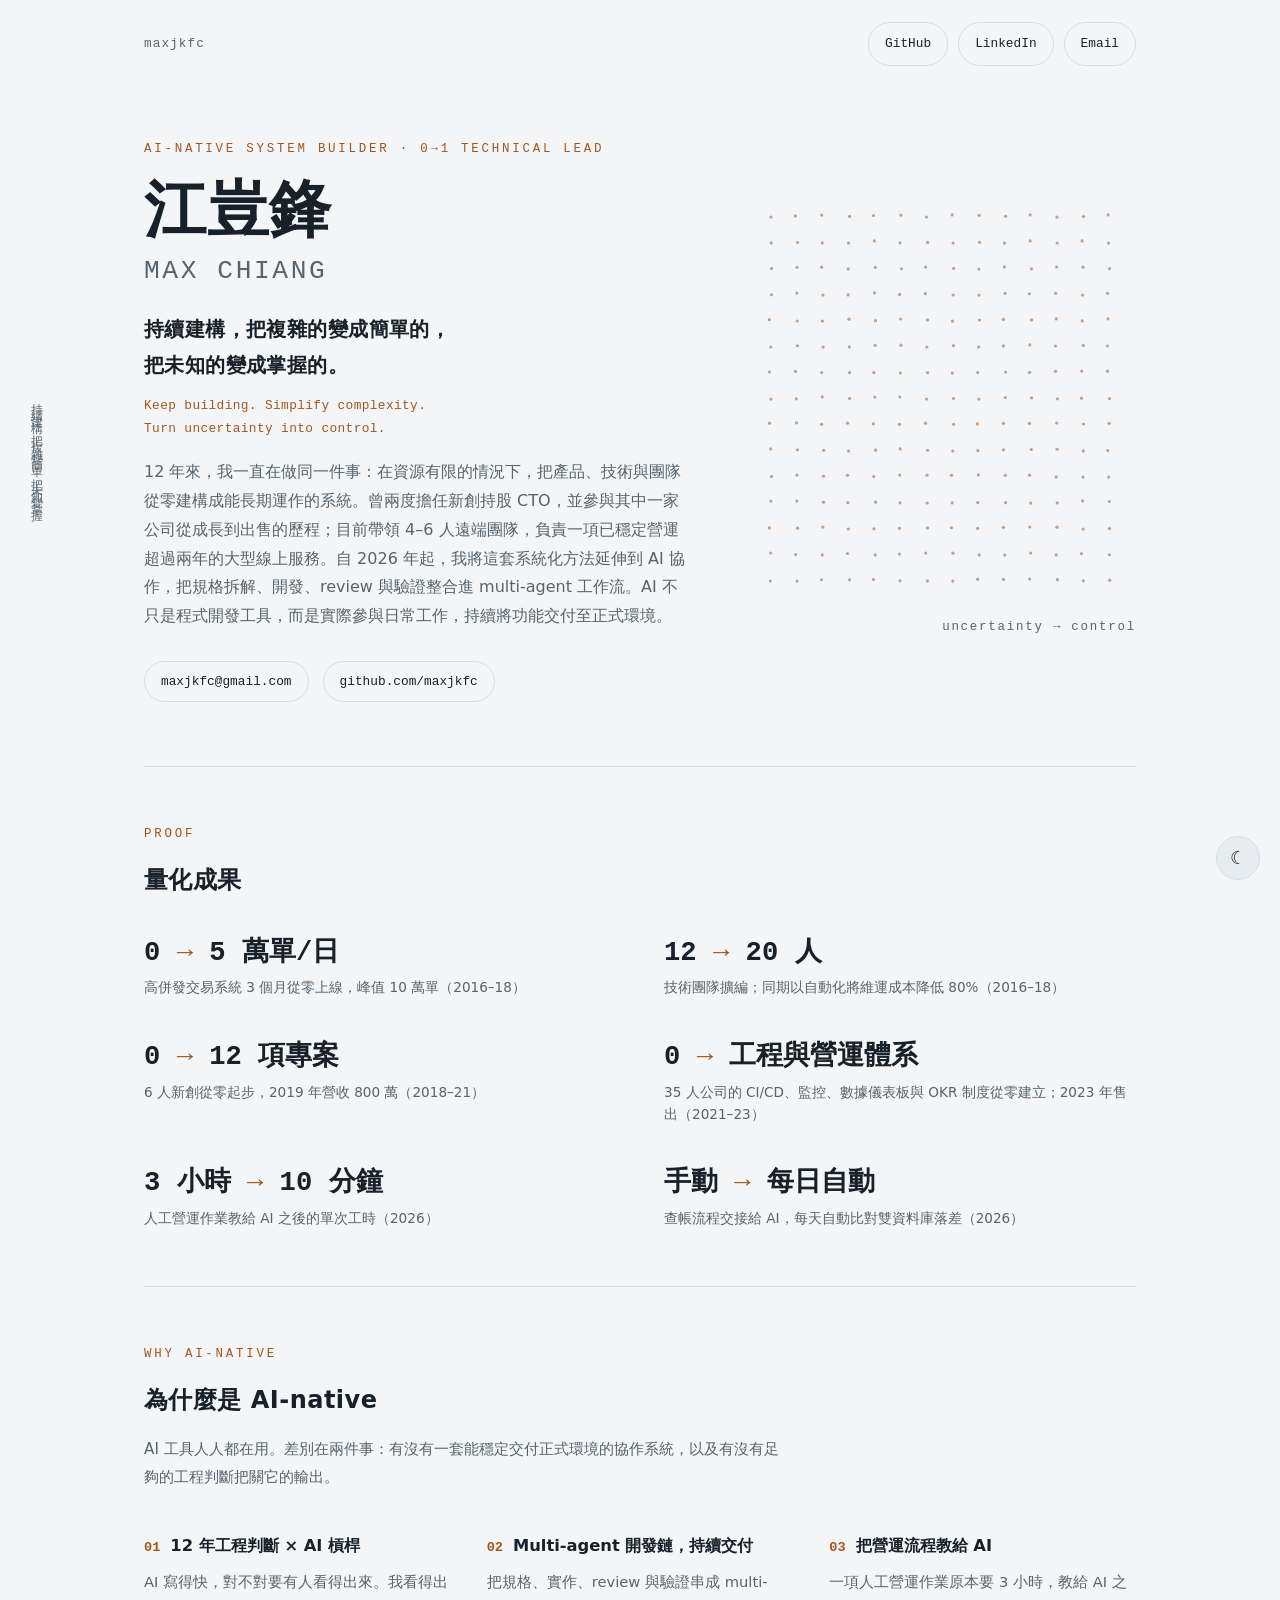
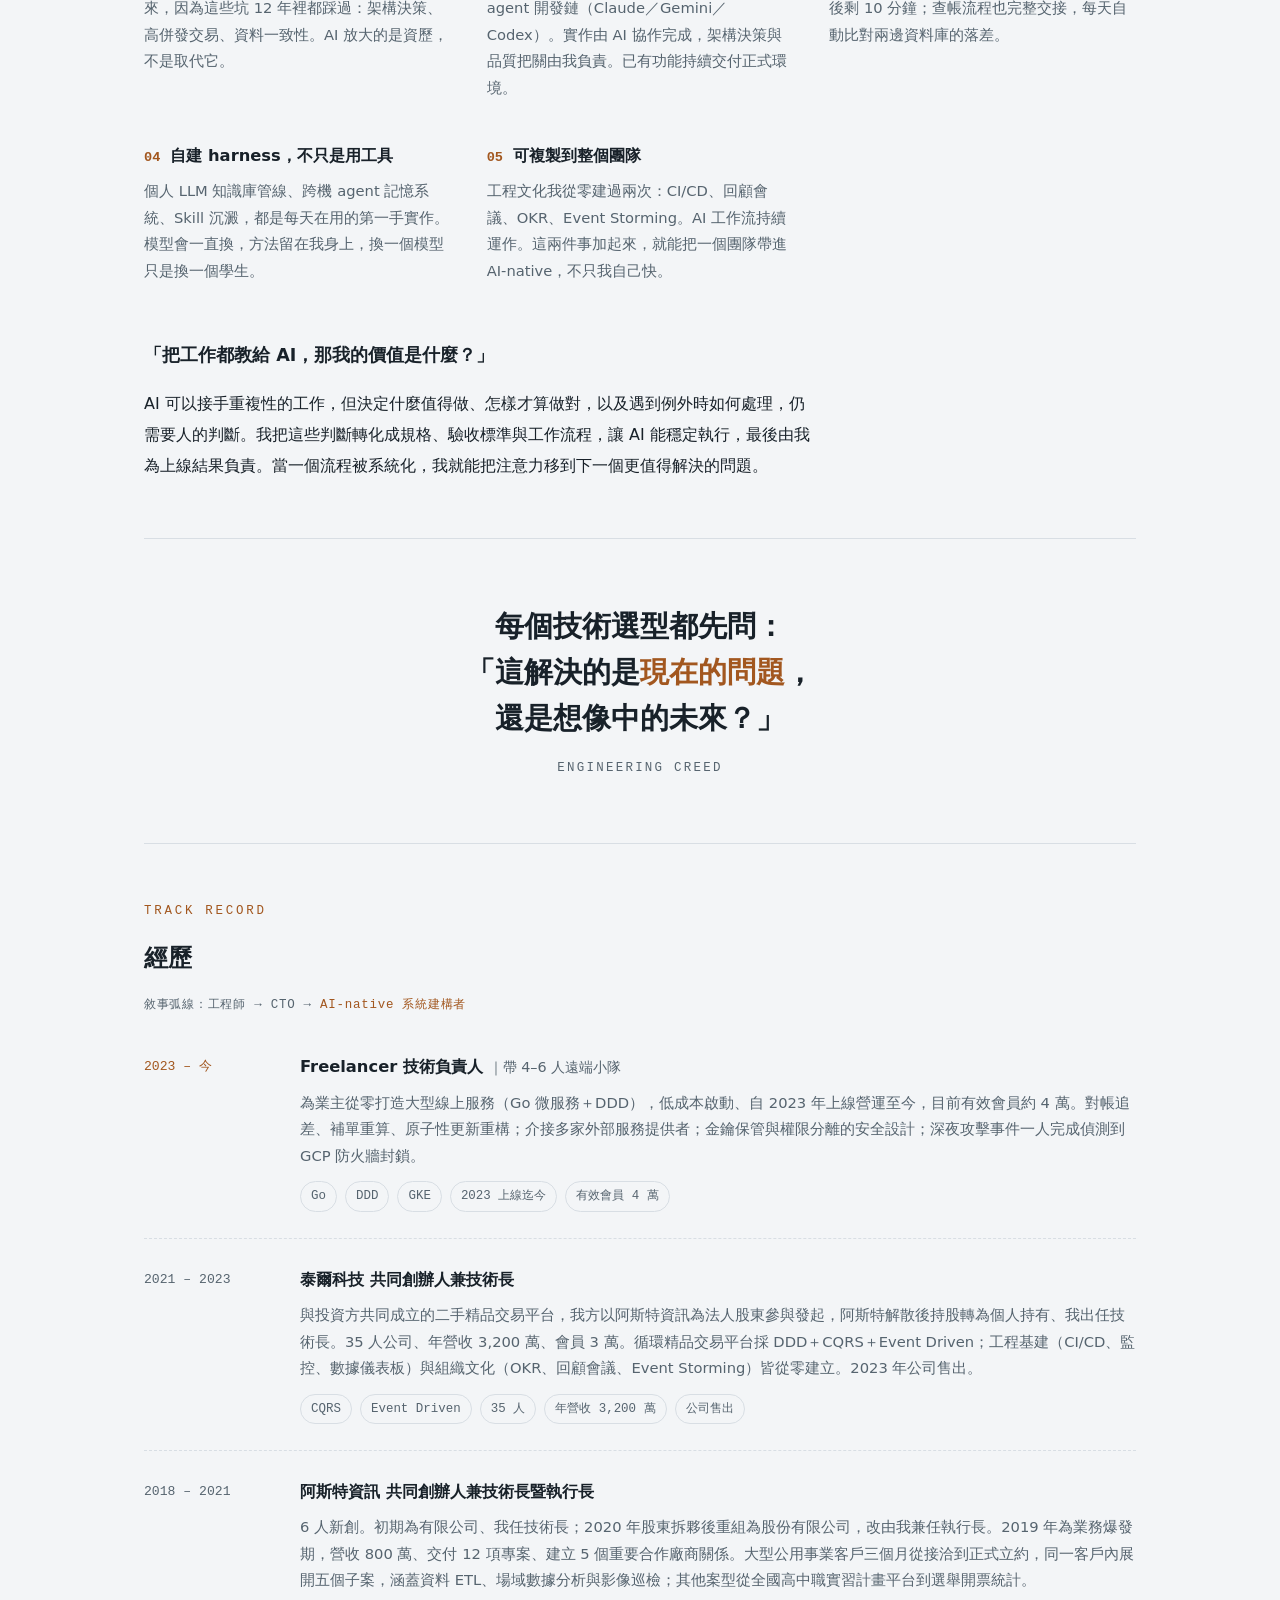
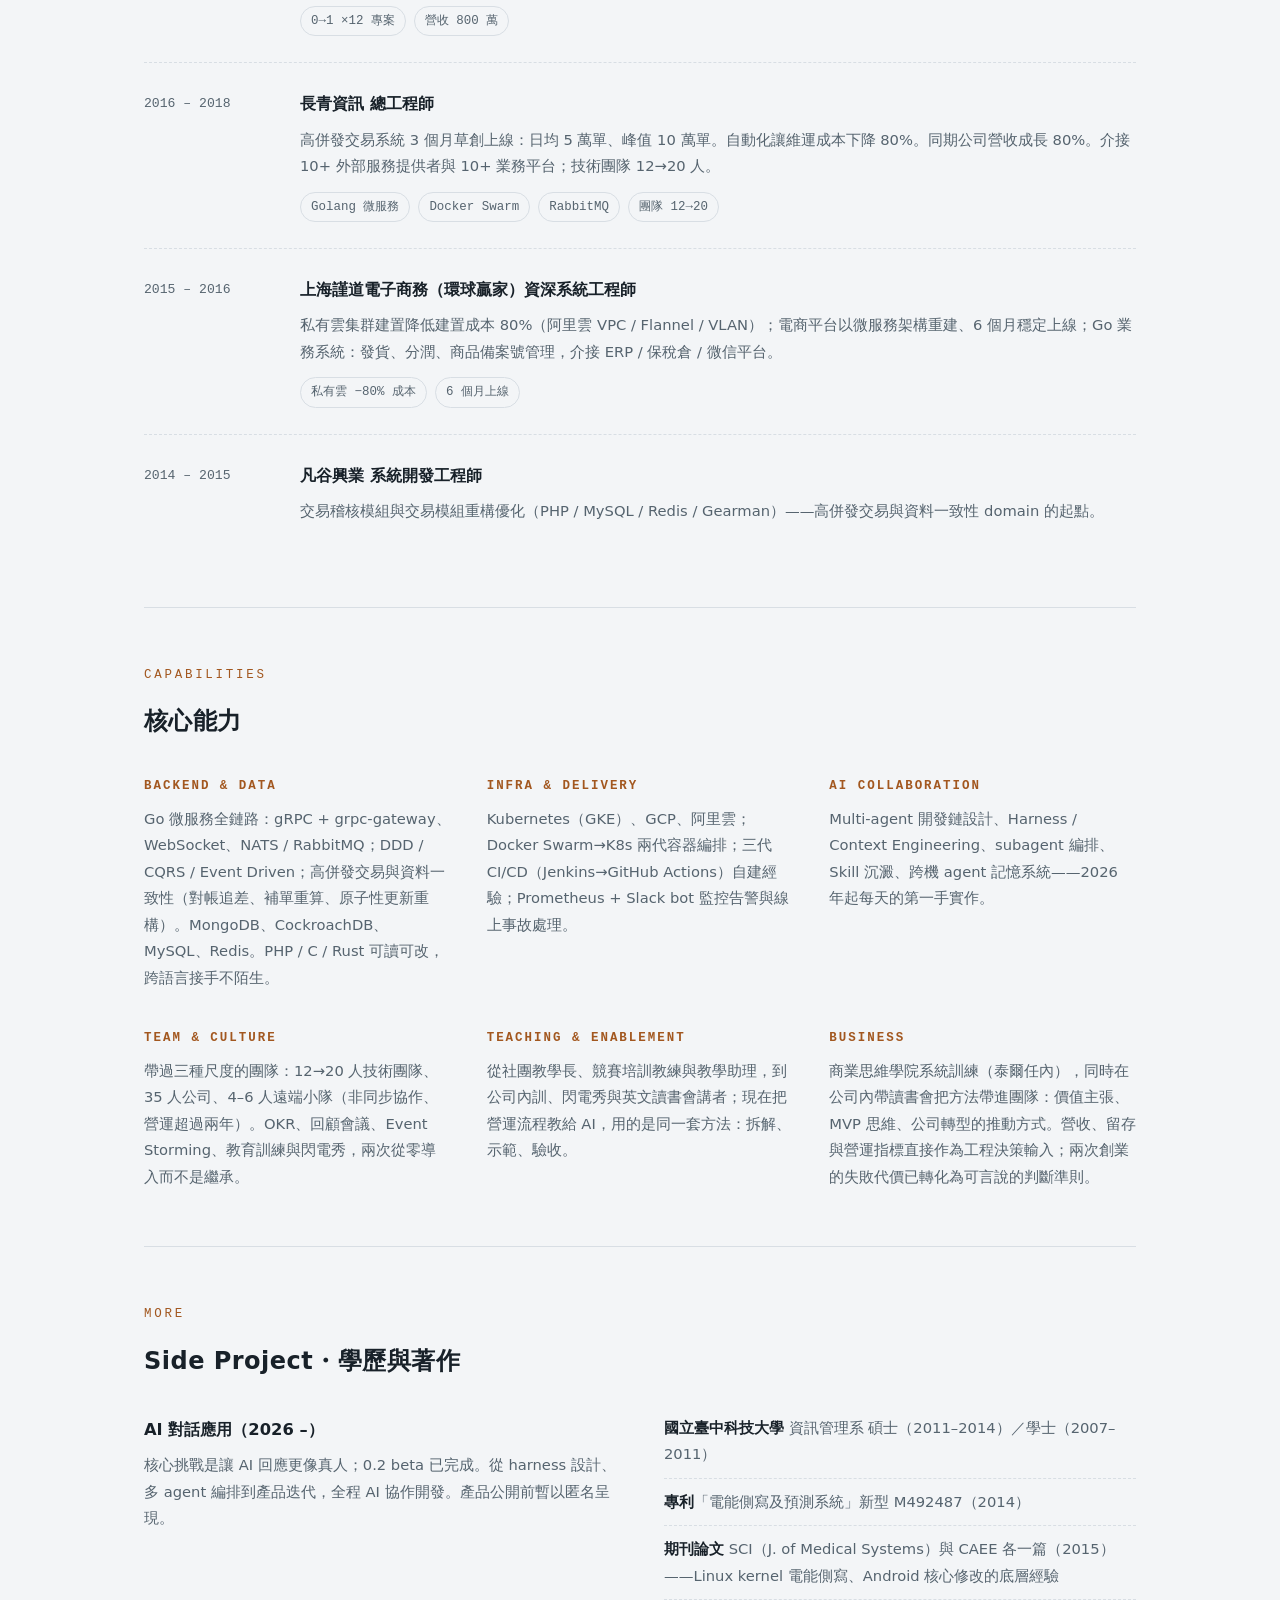
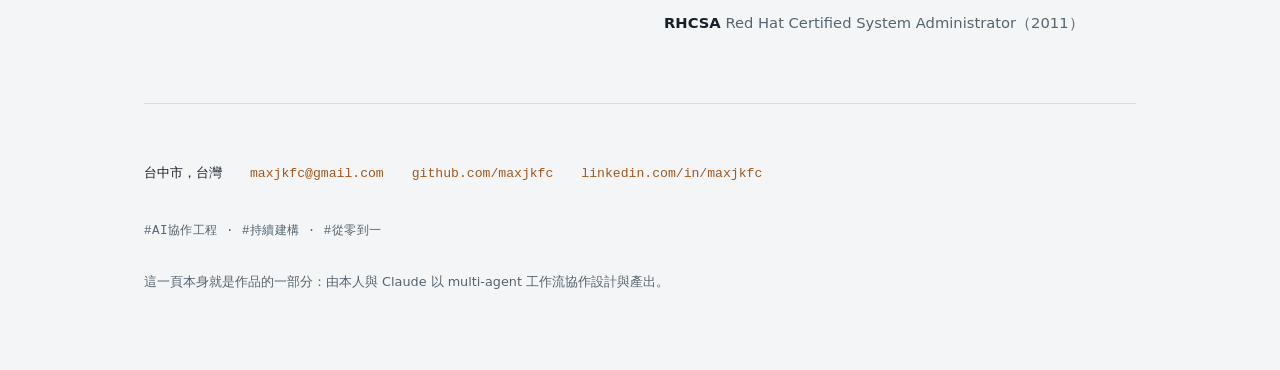
==== resume/index.html @ cfe1f5c7 "site: 加入深／淺色切換按鈕，全站共用 Co-Authored-By: Claude Opus 4.8 <noreply@anthropic.com>" ====
<!doctype html>
<html lang="zh-Hant">
<head>
<meta charset="utf-8">
<meta name="viewport" content="width=device-width, initial-scale=1">
<script async src="https://www.googletagmanager.com/gtag/js?id=G-GFW7V018T9"></script>
<script>
window.dataLayer = window.dataLayer || [];
function gtag(){dataLayer.push(arguments);}
gtag('js', new Date());
gtag('config', 'G-GFW7V018T9');
</script>
<title>江豈鋒 Max Chiang — AI-native System Builder</title>
<meta name="description" content="AI-native System Builder／Product Engineer。12 年後端與基礎設施、兩次新創持股 CTO；把產品、技術與團隊從零建構成能長期運作的系統，2026 年起延伸到 AI 協作與 multi-agent 工作流。">
<meta property="og:type" content="website">
<meta property="og:title" content="江豈鋒 Max Chiang — AI-native System Builder">
<meta property="og:description" content="AI-native System Builder／Product Engineer。12 年後端與基礎設施、兩次新創持股 CTO；把產品、技術與團隊從零建構成能長期運作的系統，2026 年起延伸到 AI 協作與 multi-agent 工作流。">
<meta property="og:url" content="https://maxjkfc.github.io/resume/">
<meta property="og:locale" content="zh_TW">
<meta name="twitter:card" content="summary">
<meta name="twitter:title" content="江豈鋒 Max Chiang — AI-native System Builder">
<meta name="twitter:description" content="AI-native System Builder／Product Engineer。12 年後端與基礎設施、兩次新創持股 CTO；把產品、技術與團隊從零建構成能長期運作的系統，2026 年起延伸到 AI 協作與 multi-agent 工作流。">
<link rel="canonical" href="https://maxjkfc.github.io/resume/">
<link rel="icon" href="data:image/svg+xml,<svg xmlns='http://www.w3.org/2000/svg' viewBox='0 0 100 100'><text y='.9em' font-size='90'>🎛️</text></svg>">
<script src="/theme.js"></script>
</head>
<body>
<style>
  :root {
    --bg: #F3F5F7;
    --surface: #FBFCFD;
    --ink: #182129;
    --muted: #56646F;
    --line: #D8DEE4;
    --accent: #A2571F;
    --accent-strong: #8A4717;
    --dot: rgba(162, 87, 31, 0.55);
    --soft: #E7ECF1;
    --font-sans: "PingFang TC", "Noto Sans TC", "Microsoft JhengHei", system-ui, -apple-system, sans-serif;
    --font-mono: ui-monospace, "SF Mono", Menlo, Consolas, "Liberation Mono", monospace;
  }
  @media (prefers-color-scheme: dark) {
    :root {
      --bg: #0F1317;
      --surface: #151B21;
      --ink: #E6EBEF;
      --muted: #94A1AB;
      --line: #29323B;
      --accent: #D6905A;
      --accent-strong: #E3A876;
      --dot: rgba(214, 144, 90, 0.5);
      --soft: #1F262E;
    }
  }
  :root[data-theme="dark"] {
    --bg: #0F1317;
    --surface: #151B21;
    --ink: #E6EBEF;
    --muted: #94A1AB;
    --line: #29323B;
    --accent: #D6905A;
    --accent-strong: #E3A876;
    --dot: rgba(214, 144, 90, 0.5);
    --soft: #1F262E;
  }
  :root[data-theme="light"] {
    --bg: #F3F5F7;
    --surface: #FBFCFD;
    --ink: #182129;
    --muted: #56646F;
    --line: #D8DEE4;
    --accent: #A2571F;
    --accent-strong: #8A4717;
    --dot: rgba(162, 87, 31, 0.55);
    --soft: #E7ECF1;
  }

  * { box-sizing: border-box; }
  body {
    margin: 0;
    background: var(--bg);
    color: var(--ink);
    font-family: var(--font-sans);
    font-size: 16px;
    line-height: 1.8;
    -webkit-font-smoothing: antialiased;
  }
  ::selection { background: var(--accent); color: var(--bg); }

  a { color: var(--accent); text-decoration: none; }
  a:hover { color: var(--accent-strong); text-decoration: underline; text-underline-offset: 4px; }
  a:focus-visible { outline: 2px solid var(--accent); outline-offset: 3px; border-radius: 2px; }

  .wrap { max-width: 1040px; margin: 0 auto; padding: 0 24px; }

  .mono { font-family: var(--font-mono); }
  .eyebrow {
    font-family: var(--font-mono);
    font-size: 0.78rem;
    letter-spacing: 0.22em;
    text-transform: uppercase;
    color: var(--accent);
    margin: 0 0 14px;
  }

  /* ── 直排定位語（桌面版左緣） ───────────────── */
  .rail {
    position: fixed;
    left: 26px;
    top: 50%;
    transform: translateY(-50%);
    writing-mode: vertical-rl;
    font-size: 0.78rem;
    letter-spacing: 0.5em;
    color: var(--muted);
    user-select: none;
    z-index: 1;
  }
  @media (max-width: 1220px) { .rail { display: none; } }

  /* ── 頂欄 ───────────────── */
  .top {
    display: flex;
    justify-content: space-between;
    align-items: center;
    padding: 22px 0 0;
    font-family: var(--font-mono);
    font-size: 0.8rem;
  }
  .top .brand {
    display: inline-flex;
    align-items: center;
    min-height: 44px;
    color: var(--muted);
    letter-spacing: 0.08em;
    text-decoration: none;
  }
  .top .brand:hover { color: var(--accent); }
  .nowrap { white-space: nowrap; }
  .top nav { display: flex; flex-wrap: wrap; justify-content: flex-end; gap: 10px; }
  .top nav a {
    display: inline-flex;
    align-items: center;
    min-height: 44px;
    padding: 6px 16px;
    border: 1px solid var(--line);
    border-radius: 999px;
    color: var(--ink);
    transition: background .15s, border-color .15s, color .15s;
  }
  .top nav a:hover { border-color: var(--accent); background: var(--soft); color: var(--accent); text-decoration: none; }

  /* ── Hero ───────────────── */
  .hero {
    display: grid;
    grid-template-columns: minmax(0, 7fr) minmax(0, 5fr);
    gap: 48px;
    align-items: center;
    padding: 72px 0 64px;
  }
  @media (max-width: 860px) {
    .hero { grid-template-columns: 1fr; gap: 32px; padding: 48px 0 40px; }
  }
  .hero h1 {
    margin: 0 0 6px;
    font-size: clamp(2.5rem, 6vw, 3.9rem);
    font-weight: 700;
    line-height: 1.15;
    letter-spacing: 0.01em;
    text-wrap: balance;
  }
  .hero h1 .latin {
    display: block;
    font-size: 0.42em;
    font-weight: 500;
    color: var(--muted);
    letter-spacing: 0.1em;
    margin-top: 10px;
    font-family: var(--font-mono);
  }
  .zh-creed {
    margin: 26px 0 0;
    font-size: 1.28rem;
    font-weight: 600;
    line-height: 1.75;
    letter-spacing: 0.02em;
    text-wrap: balance;
  }
  .motto {
    font-family: var(--font-mono);
    font-size: 0.8rem;
    color: var(--accent);
    letter-spacing: 0.03em;
    margin: 10px 0 0;
  }
  .lede {
    max-width: 34em;
    margin: 18px 0 0;
    color: var(--muted);
  }
  .lede b { color: var(--ink); font-weight: 600; }
  .tags {
    margin: 24px 0 0;
    font-family: var(--font-mono);
    font-size: 0.78rem;
    color: var(--muted);
    letter-spacing: 0.04em;
  }
  .hero-links { display: flex; flex-wrap: wrap; gap: 14px; margin-top: 30px; }
  .hero-links a {
    font-family: var(--font-mono);
    font-size: 0.8rem;
    padding: 8px 16px;
    border: 1px solid var(--line);
    border-radius: 999px;
    color: var(--ink);
    transition: background .15s, border-color .15s, color .15s;
  }
  .hero-links a:hover { border-color: var(--accent); background: var(--soft); color: var(--accent); text-decoration: none; }

  #field {
    width: 100%;
    height: 420px;
    display: block;
    color: var(--dot);
  }
  @media (max-width: 860px) { #field { height: 200px; } }
  .field-cap {
    font-family: var(--font-mono);
    font-size: 0.78rem;
    letter-spacing: 0.14em;
    color: var(--muted);
    text-align: right;
    margin-top: 8px;
  }

  /* ── 區段共用 ───────────────── */
  section { padding: 56px 0; border-top: 1px solid var(--line); }
  h2 {
    margin: 0 0 32px;
    font-size: 1.5rem;
    font-weight: 700;
    letter-spacing: 0.02em;
    text-wrap: balance;
  }
  h3 { margin: 0 0 8px; font-size: 1.02rem; font-weight: 600; }

  .js .reveal { opacity: 0; transform: translateY(14px); transition: opacity 0.55s ease, transform 0.55s ease; }
  .js .reveal.in { opacity: 1; transform: none; }
  @media (prefers-reduced-motion: reduce) {
    .js .reveal { opacity: 1; transform: none; transition: none; }
  }

  /* ── 數字 ───────────────── */
  .metrics {
    display: grid;
    grid-template-columns: repeat(auto-fit, minmax(min(400px, 100%), 1fr));
    gap: 40px 48px;
  }
  .metric .num {
    font-family: var(--font-mono);
    font-variant-numeric: tabular-nums;
    font-size: 1.7rem;
    font-weight: 600;
    line-height: 1.35;
    text-wrap: balance;
  }
  .metric .num em { font-style: normal; color: var(--accent); }
  .metric .label { margin-top: 6px; font-size: 0.85rem; color: var(--muted); line-height: 1.6; }

  /* ── AI-native ───────────────── */
  .section-lede {
    max-width: 42em;
    margin: -18px 0 40px;
    color: var(--muted);
    font-size: 0.95rem;
  }
  .cols3 {
    display: grid;
    grid-template-columns: repeat(auto-fit, minmax(260px, 1fr));
    gap: 40px 36px;
  }
  .cols3 p { margin: 0; font-size: 0.92rem; color: var(--muted); }
  .cols3 h3 { display: flex; align-items: baseline; gap: 10px; }
  .cols3 h3 .tick { font-family: var(--font-mono); color: var(--accent); font-size: 0.85rem; }
  .closer-q {
    margin: 56px 0 0;
    font-size: 1.1rem;
    font-weight: 600;
  }
  .why-closer {
    margin: 16px 0 0;
    max-width: 42em;
    font-size: 1rem;
    line-height: 1.95;
    color: var(--ink);
  }

  /* ── 信條 ───────────────── */
  .creed {
    margin: 0;
    padding: 64px 0;
    border-top: 1px solid var(--line);
    text-align: center;
  }
  .creed p {
    margin: 0 auto;
    max-width: 24em;
    font-size: clamp(1.3rem, 3vw, 1.8rem);
    font-weight: 600;
    line-height: 1.6;
    text-wrap: balance;
  }
  .creed p strong { color: var(--accent); font-weight: 600; }
  .creed .src { margin-top: 16px; font-family: var(--font-mono); font-size: 0.78rem; letter-spacing: 0.18em; color: var(--muted); }

  /* ── 經歷 ───────────────── */
  .arc {
    font-family: var(--font-mono);
    font-size: 0.78rem;
    color: var(--muted);
    letter-spacing: 0.06em;
    margin: -18px 0 36px;
  }
  .arc em { font-style: normal; color: var(--accent); }
  .timeline { list-style: none; margin: 0; padding: 0; }
  .timeline li {
    display: grid;
    grid-template-columns: 132px 1fr;
    gap: 24px;
    padding: 26px 0;
    border-top: 1px dashed var(--line);
  }
  .timeline li:first-child { border-top: none; padding-top: 0; }
  @media (max-width: 640px) { .timeline li { grid-template-columns: 1fr; gap: 6px; } }
  .timeline .when {
    font-family: var(--font-mono);
    font-variant-numeric: tabular-nums;
    font-size: 0.82rem;
    color: var(--muted);
    padding-top: 3px;
    white-space: nowrap;
  }
  .timeline .now .when { color: var(--accent); }
  .timeline h3 span { font-weight: 400; color: var(--muted); font-size: 0.9rem; }
  .timeline p { margin: 6px 0 0; font-size: 0.92rem; color: var(--muted); }
  .chips { display: flex; flex-wrap: wrap; gap: 8px; margin-top: 12px; }
  .chips span {
    font-family: var(--font-mono);
    font-variant-numeric: tabular-nums;
    font-size: 0.78rem;
    padding: 3px 10px;
    border: 1px solid var(--line);
    border-radius: 999px;
    color: var(--muted);
    white-space: nowrap;
  }

  /* ── 能力 ───────────────── */
  .skills {
    display: grid;
    grid-template-columns: repeat(auto-fit, minmax(280px, 1fr));
    gap: 36px;
  }
  .skills h3 {
    font-family: var(--font-mono);
    font-size: 0.78rem;
    letter-spacing: 0.16em;
    color: var(--accent);
    font-weight: 600;
  }
  .skills p { margin: 0; font-size: 0.92rem; color: var(--muted); }

  /* ── 其他 ───────────────── */
  .more { display: grid; grid-template-columns: 1fr 1fr; gap: 48px; }
  @media (max-width: 720px) { .more { grid-template-columns: 1fr; } }
  .more ul { margin: 0; padding: 0; list-style: none; }
  .more li { padding: 10px 0; border-top: 1px dashed var(--line); font-size: 0.92rem; color: var(--muted); }
  .more li:first-child { border-top: none; padding-top: 0; }
  .more li b { color: var(--ink); font-weight: 600; }
  .more .side p { margin: 0; font-size: 0.92rem; color: var(--muted); }

  /* ── Footer ───────────────── */
  footer {
    border-top: 1px solid var(--line);
    padding: 48px 0 64px;
  }
  footer .contact {
    display: flex;
    flex-wrap: wrap;
    align-items: center;
    gap: 4px 28px;
    font-family: var(--font-mono);
    font-size: 0.82rem;
  }
  footer .contact > * {
    display: inline-flex;
    align-items: center;
    min-height: 44px;
  }
  footer .colophon {
    margin-top: 28px;
    font-size: 0.8rem;
    color: var(--muted);
  }

  @media print {
    :root { --bg: #fff; --surface: #fff; --ink: #000; --muted: #333; --line: #bbb; --accent: #8A4717; }
    .rail, #field, .field-cap { display: none; }
    .js .reveal { opacity: 1 !important; transform: none !important; }
    section, .creed { padding: 28px 0; }
  }
</style>

<aside class="rail" aria-hidden="true">持續建構・把複雜變簡單・把未知變掌握</aside>

<div class="wrap">
  <header class="top">
    <a class="brand" href="/">maxjkfc</a>
    <nav aria-label="主要連結">
      <a href="https://github.com/maxjkfc">GitHub</a>
      <a href="https://www.linkedin.com/in/maxjkfc/">LinkedIn</a>
      <a href="mailto:maxjkfc@gmail.com">Email</a>
    </nav>
  </header>

  <section class="hero" style="border-top:none">
    <div>
      <p class="eyebrow">AI-native System Builder · <span class="nowrap">0→1 Technical Lead</span></p>
      <h1>江豈鋒<span class="latin">MAX CHIANG</span></h1>
      <p class="zh-creed">持續建構，把複雜的變成簡單的，<br>把未知的變成掌握的。</p>
      <p class="motto">Keep building. Simplify complexity.<br>Turn uncertainty into control.</p>
      <p class="lede">12 年來，我一直在做同一件事：在資源有限的情況下，把產品、技術與團隊從零建構成能長期運作的系統。曾兩度擔任新創持股 CTO，並參與其中一家公司從成長到出售的歷程；目前帶領 4–6 人遠端團隊，負責一項已穩定營運超過兩年的大型線上服務。自 2026 年起，我將這套系統化方法延伸到 AI 協作，把規格拆解、開發、review 與驗證整合進 multi-agent 工作流。AI 不只是程式開發工具，而是實際參與日常工作，持續將功能交付至正式環境。</p>
      <div class="hero-links">
        <a href="mailto:maxjkfc@gmail.com">maxjkfc@gmail.com</a>
        <a href="https://github.com/maxjkfc">github.com/maxjkfc</a>
      </div>
    </div>
    <div>
      <canvas id="field" aria-hidden="true"></canvas>
      <p class="field-cap">uncertainty → control</p>
    </div>
  </section>

  <section class="reveal" id="proof">
    <p class="eyebrow">Proof</p>
    <h2>量化成果</h2>
    <div class="metrics">
      <div class="metric">
        <div class="num">0 <em>→</em> 5 萬單/日</div>
        <div class="label">高併發交易系統 3 個月從零上線，峰值 10 萬單（2016–18）</div>
      </div>
      <div class="metric">
        <div class="num">12 <em>→</em> 20 人</div>
        <div class="label">技術團隊擴編；同期以自動化將維運成本降低 80%（2016–18）</div>
      </div>
      <div class="metric">
        <div class="num">0 <em>→</em> 12 項專案</div>
        <div class="label">6 人新創從零起步，2019 年營收 800 萬（2018–21）</div>
      </div>
      <div class="metric">
        <div class="num">0 <em>→</em> 工程與營運體系</div>
        <div class="label">35 人公司的 CI/CD、監控、數據儀表板與 OKR 制度從零建立；2023 年售出（2021–23）</div>
      </div>
      <div class="metric">
        <div class="num">3 小時 <em>→</em> 10 分鐘</div>
        <div class="label">人工營運作業教給 AI 之後的單次工時（2026）</div>
      </div>
      <div class="metric">
        <div class="num">手動 <em>→</em> 每日自動</div>
        <div class="label">查帳流程交接給 AI，每天自動比對雙資料庫落差（2026）</div>
      </div>
    </div>
  </section>

  <section class="reveal" id="ai-native">
    <p class="eyebrow">Why AI-native</p>
    <h2>為什麼是 AI-native</h2>
    <p class="section-lede">AI 工具人人都在用。差別在兩件事：有沒有一套能穩定交付正式環境的協作系統，以及有沒有足夠的工程判斷把關它的輸出。</p>
    <div class="cols3">
      <div>
        <h3><span class="tick">01</span>12 年工程判斷 × AI 槓桿</h3>
        <p>AI 寫得快，對不對要有人看得出來。我看得出來，因為這些坑 12 年裡都踩過：架構決策、高併發交易、資料一致性。AI 放大的是資歷，不是取代它。</p>
      </div>
      <div>
        <h3><span class="tick">02</span>Multi-agent 開發鏈，持續交付</h3>
        <p>把規格、實作、review 與驗證串成 multi-agent 開發鏈（Claude／Gemini／Codex）。實作由 AI 協作完成，架構決策與品質把關由我負責。已有功能持續交付正式環境。</p>
      </div>
      <div>
        <h3><span class="tick">03</span>把營運流程教給 AI</h3>
        <p>一項人工營運作業原本要 3 小時，教給 AI 之後剩 10 分鐘；查帳流程也完整交接，每天自動比對兩邊資料庫的落差。</p>
      </div>
      <div>
        <h3><span class="tick">04</span>自建 harness，不只是用工具</h3>
        <p>個人 LLM 知識庫管線、跨機 agent 記憶系統、Skill 沉澱，都是每天在用的第一手實作。模型會一直換，方法留在我身上，換一個模型只是換一個學生。</p>
      </div>
      <div>
        <h3><span class="tick">05</span>可複製到整個團隊</h3>
        <p>工程文化我從零建過兩次：CI/CD、回顧會議、OKR、Event Storming。AI 工作流持續運作。這兩件事加起來，就能把一個團隊帶進 AI-native，不只我自己快。</p>
      </div>
    </div>
    <p class="closer-q">「把工作都教給 AI，那我的價值是什麼？」</p>
    <p class="why-closer">AI 可以接手重複性的工作，但決定什麼值得做、怎樣才算做對，以及遇到例外時如何處理，仍需要人的判斷。我把這些判斷轉化成規格、驗收標準與工作流程，讓 AI 能穩定執行，最後由我為上線結果負責。當一個流程被系統化，我就能把注意力移到下一個更值得解決的問題。</p>
  </section>

  <blockquote class="creed reveal">
    <p>每個技術選型都先問：<br>「這解決的是<strong>現在的問題</strong>，<br>還是想像中的未來？」</p>
    <div class="src">ENGINEERING CREED</div>
  </blockquote>

  <section class="reveal" id="timeline">
    <p class="eyebrow">Track Record</p>
    <h2>經歷</h2>
    <p class="arc">敘事弧線：工程師 → CTO → <em>AI-native 系統建構者</em></p>
    <ol class="timeline">
      <li class="now">
        <div class="when">2023 – 今</div>
        <div>
          <h3>Freelancer 技術負責人 <span>｜帶 4–6 人遠端小隊</span></h3>
          <p>為業主從零打造大型線上服務（Go 微服務＋DDD），低成本啟動、自 2023 年上線營運至今，目前有效會員約 4 萬。對帳追差、補單重算、原子性更新重構；介接多家外部服務提供者；金鑰保管與權限分離的安全設計；深夜攻擊事件一人完成偵測到 GCP 防火牆封鎖。</p>
          <div class="chips"><span>Go</span><span>DDD</span><span>GKE</span><span>2023 上線迄今</span><span>有效會員 4 萬</span></div>
        </div>
      </li>
      <li>
        <div class="when">2021 – 2023</div>
        <div>
          <h3>泰爾科技 共同創辦人兼技術長</h3>
          <p>與投資方共同成立的二手精品交易平台，我方以阿斯特資訊為法人股東參與發起，阿斯特解散後持股轉為個人持有、我出任技術長。35 人公司、年營收 3,200 萬、會員 3 萬。循環精品交易平台採 DDD＋CQRS＋Event Driven；工程基建（CI/CD、監控、數據儀表板）與組織文化（OKR、回顧會議、Event Storming）皆從零建立。2023 年公司售出。</p>
          <div class="chips"><span>CQRS</span><span>Event Driven</span><span>35 人</span><span>年營收 3,200 萬</span><span>公司售出</span></div>
        </div>
      </li>
      <li>
        <div class="when">2018 – 2021</div>
        <div>
          <h3>阿斯特資訊 共同創辦人兼技術長暨執行長</h3>
          <p>6 人新創。初期為有限公司、我任技術長；2020 年股東拆夥後重組為股份有限公司，改由我兼任執行長。2019 年為業務爆發期，營收 800 萬、交付 12 項專案、建立 5 個重要合作廠商關係。大型公用事業客戶三個月從接洽到正式立約，同一客戶內展開五個子案，涵蓋資料 ETL、場域數據分析與影像巡檢；其他案型從全國高中職實習計畫平台到選舉開票統計。</p>
          <div class="chips"><span>0→1 ×12 專案</span><span>營收 800 萬</span></div>
        </div>
      </li>
      <li>
        <div class="when">2016 – 2018</div>
        <div>
          <h3>長青資訊 總工程師</h3>
          <p>高併發交易系統 3 個月草創上線：日均 5 萬單、峰值 10 萬單。自動化讓維運成本下降 80%。同期公司營收成長 80%。介接 10+ 外部服務提供者與 10+ 業務平台；技術團隊 12→20 人。</p>
          <div class="chips"><span>Golang 微服務</span><span>Docker Swarm</span><span>RabbitMQ</span><span>團隊 12→20</span></div>
        </div>
      </li>
      <li>
        <div class="when">2015 – 2016</div>
        <div>
          <h3>上海謹道電子商務（環球贏家）資深系統工程師</h3>
          <p>私有雲集群建置降低建置成本 80%（阿里雲 VPC / Flannel / VLAN）；電商平台以微服務架構重建、6 個月穩定上線；Go 業務系統：發貨、分潤、商品備案號管理，介接 ERP / 保稅倉 / 微信平台。</p>
          <div class="chips"><span>私有雲 −80% 成本</span><span>6 個月上線</span></div>
        </div>
      </li>
      <li>
        <div class="when">2014 – 2015</div>
        <div>
          <h3>凡谷興業 系統開發工程師</h3>
          <p>交易稽核模組與交易模組重構優化（PHP / MySQL / Redis / Gearman）——高併發交易與資料一致性 domain 的起點。</p>
        </div>
      </li>
    </ol>
  </section>

  <section class="reveal" id="skills">
    <p class="eyebrow">Capabilities</p>
    <h2>核心能力</h2>
    <div class="skills">
      <div>
        <h3>BACKEND &amp; DATA</h3>
        <p>Go 微服務全鏈路：gRPC + grpc-gateway、WebSocket、NATS / RabbitMQ；DDD / CQRS / Event Driven；高併發交易與資料一致性（對帳追差、補單重算、原子性更新重構）。MongoDB、CockroachDB、MySQL、Redis。PHP / C / Rust 可讀可改，跨語言接手不陌生。</p>
      </div>
      <div>
        <h3>INFRA &amp; DELIVERY</h3>
        <p>Kubernetes（GKE）、GCP、阿里雲；Docker Swarm→K8s 兩代容器編排；三代 CI/CD（Jenkins→GitHub Actions）自建經驗；Prometheus + Slack bot 監控告警與線上事故處理。</p>
      </div>
      <div>
        <h3>AI COLLABORATION</h3>
        <p>Multi-agent 開發鏈設計、Harness / Context Engineering、subagent 編排、Skill 沉澱、跨機 agent 記憶系統——2026 年起每天的第一手實作。</p>
      </div>
      <div>
        <h3>TEAM &amp; CULTURE</h3>
        <p>帶過三種尺度的團隊：12→20 人技術團隊、35 人公司、4–6 人遠端小隊（非同步協作、營運超過兩年）。OKR、回顧會議、Event Storming、教育訓練與閃電秀，兩次從零導入而不是繼承。</p>
      </div>
      <div>
        <h3>TEACHING &amp; ENABLEMENT</h3>
        <p>從社團教學長、競賽培訓教練與教學助理，到公司內訓、閃電秀與英文讀書會講者；現在把營運流程教給 AI，用的是同一套方法：拆解、示範、驗收。</p>
      </div>
      <div>
        <h3>BUSINESS</h3>
        <p>商業思維學院系統訓練（泰爾任內），同時在公司內帶讀書會把方法帶進團隊：價值主張、MVP 思維、公司轉型的推動方式。營收、留存與營運指標直接作為工程決策輸入；兩次創業的失敗代價已轉化為可言說的判斷準則。</p>
      </div>
    </div>
  </section>

  <section class="reveal" id="more">
    <p class="eyebrow">More</p>
    <h2>Side Project・學歷與著作</h2>
    <div class="more">
      <div class="side">
        <h3>AI 對話應用（2026 –）</h3>
        <p>核心挑戰是讓 AI 回應更像真人；0.2 beta 已完成。從 harness 設計、多 agent 編排到產品迭代，全程 AI 協作開發。產品公開前暫以匿名呈現。</p>
      </div>
      <div>
        <ul>
          <li><b>國立臺中科技大學</b> 資訊管理系 碩士（2011–2014）／學士（2007–2011）</li>
          <li><b>專利</b>「電能側寫及預測系統」新型 M492487（2014）</li>
          <li><b>期刊論文</b> SCI（J. of Medical Systems）與 CAEE 各一篇（2015）——Linux kernel 電能側寫、Android 核心修改的底層經驗</li>
          <li><b>RHCSA</b> Red Hat Certified System Administrator（2011）</li>
        </ul>
      </div>
    </div>
  </section>

  <footer>
    <div class="contact">
      <span>台中市，台灣</span>
      <a href="mailto:maxjkfc@gmail.com">maxjkfc@gmail.com</a>
      <a href="https://github.com/maxjkfc">github.com/maxjkfc</a>
      <a href="https://www.linkedin.com/in/maxjkfc/">linkedin.com/in/maxjkfc</a>
    </div>
    <p class="tags">#AI協作工程 · #持續建構 · #從零到一</p>
    <p class="colophon">這一頁本身就是作品的一部分：由本人與 Claude 以 multi-agent 工作流協作設計與產出。</p>
  </footer>
</div>

<script>
  document.documentElement.classList.add('js');

  // 區段進場
  var io = new IntersectionObserver(function (entries) {
    entries.forEach(function (e) {
      if (e.isIntersecting) { e.target.classList.add('in'); io.unobserve(e.target); }
    });
  }, { threshold: 0.1 });
  document.querySelectorAll('.reveal').forEach(function (el) { io.observe(el); });

  // Hero：粒子自混沌收斂成網格（uncertainty → control）
  (function () {
    var c = document.getElementById('field');
    var ctx = c.getContext('2d');
    var reduce = matchMedia('(prefers-reduced-motion: reduce)').matches;
    var dots = [], dpr = 1;

    function ease(p) { return 1 - Math.pow(1 - p, 3); }
    function color() { return getComputedStyle(c).color; }

    function build() {
      dpr = Math.min(window.devicePixelRatio || 1, 2);
      var w = c.clientWidth, h = c.clientHeight;
      c.width = w * dpr; c.height = h * dpr;
      ctx.setTransform(dpr, 0, 0, dpr, 0, 0);
      var gap = 26, mx = 14, my = 14;
      var cols = Math.max(4, Math.floor((w - mx * 2) / gap));
      var rows = Math.max(4, Math.floor((h - my * 2) / gap));
      var ox = (w - (cols - 1) * gap) / 2, oy = (h - (rows - 1) * gap) / 2;
      var targets = [];
      for (var r = 0; r < rows; r++)
        for (var q = 0; q < cols; q++)
          targets.push({ tx: ox + q * gap, ty: oy + r * gap });
      if (dots.length !== targets.length) {
        dots = targets.map(function (t, i) {
          return {
            tx: t.tx, ty: t.ty,
            sx: Math.random() * w, sy: Math.random() * h,
            delay: (t.tx / w) * 700 + Math.random() * 500,
            phase: Math.random() * Math.PI * 2
          };
        });
      } else {
        dots.forEach(function (d, i) { d.tx = targets[i].tx; d.ty = targets[i].ty; });
      }
    }

    function draw(t) {
      ctx.clearRect(0, 0, c.clientWidth, c.clientHeight);
      ctx.fillStyle = color();
      dots.forEach(function (d) {
        var p = reduce ? 1 : Math.min(Math.max((t - d.delay) / 1400, 0), 1);
        var e = ease(p);
        var x = d.sx + (d.tx - d.sx) * e;
        var y = d.sy + (d.ty - d.sy) * e;
        if (p >= 1) {
          x += Math.sin(t / 1600 + d.phase) * 1.1;
          y += Math.cos(t / 1900 + d.phase) * 1.1;
        }
        ctx.beginPath();
        ctx.arc(x, y, 1.6, 0, Math.PI * 2);
        ctx.fill();
      });
    }

    build();
    if (reduce) {
      draw(0);
      // 主題切換時重繪一次
      new MutationObserver(function () { draw(0); })
        .observe(document.documentElement, { attributes: true, attributeFilter: ['data-theme'] });
      matchMedia('(prefers-color-scheme: dark)').addEventListener('change', function () { draw(0); });
    } else {
      var start = null;
      (function frame(ts) {
        if (start === null) start = ts;
        var t = ts - start;
        draw(t);
        // ponytail: 收斂完成後降到 ~7fps 呼吸，閒置分頁不吃電
        if (t < 2800) requestAnimationFrame(frame);
        else setTimeout(function () { requestAnimationFrame(frame); }, 140);
      })(0);
    }
    window.addEventListener('resize', build);
  })();
</script>

</body>
</html>
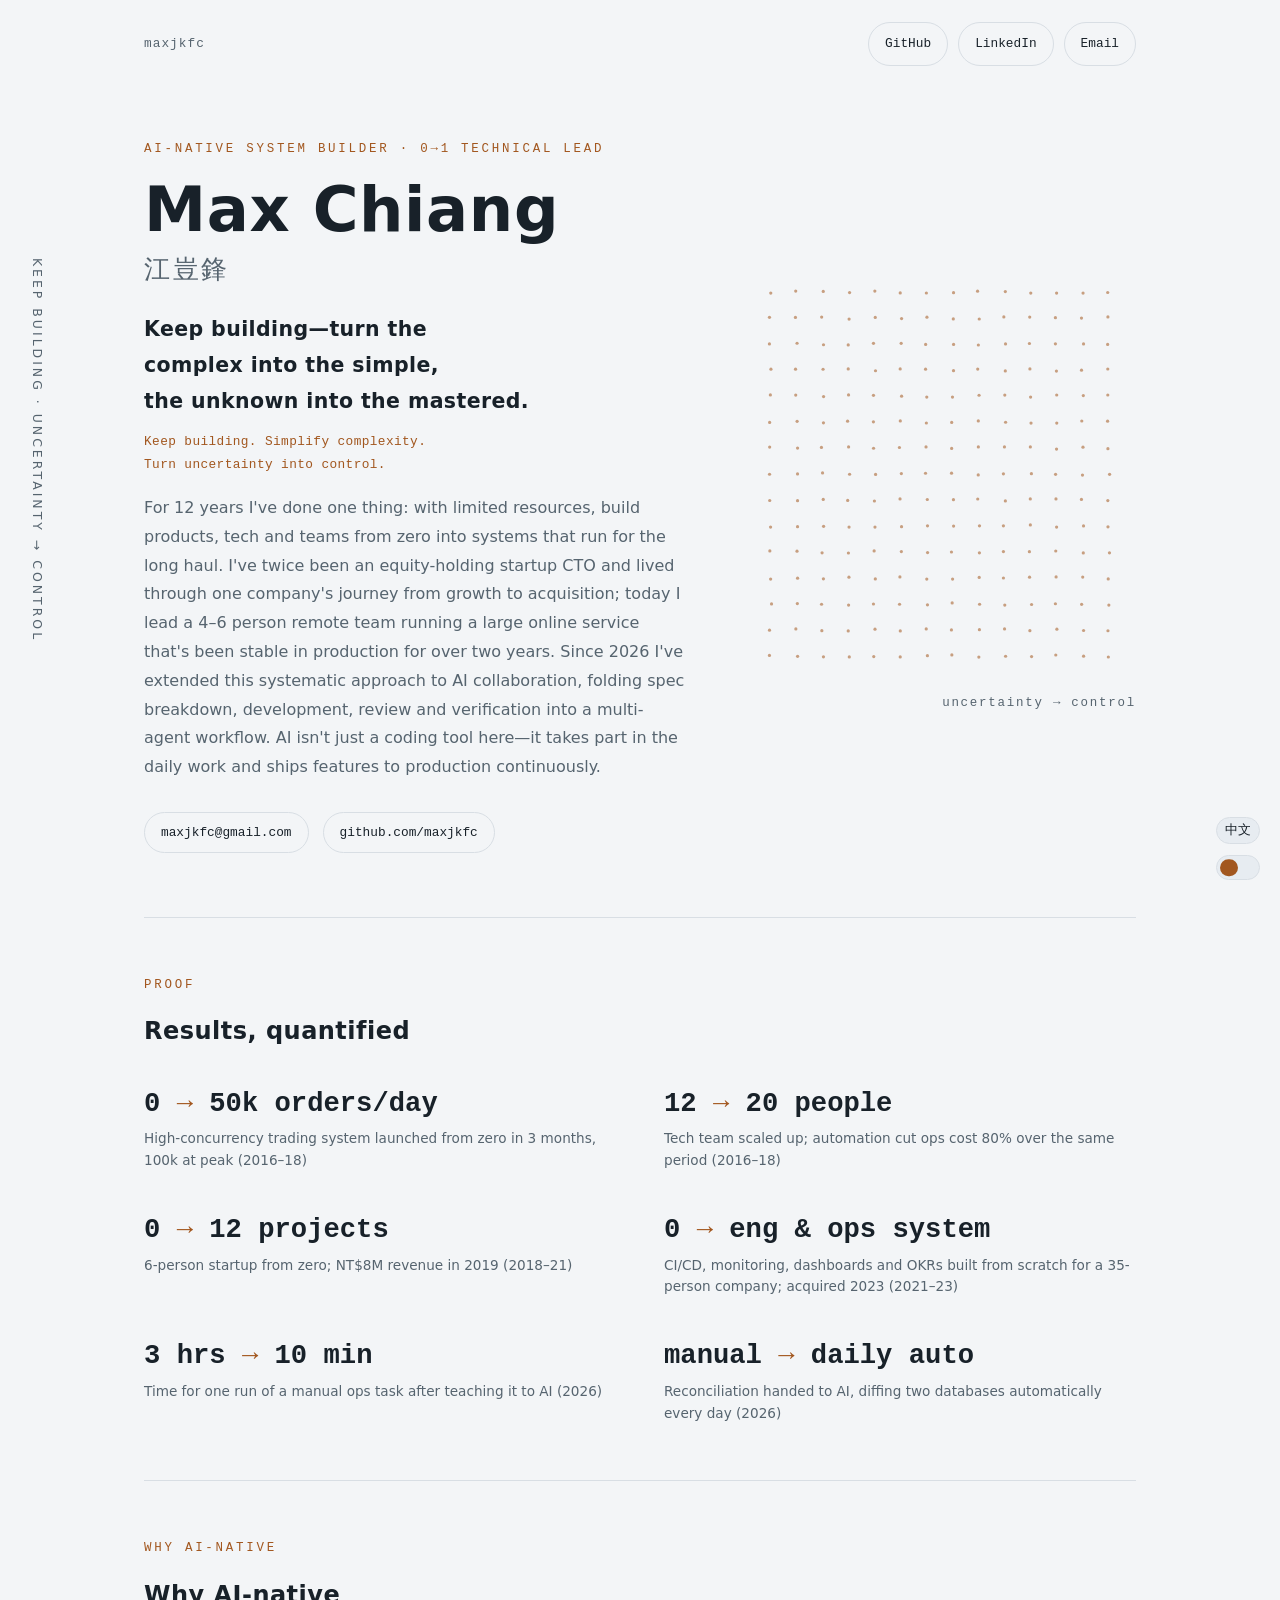
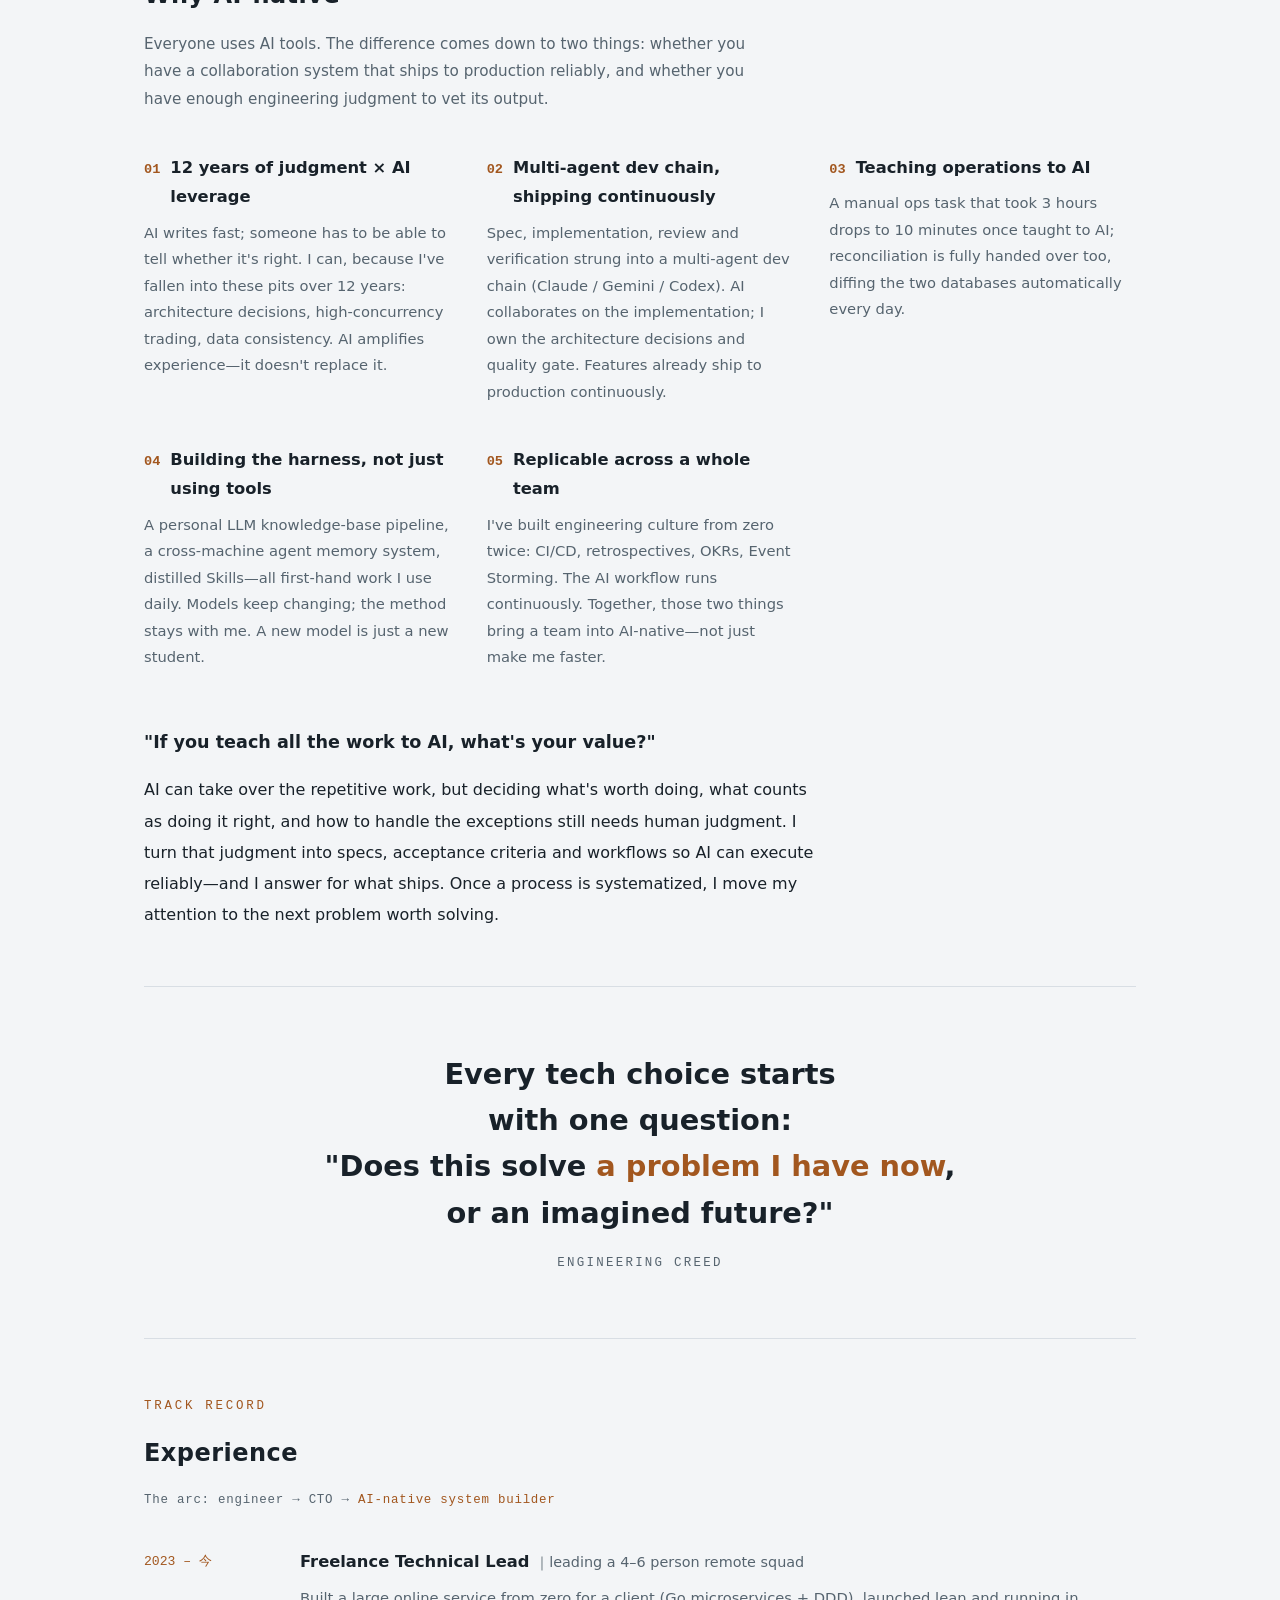
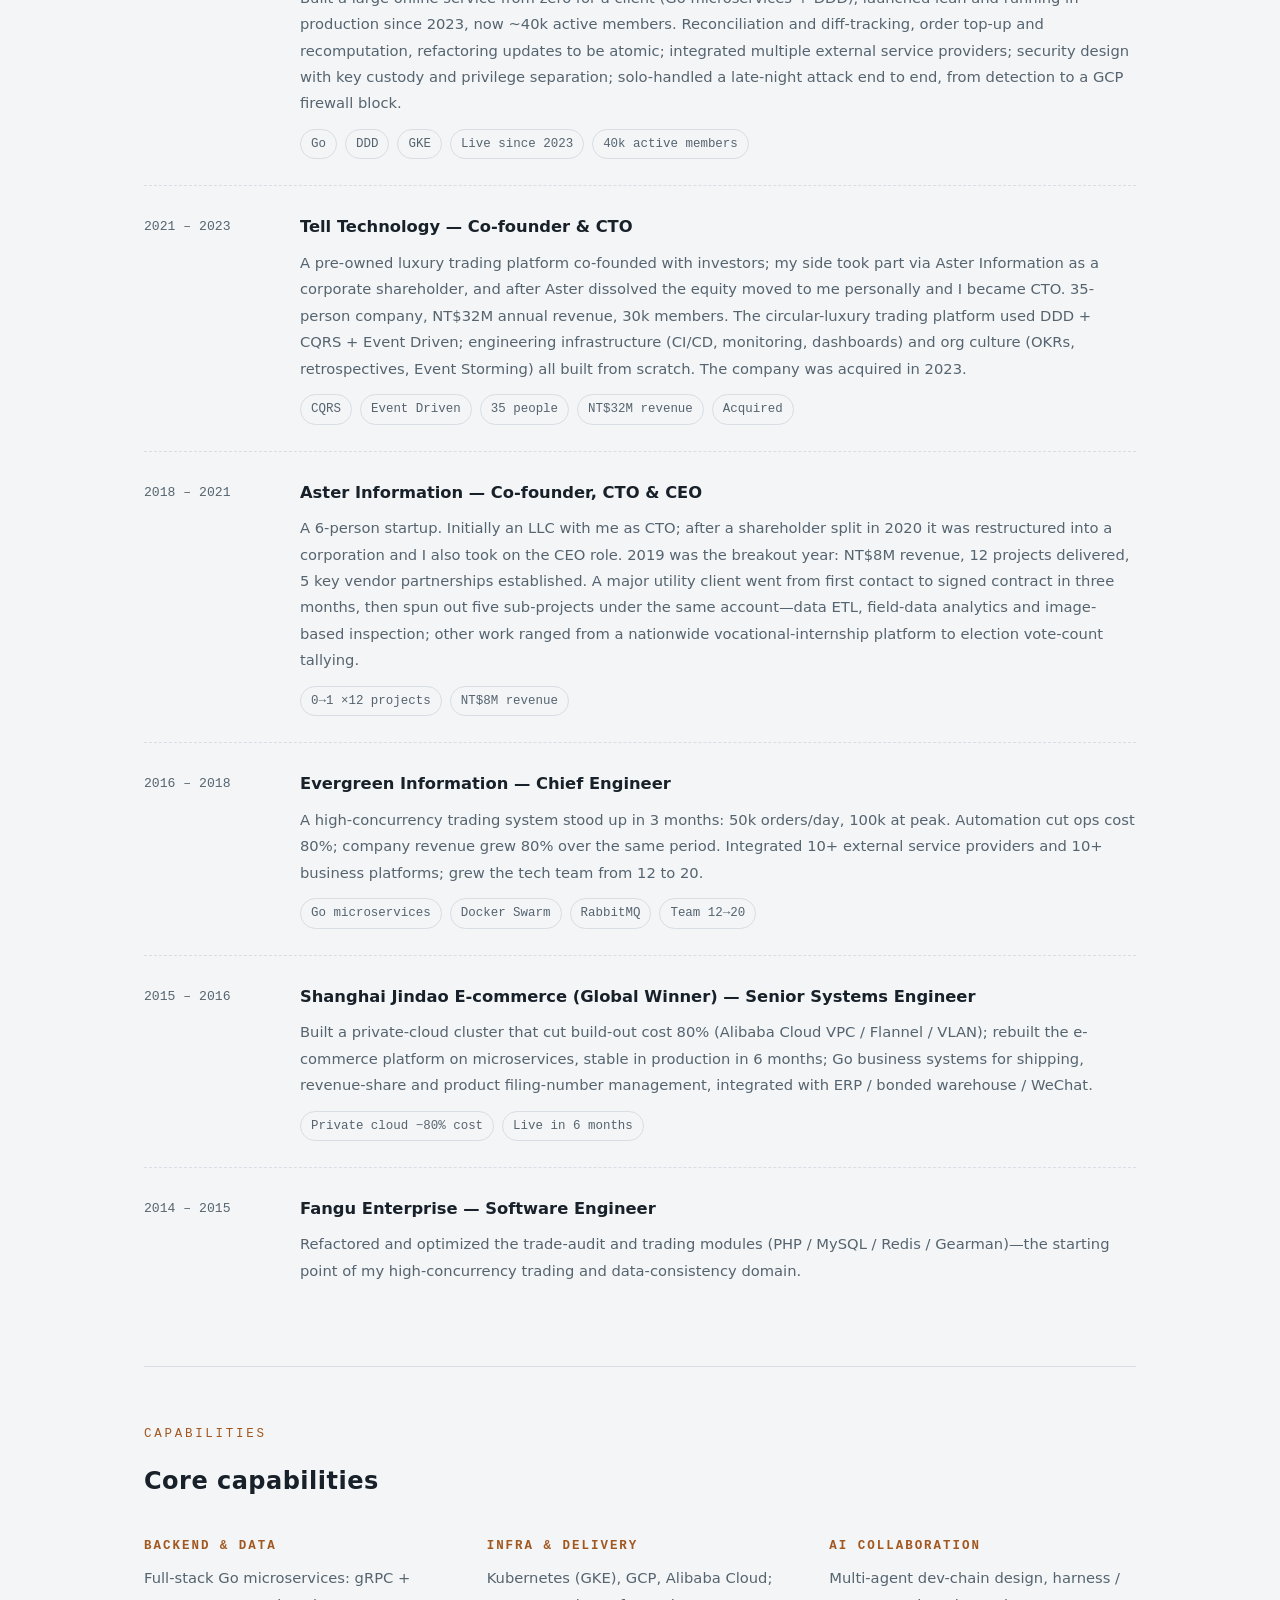
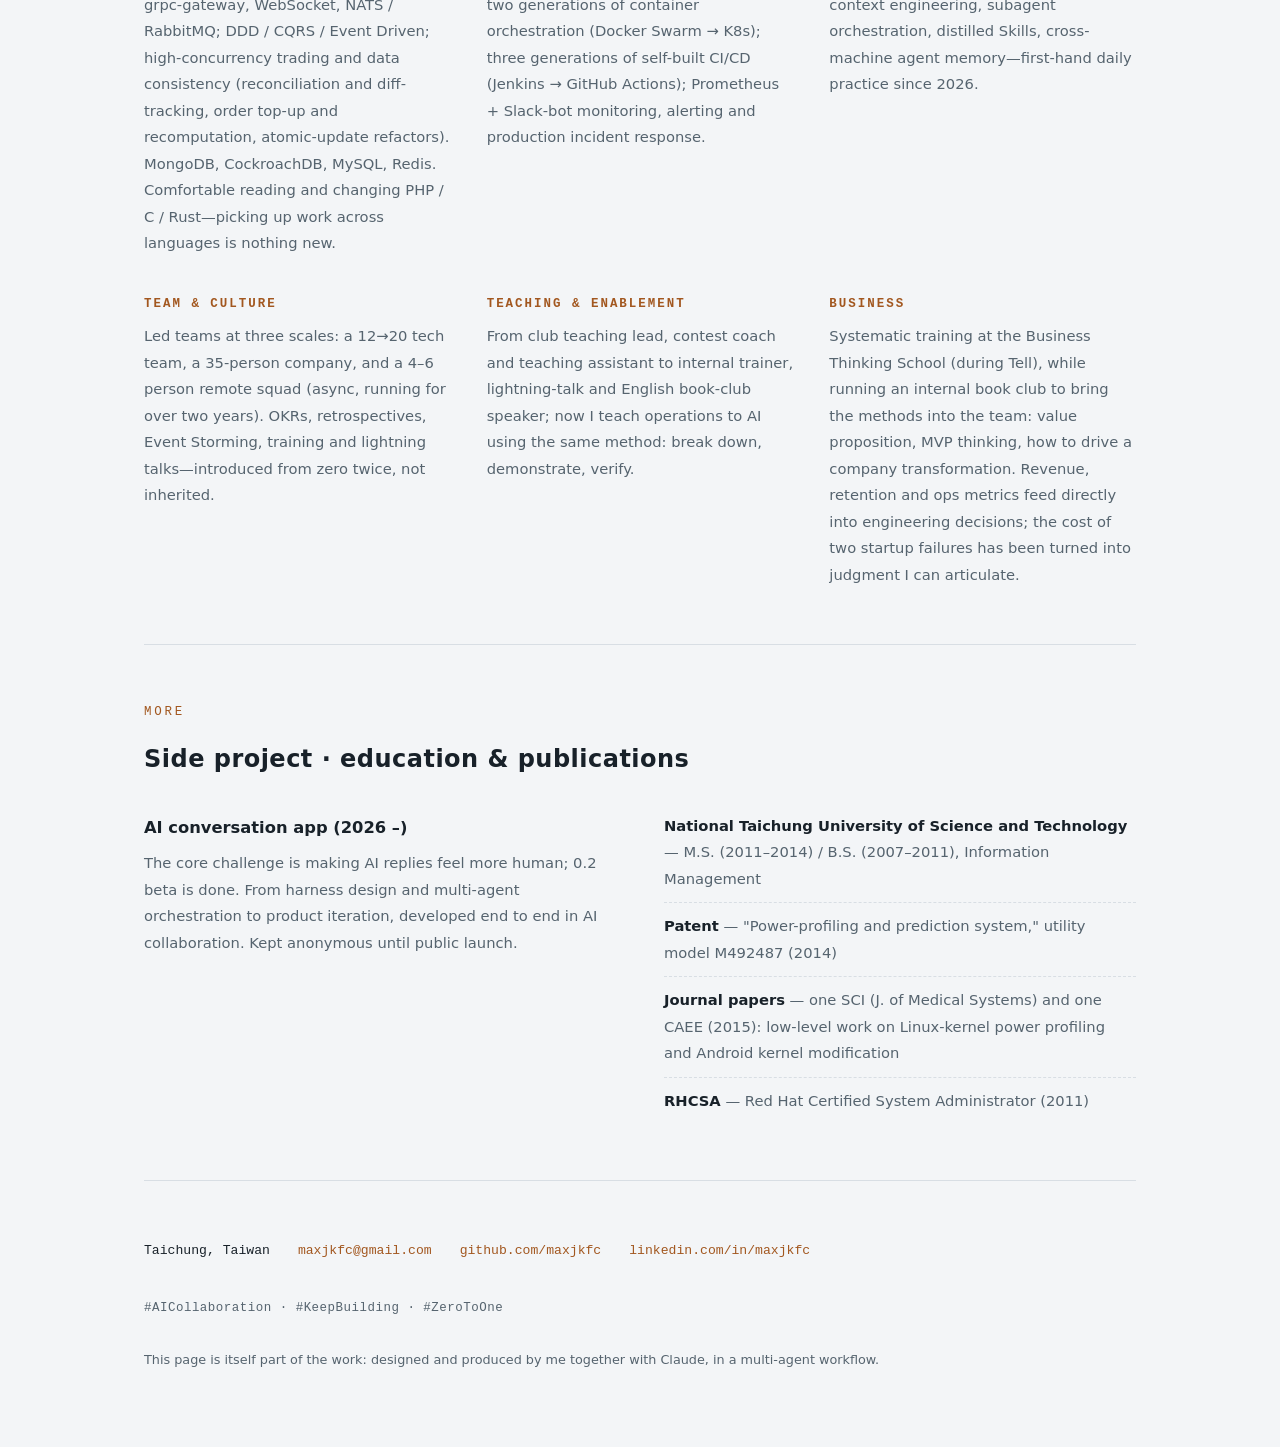
==== commit 0807295f: "site: 加入中英文切換，全站共用 - 新增 lang.js：右下角語言開關，記在 localStorage，未選過時跟隨瀏覽器語系 - 切換靠 :root[data-lang] + CSS 隱藏另" ====
--- a/resume/index.html
+++ b/resume/index.html
@@ -10,8 +10,8 @@
 gtag('js', new Date());
 gtag('config', 'G-GFW7V018T9');
 </script>
-<title>江豈鋒 Max Chiang — AI-native System Builder</title>
-<meta name="description" content="AI-native System Builder／Product Engineer。12 年後端與基礎設施、兩次新創持股 CTO；把產品、技術與團隊從零建構成能長期運作的系統，2026 年起延伸到 AI 協作與 multi-agent 工作流。">
+<title data-en="Max Chiang — AI-native System Builder (CV)">江豈鋒 Max Chiang — AI-native System Builder</title>
+<meta name="description" data-en="AI-native System Builder / Product Engineer. 12 years in backend and infrastructure, twice an equity-holding startup CTO; built products, tech and teams from zero into systems that run for the long haul, extended since 2026 into AI collaboration and multi-agent workflows." content="AI-native System Builder／Product Engineer。12 年後端與基礎設施、兩次新創持股 CTO；把產品、技術與團隊從零建構成能長期運作的系統，2026 年起延伸到 AI 協作與 multi-agent 工作流。">
 <meta property="og:type" content="website">
 <meta property="og:title" content="江豈鋒 Max Chiang — AI-native System Builder">
 <meta property="og:description" content="AI-native System Builder／Product Engineer。12 年後端與基礎設施、兩次新創持股 CTO；把產品、技術與團隊從零建構成能長期運作的系統，2026 年起延伸到 AI 協作與 multi-agent 工作流。">
@@ -23,6 +23,7 @@
 <link rel="canonical" href="https://maxjkfc.github.io/resume/">
 <link rel="icon" href="data:image/svg+xml,<svg xmlns='http://www.w3.org/2000/svg' viewBox='0 0 100 100'><text y='.9em' font-size='90'>🎛️</text></svg>">
 <script src="/theme.js"></script>
+<script src="/lang.js"></script>
 </head>
 <body>
 <style>
@@ -412,7 +413,8 @@
   }
 </style>
 
-<aside class="rail" aria-hidden="true">持續建構・把複雜變簡單・把未知變掌握</aside>
+<aside class="rail" aria-hidden="true" lang="zh">持續建構・把複雜變簡單・把未知變掌握</aside>
+<aside class="rail" aria-hidden="true" lang="en" style="letter-spacing:0.24em">KEEP BUILDING · UNCERTAINTY → CONTROL</aside>
 
 <div class="wrap">
   <header class="top">
@@ -427,10 +429,13 @@
   <section class="hero" style="border-top:none">
     <div>
       <p class="eyebrow">AI-native System Builder · <span class="nowrap">0→1 Technical Lead</span></p>
-      <h1>江豈鋒<span class="latin">MAX CHIANG</span></h1>
-      <p class="zh-creed">持續建構，把複雜的變成簡單的，<br>把未知的變成掌握的。</p>
+      <h1 lang="zh">江豈鋒<span class="latin">MAX CHIANG</span></h1>
+      <h1 lang="en">Max Chiang<span class="latin">江豈鋒</span></h1>
+      <p class="zh-creed" lang="zh">持續建構，把複雜的變成簡單的，<br>把未知的變成掌握的。</p>
+      <p class="zh-creed" lang="en">Keep building—turn the complex into the simple,<br>the unknown into the mastered.</p>
       <p class="motto">Keep building. Simplify complexity.<br>Turn uncertainty into control.</p>
-      <p class="lede">12 年來，我一直在做同一件事：在資源有限的情況下，把產品、技術與團隊從零建構成能長期運作的系統。曾兩度擔任新創持股 CTO，並參與其中一家公司從成長到出售的歷程；目前帶領 4–6 人遠端團隊，負責一項已穩定營運超過兩年的大型線上服務。自 2026 年起，我將這套系統化方法延伸到 AI 協作，把規格拆解、開發、review 與驗證整合進 multi-agent 工作流。AI 不只是程式開發工具，而是實際參與日常工作，持續將功能交付至正式環境。</p>
+      <p class="lede" lang="zh">12 年來，我一直在做同一件事：在資源有限的情況下，把產品、技術與團隊從零建構成能長期運作的系統。曾兩度擔任新創持股 CTO，並參與其中一家公司從成長到出售的歷程；目前帶領 4–6 人遠端團隊，負責一項已穩定營運超過兩年的大型線上服務。自 2026 年起，我將這套系統化方法延伸到 AI 協作，把規格拆解、開發、review 與驗證整合進 multi-agent 工作流。AI 不只是程式開發工具，而是實際參與日常工作，持續將功能交付至正式環境。</p>
+      <p class="lede" lang="en">For 12 years I've done one thing: with limited resources, build products, tech and teams from zero into systems that run for the long haul. I've twice been an equity-holding startup CTO and lived through one company's journey from growth to acquisition; today I lead a 4–6 person remote team running a large online service that's been stable in production for over two years. Since 2026 I've extended this systematic approach to AI collaboration, folding spec breakdown, development, review and verification into a multi-agent workflow. AI isn't just a coding tool here—it takes part in the daily work and ships features to production continuously.</p>
       <div class="hero-links">
         <a href="mailto:maxjkfc@gmail.com">maxjkfc@gmail.com</a>
         <a href="https://github.com/maxjkfc">github.com/maxjkfc</a>
@@ -439,13 +444,15 @@
     <div>
       <canvas id="field" aria-hidden="true"></canvas>
       <p class="field-cap">uncertainty → control</p>
+      <!-- 圖說本身已是英文，不必雙語 -->
     </div>
   </section>
 
   <section class="reveal" id="proof">
     <p class="eyebrow">Proof</p>
-    <h2>量化成果</h2>
-    <div class="metrics">
+    <h2 lang="zh">量化成果</h2>
+    <h2 lang="en">Results, quantified</h2>
+    <div class="metrics" lang="zh">
       <div class="metric">
         <div class="num">0 <em>→</em> 5 萬單/日</div>
         <div class="label">高併發交易系統 3 個月從零上線，峰值 10 萬單（2016–18）</div>
@@ -471,13 +478,41 @@
         <div class="label">查帳流程交接給 AI，每天自動比對雙資料庫落差（2026）</div>
       </div>
     </div>
+    <div class="metrics" lang="en">
+      <div class="metric">
+        <div class="num">0 <em>→</em> 50k orders/day</div>
+        <div class="label">High-concurrency trading system launched from zero in 3 months, 100k at peak (2016–18)</div>
+      </div>
+      <div class="metric">
+        <div class="num">12 <em>→</em> 20 people</div>
+        <div class="label">Tech team scaled up; automation cut ops cost 80% over the same period (2016–18)</div>
+      </div>
+      <div class="metric">
+        <div class="num">0 <em>→</em> 12 projects</div>
+        <div class="label">6-person startup from zero; NT$8M revenue in 2019 (2018–21)</div>
+      </div>
+      <div class="metric">
+        <div class="num">0 <em>→</em> eng &amp; ops system</div>
+        <div class="label">CI/CD, monitoring, dashboards and OKRs built from scratch for a 35-person company; acquired 2023 (2021–23)</div>
+      </div>
+      <div class="metric">
+        <div class="num">3 hrs <em>→</em> 10 min</div>
+        <div class="label">Time for one run of a manual ops task after teaching it to AI (2026)</div>
+      </div>
+      <div class="metric">
+        <div class="num">manual <em>→</em> daily auto</div>
+        <div class="label">Reconciliation handed to AI, diffing two databases automatically every day (2026)</div>
+      </div>
+    </div>
   </section>
 
   <section class="reveal" id="ai-native">
     <p class="eyebrow">Why AI-native</p>
-    <h2>為什麼是 AI-native</h2>
-    <p class="section-lede">AI 工具人人都在用。差別在兩件事：有沒有一套能穩定交付正式環境的協作系統，以及有沒有足夠的工程判斷把關它的輸出。</p>
-    <div class="cols3">
+    <h2 lang="zh">為什麼是 AI-native</h2>
+    <h2 lang="en">Why AI-native</h2>
+    <p class="section-lede" lang="zh">AI 工具人人都在用。差別在兩件事：有沒有一套能穩定交付正式環境的協作系統，以及有沒有足夠的工程判斷把關它的輸出。</p>
+    <p class="section-lede" lang="en">Everyone uses AI tools. The difference comes down to two things: whether you have a collaboration system that ships to production reliably, and whether you have enough engineering judgment to vet its output.</p>
+    <div class="cols3" lang="zh">
       <div>
         <h3><span class="tick">01</span>12 年工程判斷 × AI 槓桿</h3>
         <p>AI 寫得快，對不對要有人看得出來。我看得出來，因為這些坑 12 年裡都踩過：架構決策、高併發交易、資料一致性。AI 放大的是資歷，不是取代它。</p>
@@ -499,65 +534,109 @@
         <p>工程文化我從零建過兩次：CI/CD、回顧會議、OKR、Event Storming。AI 工作流持續運作。這兩件事加起來，就能把一個團隊帶進 AI-native，不只我自己快。</p>
       </div>
     </div>
-    <p class="closer-q">「把工作都教給 AI，那我的價值是什麼？」</p>
-    <p class="why-closer">AI 可以接手重複性的工作，但決定什麼值得做、怎樣才算做對，以及遇到例外時如何處理，仍需要人的判斷。我把這些判斷轉化成規格、驗收標準與工作流程，讓 AI 能穩定執行，最後由我為上線結果負責。當一個流程被系統化，我就能把注意力移到下一個更值得解決的問題。</p>
+    <div class="cols3" lang="en">
+      <div>
+        <h3><span class="tick">01</span>12 years of judgment × AI leverage</h3>
+        <p>AI writes fast; someone has to be able to tell whether it's right. I can, because I've fallen into these pits over 12 years: architecture decisions, high-concurrency trading, data consistency. AI amplifies experience—it doesn't replace it.</p>
+      </div>
+      <div>
+        <h3><span class="tick">02</span>Multi-agent dev chain, shipping continuously</h3>
+        <p>Spec, implementation, review and verification strung into a multi-agent dev chain (Claude / Gemini / Codex). AI collaborates on the implementation; I own the architecture decisions and quality gate. Features already ship to production continuously.</p>
+      </div>
+      <div>
+        <h3><span class="tick">03</span>Teaching operations to AI</h3>
+        <p>A manual ops task that took 3 hours drops to 10 minutes once taught to AI; reconciliation is fully handed over too, diffing the two databases automatically every day.</p>
+      </div>
+      <div>
+        <h3><span class="tick">04</span>Building the harness, not just using tools</h3>
+        <p>A personal LLM knowledge-base pipeline, a cross-machine agent memory system, distilled Skills—all first-hand work I use daily. Models keep changing; the method stays with me. A new model is just a new student.</p>
+      </div>
+      <div>
+        <h3><span class="tick">05</span>Replicable across a whole team</h3>
+        <p>I've built engineering culture from zero twice: CI/CD, retrospectives, OKRs, Event Storming. The AI workflow runs continuously. Together, those two things bring a team into AI-native—not just make me faster.</p>
+      </div>
+    </div>
+    <p class="closer-q" lang="zh">「把工作都教給 AI，那我的價值是什麼？」</p>
+    <p class="closer-q" lang="en">"If you teach all the work to AI, what's your value?"</p>
+    <p class="why-closer" lang="zh">AI 可以接手重複性的工作，但決定什麼值得做、怎樣才算做對，以及遇到例外時如何處理，仍需要人的判斷。我把這些判斷轉化成規格、驗收標準與工作流程，讓 AI 能穩定執行，最後由我為上線結果負責。當一個流程被系統化，我就能把注意力移到下一個更值得解決的問題。</p>
+    <p class="why-closer" lang="en">AI can take over the repetitive work, but deciding what's worth doing, what counts as doing it right, and how to handle the exceptions still needs human judgment. I turn that judgment into specs, acceptance criteria and workflows so AI can execute reliably—and I answer for what ships. Once a process is systematized, I move my attention to the next problem worth solving.</p>
   </section>
 
   <blockquote class="creed reveal">
-    <p>每個技術選型都先問：<br>「這解決的是<strong>現在的問題</strong>，<br>還是想像中的未來？」</p>
+    <p lang="zh">每個技術選型都先問：<br>「這解決的是<strong>現在的問題</strong>，<br>還是想像中的未來？」</p>
+    <p lang="en">Every tech choice starts with one question:<br>"Does this solve <strong>a problem I have now</strong>,<br>or an imagined future?"</p>
     <div class="src">ENGINEERING CREED</div>
   </blockquote>
 
   <section class="reveal" id="timeline">
     <p class="eyebrow">Track Record</p>
-    <h2>經歷</h2>
-    <p class="arc">敘事弧線：工程師 → CTO → <em>AI-native 系統建構者</em></p>
+    <h2 lang="zh">經歷</h2>
+    <h2 lang="en">Experience</h2>
+    <p class="arc" lang="zh">敘事弧線：工程師 → CTO → <em>AI-native 系統建構者</em></p>
+    <p class="arc" lang="en">The arc: engineer → CTO → <em>AI-native system builder</em></p>
     <ol class="timeline">
       <li class="now">
         <div class="when">2023 – 今</div>
         <div>
-          <h3>Freelancer 技術負責人 <span>｜帶 4–6 人遠端小隊</span></h3>
-          <p>為業主從零打造大型線上服務（Go 微服務＋DDD），低成本啟動、自 2023 年上線營運至今，目前有效會員約 4 萬。對帳追差、補單重算、原子性更新重構；介接多家外部服務提供者；金鑰保管與權限分離的安全設計；深夜攻擊事件一人完成偵測到 GCP 防火牆封鎖。</p>
-          <div class="chips"><span>Go</span><span>DDD</span><span>GKE</span><span>2023 上線迄今</span><span>有效會員 4 萬</span></div>
+          <h3 lang="zh">Freelancer 技術負責人 <span>｜帶 4–6 人遠端小隊</span></h3>
+          <h3 lang="en">Freelance Technical Lead <span>｜leading a 4–6 person remote squad</span></h3>
+          <p lang="zh">為業主從零打造大型線上服務（Go 微服務＋DDD），低成本啟動、自 2023 年上線營運至今，目前有效會員約 4 萬。對帳追差、補單重算、原子性更新重構；介接多家外部服務提供者；金鑰保管與權限分離的安全設計；深夜攻擊事件一人完成偵測到 GCP 防火牆封鎖。</p>
+          <p lang="en">Built a large online service from zero for a client (Go microservices + DDD), launched lean and running in production since 2023, now ~40k active members. Reconciliation and diff-tracking, order top-up and recomputation, refactoring updates to be atomic; integrated multiple external service providers; security design with key custody and privilege separation; solo-handled a late-night attack end to end, from detection to a GCP firewall block.</p>
+          <div class="chips" lang="zh"><span>Go</span><span>DDD</span><span>GKE</span><span>2023 上線迄今</span><span>有效會員 4 萬</span></div>
+          <div class="chips" lang="en"><span>Go</span><span>DDD</span><span>GKE</span><span>Live since 2023</span><span>40k active members</span></div>
         </div>
       </li>
       <li>
         <div class="when">2021 – 2023</div>
         <div>
-          <h3>泰爾科技 共同創辦人兼技術長</h3>
-          <p>與投資方共同成立的二手精品交易平台，我方以阿斯特資訊為法人股東參與發起，阿斯特解散後持股轉為個人持有、我出任技術長。35 人公司、年營收 3,200 萬、會員 3 萬。循環精品交易平台採 DDD＋CQRS＋Event Driven；工程基建（CI/CD、監控、數據儀表板）與組織文化（OKR、回顧會議、Event Storming）皆從零建立。2023 年公司售出。</p>
-          <div class="chips"><span>CQRS</span><span>Event Driven</span><span>35 人</span><span>年營收 3,200 萬</span><span>公司售出</span></div>
+          <h3 lang="zh">泰爾科技 共同創辦人兼技術長</h3>
+          <h3 lang="en">Tell Technology — Co-founder &amp; CTO</h3>
+          <p lang="zh">與投資方共同成立的二手精品交易平台，我方以阿斯特資訊為法人股東參與發起，阿斯特解散後持股轉為個人持有、我出任技術長。35 人公司、年營收 3,200 萬、會員 3 萬。循環精品交易平台採 DDD＋CQRS＋Event Driven；工程基建（CI/CD、監控、數據儀表板）與組織文化（OKR、回顧會議、Event Storming）皆從零建立。2023 年公司售出。</p>
+          <p lang="en">A pre-owned luxury trading platform co-founded with investors; my side took part via Aster Information as a corporate shareholder, and after Aster dissolved the equity moved to me personally and I became CTO. 35-person company, NT$32M annual revenue, 30k members. The circular-luxury trading platform used DDD + CQRS + Event Driven; engineering infrastructure (CI/CD, monitoring, dashboards) and org culture (OKRs, retrospectives, Event Storming) all built from scratch. The company was acquired in 2023.</p>
+          <div class="chips" lang="zh"><span>CQRS</span><span>Event Driven</span><span>35 人</span><span>年營收 3,200 萬</span><span>公司售出</span></div>
+          <div class="chips" lang="en"><span>CQRS</span><span>Event Driven</span><span>35 people</span><span>NT$32M revenue</span><span>Acquired</span></div>
         </div>
       </li>
       <li>
         <div class="when">2018 – 2021</div>
         <div>
-          <h3>阿斯特資訊 共同創辦人兼技術長暨執行長</h3>
-          <p>6 人新創。初期為有限公司、我任技術長；2020 年股東拆夥後重組為股份有限公司，改由我兼任執行長。2019 年為業務爆發期，營收 800 萬、交付 12 項專案、建立 5 個重要合作廠商關係。大型公用事業客戶三個月從接洽到正式立約，同一客戶內展開五個子案，涵蓋資料 ETL、場域數據分析與影像巡檢；其他案型從全國高中職實習計畫平台到選舉開票統計。</p>
-          <div class="chips"><span>0→1 ×12 專案</span><span>營收 800 萬</span></div>
+          <h3 lang="zh">阿斯特資訊 共同創辦人兼技術長暨執行長</h3>
+          <h3 lang="en">Aster Information — Co-founder, CTO &amp; CEO</h3>
+          <p lang="zh">6 人新創。初期為有限公司、我任技術長；2020 年股東拆夥後重組為股份有限公司，改由我兼任執行長。2019 年為業務爆發期，營收 800 萬、交付 12 項專案、建立 5 個重要合作廠商關係。大型公用事業客戶三個月從接洽到正式立約，同一客戶內展開五個子案，涵蓋資料 ETL、場域數據分析與影像巡檢；其他案型從全國高中職實習計畫平台到選舉開票統計。</p>
+          <p lang="en">A 6-person startup. Initially an LLC with me as CTO; after a shareholder split in 2020 it was restructured into a corporation and I also took on the CEO role. 2019 was the breakout year: NT$8M revenue, 12 projects delivered, 5 key vendor partnerships established. A major utility client went from first contact to signed contract in three months, then spun out five sub-projects under the same account—data ETL, field-data analytics and image-based inspection; other work ranged from a nationwide vocational-internship platform to election vote-count tallying.</p>
+          <div class="chips" lang="zh"><span>0→1 ×12 專案</span><span>營收 800 萬</span></div>
+          <div class="chips" lang="en"><span>0→1 ×12 projects</span><span>NT$8M revenue</span></div>
         </div>
       </li>
       <li>
         <div class="when">2016 – 2018</div>
         <div>
-          <h3>長青資訊 總工程師</h3>
-          <p>高併發交易系統 3 個月草創上線：日均 5 萬單、峰值 10 萬單。自動化讓維運成本下降 80%。同期公司營收成長 80%。介接 10+ 外部服務提供者與 10+ 業務平台；技術團隊 12→20 人。</p>
-          <div class="chips"><span>Golang 微服務</span><span>Docker Swarm</span><span>RabbitMQ</span><span>團隊 12→20</span></div>
+          <h3 lang="zh">長青資訊 總工程師</h3>
+          <h3 lang="en">Evergreen Information — Chief Engineer</h3>
+          <p lang="zh">高併發交易系統 3 個月草創上線：日均 5 萬單、峰值 10 萬單。自動化讓維運成本下降 80%。同期公司營收成長 80%。介接 10+ 外部服務提供者與 10+ 業務平台；技術團隊 12→20 人。</p>
+          <p lang="en">A high-concurrency trading system stood up in 3 months: 50k orders/day, 100k at peak. Automation cut ops cost 80%; company revenue grew 80% over the same period. Integrated 10+ external service providers and 10+ business platforms; grew the tech team from 12 to 20.</p>
+          <div class="chips" lang="zh"><span>Golang 微服務</span><span>Docker Swarm</span><span>RabbitMQ</span><span>團隊 12→20</span></div>
+          <div class="chips" lang="en"><span>Go microservices</span><span>Docker Swarm</span><span>RabbitMQ</span><span>Team 12→20</span></div>
         </div>
       </li>
       <li>
         <div class="when">2015 – 2016</div>
         <div>
-          <h3>上海謹道電子商務（環球贏家）資深系統工程師</h3>
-          <p>私有雲集群建置降低建置成本 80%（阿里雲 VPC / Flannel / VLAN）；電商平台以微服務架構重建、6 個月穩定上線；Go 業務系統：發貨、分潤、商品備案號管理，介接 ERP / 保稅倉 / 微信平台。</p>
-          <div class="chips"><span>私有雲 −80% 成本</span><span>6 個月上線</span></div>
+          <h3 lang="zh">上海謹道電子商務（環球贏家）資深系統工程師</h3>
+          <h3 lang="en">Shanghai Jindao E-commerce (Global Winner) — Senior Systems Engineer</h3>
+          <p lang="zh">私有雲集群建置降低建置成本 80%（阿里雲 VPC / Flannel / VLAN）；電商平台以微服務架構重建、6 個月穩定上線；Go 業務系統：發貨、分潤、商品備案號管理，介接 ERP / 保稅倉 / 微信平台。</p>
+          <p lang="en">Built a private-cloud cluster that cut build-out cost 80% (Alibaba Cloud VPC / Flannel / VLAN); rebuilt the e-commerce platform on microservices, stable in production in 6 months; Go business systems for shipping, revenue-share and product filing-number management, integrated with ERP / bonded warehouse / WeChat.</p>
+          <div class="chips" lang="zh"><span>私有雲 −80% 成本</span><span>6 個月上線</span></div>
+          <div class="chips" lang="en"><span>Private cloud −80% cost</span><span>Live in 6 months</span></div>
         </div>
       </li>
       <li>
         <div class="when">2014 – 2015</div>
         <div>
-          <h3>凡谷興業 系統開發工程師</h3>
-          <p>交易稽核模組與交易模組重構優化（PHP / MySQL / Redis / Gearman）——高併發交易與資料一致性 domain 的起點。</p>
+          <h3 lang="zh">凡谷興業 系統開發工程師</h3>
+          <h3 lang="en">Fangu Enterprise — Software Engineer</h3>
+          <p lang="zh">交易稽核模組與交易模組重構優化（PHP / MySQL / Redis / Gearman）——高併發交易與資料一致性 domain 的起點。</p>
+          <p lang="en">Refactored and optimized the trade-audit and trading modules (PHP / MySQL / Redis / Gearman)—the starting point of my high-concurrency trading and data-consistency domain.</p>
         </div>
       </li>
     </ol>
@@ -565,63 +644,82 @@
 
   <section class="reveal" id="skills">
     <p class="eyebrow">Capabilities</p>
-    <h2>核心能力</h2>
+    <h2 lang="zh">核心能力</h2>
+    <h2 lang="en">Core capabilities</h2>
     <div class="skills">
       <div>
         <h3>BACKEND &amp; DATA</h3>
-        <p>Go 微服務全鏈路：gRPC + grpc-gateway、WebSocket、NATS / RabbitMQ；DDD / CQRS / Event Driven；高併發交易與資料一致性（對帳追差、補單重算、原子性更新重構）。MongoDB、CockroachDB、MySQL、Redis。PHP / C / Rust 可讀可改，跨語言接手不陌生。</p>
+        <p lang="zh">Go 微服務全鏈路：gRPC + grpc-gateway、WebSocket、NATS / RabbitMQ；DDD / CQRS / Event Driven；高併發交易與資料一致性（對帳追差、補單重算、原子性更新重構）。MongoDB、CockroachDB、MySQL、Redis。PHP / C / Rust 可讀可改，跨語言接手不陌生。</p>
+        <p lang="en">Full-stack Go microservices: gRPC + grpc-gateway, WebSocket, NATS / RabbitMQ; DDD / CQRS / Event Driven; high-concurrency trading and data consistency (reconciliation and diff-tracking, order top-up and recomputation, atomic-update refactors). MongoDB, CockroachDB, MySQL, Redis. Comfortable reading and changing PHP / C / Rust—picking up work across languages is nothing new.</p>
       </div>
       <div>
         <h3>INFRA &amp; DELIVERY</h3>
-        <p>Kubernetes（GKE）、GCP、阿里雲；Docker Swarm→K8s 兩代容器編排；三代 CI/CD（Jenkins→GitHub Actions）自建經驗；Prometheus + Slack bot 監控告警與線上事故處理。</p>
+        <p lang="zh">Kubernetes（GKE）、GCP、阿里雲；Docker Swarm→K8s 兩代容器編排；三代 CI/CD（Jenkins→GitHub Actions）自建經驗；Prometheus + Slack bot 監控告警與線上事故處理。</p>
+        <p lang="en">Kubernetes (GKE), GCP, Alibaba Cloud; two generations of container orchestration (Docker Swarm → K8s); three generations of self-built CI/CD (Jenkins → GitHub Actions); Prometheus + Slack-bot monitoring, alerting and production incident response.</p>
       </div>
       <div>
         <h3>AI COLLABORATION</h3>
-        <p>Multi-agent 開發鏈設計、Harness / Context Engineering、subagent 編排、Skill 沉澱、跨機 agent 記憶系統——2026 年起每天的第一手實作。</p>
+        <p lang="zh">Multi-agent 開發鏈設計、Harness / Context Engineering、subagent 編排、Skill 沉澱、跨機 agent 記憶系統——2026 年起每天的第一手實作。</p>
+        <p lang="en">Multi-agent dev-chain design, harness / context engineering, subagent orchestration, distilled Skills, cross-machine agent memory—first-hand daily practice since 2026.</p>
       </div>
       <div>
         <h3>TEAM &amp; CULTURE</h3>
-        <p>帶過三種尺度的團隊：12→20 人技術團隊、35 人公司、4–6 人遠端小隊（非同步協作、營運超過兩年）。OKR、回顧會議、Event Storming、教育訓練與閃電秀，兩次從零導入而不是繼承。</p>
+        <p lang="zh">帶過三種尺度的團隊：12→20 人技術團隊、35 人公司、4–6 人遠端小隊（非同步協作、營運超過兩年）。OKR、回顧會議、Event Storming、教育訓練與閃電秀，兩次從零導入而不是繼承。</p>
+        <p lang="en">Led teams at three scales: a 12→20 tech team, a 35-person company, and a 4–6 person remote squad (async, running for over two years). OKRs, retrospectives, Event Storming, training and lightning talks—introduced from zero twice, not inherited.</p>
       </div>
       <div>
         <h3>TEACHING &amp; ENABLEMENT</h3>
-        <p>從社團教學長、競賽培訓教練與教學助理，到公司內訓、閃電秀與英文讀書會講者；現在把營運流程教給 AI，用的是同一套方法：拆解、示範、驗收。</p>
+        <p lang="zh">從社團教學長、競賽培訓教練與教學助理，到公司內訓、閃電秀與英文讀書會講者；現在把營運流程教給 AI，用的是同一套方法：拆解、示範、驗收。</p>
+        <p lang="en">From club teaching lead, contest coach and teaching assistant to internal trainer, lightning-talk and English book-club speaker; now I teach operations to AI using the same method: break down, demonstrate, verify.</p>
       </div>
       <div>
         <h3>BUSINESS</h3>
-        <p>商業思維學院系統訓練（泰爾任內），同時在公司內帶讀書會把方法帶進團隊：價值主張、MVP 思維、公司轉型的推動方式。營收、留存與營運指標直接作為工程決策輸入；兩次創業的失敗代價已轉化為可言說的判斷準則。</p>
+        <p lang="zh">商業思維學院系統訓練（泰爾任內），同時在公司內帶讀書會把方法帶進團隊：價值主張、MVP 思維、公司轉型的推動方式。營收、留存與營運指標直接作為工程決策輸入；兩次創業的失敗代價已轉化為可言說的判斷準則。</p>
+        <p lang="en">Systematic training at the Business Thinking School (during Tell), while running an internal book club to bring the methods into the team: value proposition, MVP thinking, how to drive a company transformation. Revenue, retention and ops metrics feed directly into engineering decisions; the cost of two startup failures has been turned into judgment I can articulate.</p>
       </div>
     </div>
   </section>
 
   <section class="reveal" id="more">
     <p class="eyebrow">More</p>
-    <h2>Side Project・學歷與著作</h2>
+    <h2 lang="zh">Side Project・學歷與著作</h2>
+    <h2 lang="en">Side project · education &amp; publications</h2>
     <div class="more">
       <div class="side">
-        <h3>AI 對話應用（2026 –）</h3>
-        <p>核心挑戰是讓 AI 回應更像真人；0.2 beta 已完成。從 harness 設計、多 agent 編排到產品迭代，全程 AI 協作開發。產品公開前暫以匿名呈現。</p>
-      </div>
-      <div>
-        <ul>
+        <h3 lang="zh">AI 對話應用（2026 –）</h3>
+        <h3 lang="en">AI conversation app (2026 –)</h3>
+        <p lang="zh">核心挑戰是讓 AI 回應更像真人；0.2 beta 已完成。從 harness 設計、多 agent 編排到產品迭代，全程 AI 協作開發。產品公開前暫以匿名呈現。</p>
+        <p lang="en">The core challenge is making AI replies feel more human; 0.2 beta is done. From harness design and multi-agent orchestration to product iteration, developed end to end in AI collaboration. Kept anonymous until public launch.</p>
+      </div>
+      <div>
+        <ul lang="zh">
           <li><b>國立臺中科技大學</b> 資訊管理系 碩士（2011–2014）／學士（2007–2011）</li>
           <li><b>專利</b>「電能側寫及預測系統」新型 M492487（2014）</li>
           <li><b>期刊論文</b> SCI（J. of Medical Systems）與 CAEE 各一篇（2015）——Linux kernel 電能側寫、Android 核心修改的底層經驗</li>
           <li><b>RHCSA</b> Red Hat Certified System Administrator（2011）</li>
         </ul>
+        <ul lang="en">
+          <li><b>National Taichung University of Science and Technology</b> — M.S. (2011–2014) / B.S. (2007–2011), Information Management</li>
+          <li><b>Patent</b> — "Power-profiling and prediction system," utility model M492487 (2014)</li>
+          <li><b>Journal papers</b> — one SCI (J. of Medical Systems) and one CAEE (2015): low-level work on Linux-kernel power profiling and Android kernel modification</li>
+          <li><b>RHCSA</b> — Red Hat Certified System Administrator (2011)</li>
+        </ul>
       </div>
     </div>
   </section>
 
   <footer>
     <div class="contact">
-      <span>台中市，台灣</span>
+      <span lang="zh">台中市，台灣</span>
+      <span lang="en">Taichung, Taiwan</span>
       <a href="mailto:maxjkfc@gmail.com">maxjkfc@gmail.com</a>
       <a href="https://github.com/maxjkfc">github.com/maxjkfc</a>
       <a href="https://www.linkedin.com/in/maxjkfc/">linkedin.com/in/maxjkfc</a>
     </div>
-    <p class="tags">#AI協作工程 · #持續建構 · #從零到一</p>
-    <p class="colophon">這一頁本身就是作品的一部分：由本人與 Claude 以 multi-agent 工作流協作設計與產出。</p>
+    <p class="tags" lang="zh">#AI協作工程 · #持續建構 · #從零到一</p>
+    <p class="tags" lang="en">#AICollaboration · #KeepBuilding · #ZeroToOne</p>
+    <p class="colophon" lang="zh">這一頁本身就是作品的一部分：由本人與 Claude 以 multi-agent 工作流協作設計與產出。</p>
+    <p class="colophon" lang="en">This page is itself part of the work: designed and produced by me together with Claude, in a multi-agent workflow.</p>
   </footer>
 </div>
 
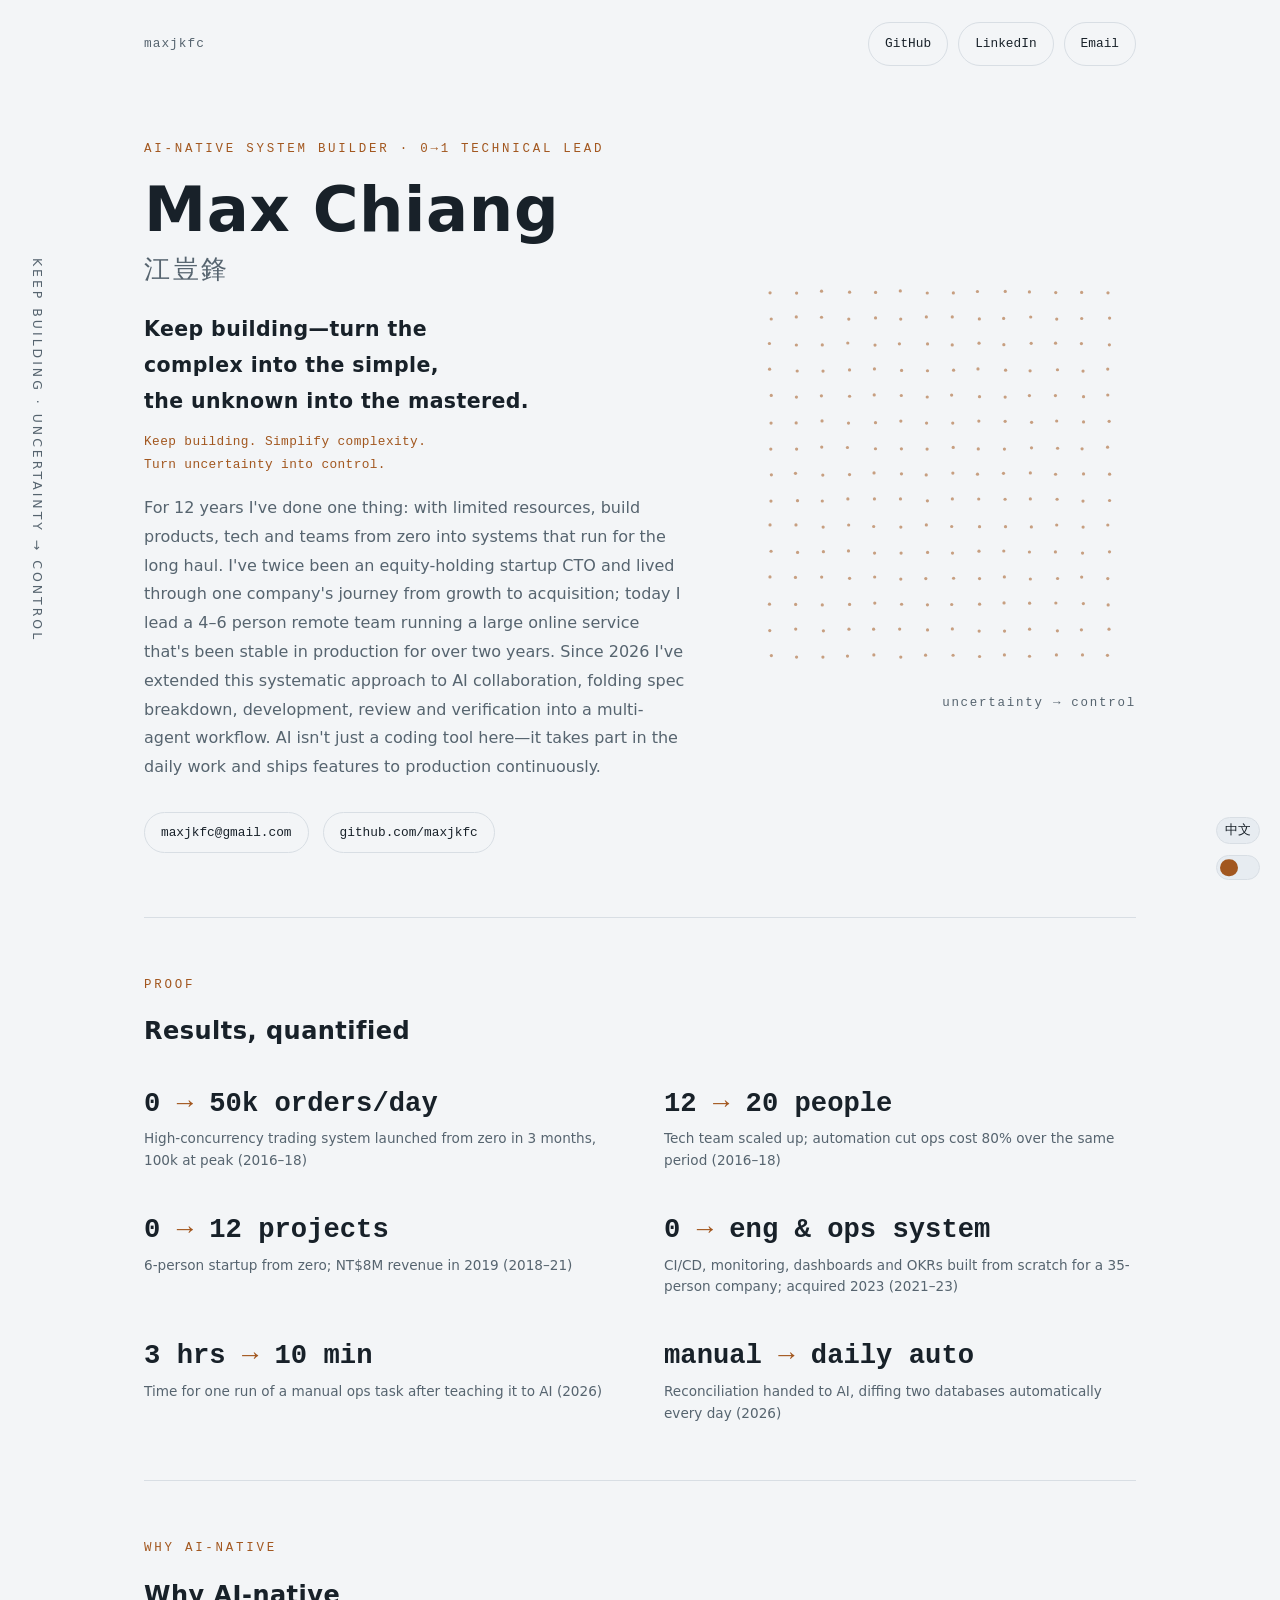
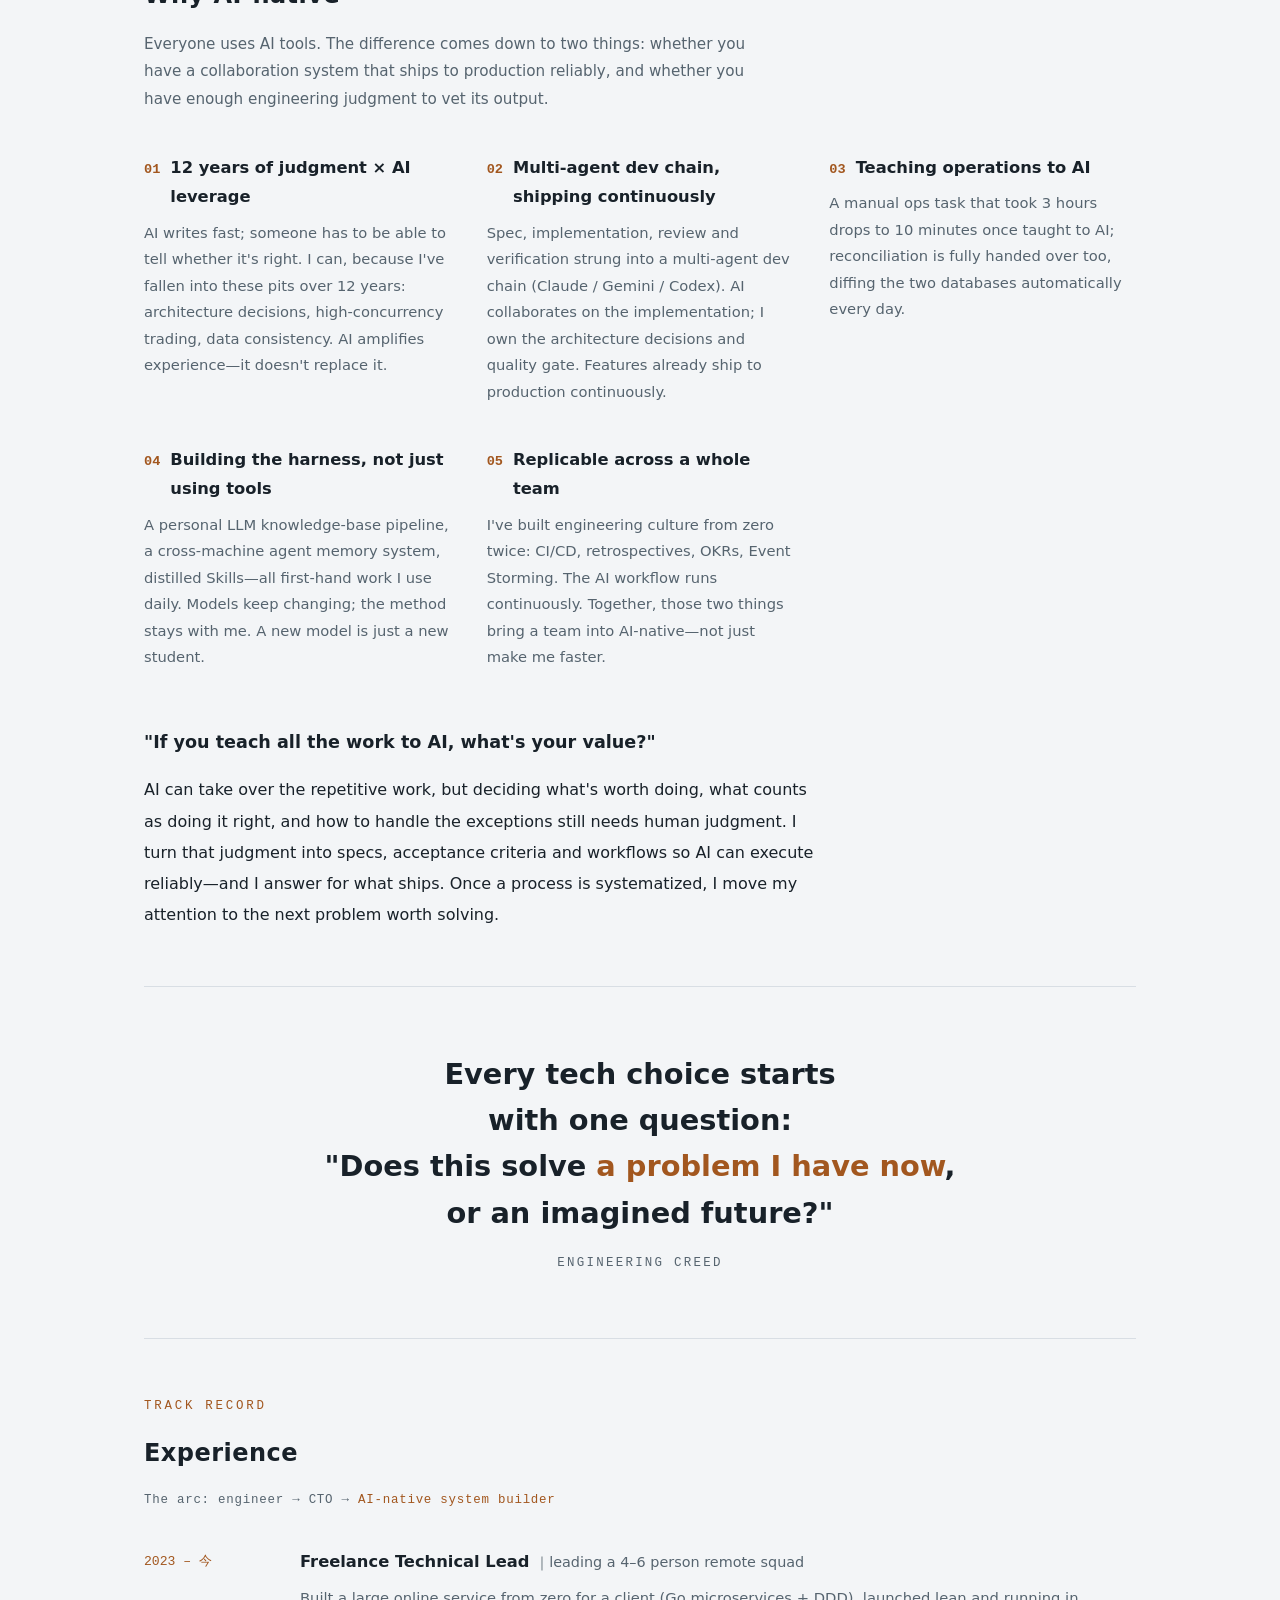
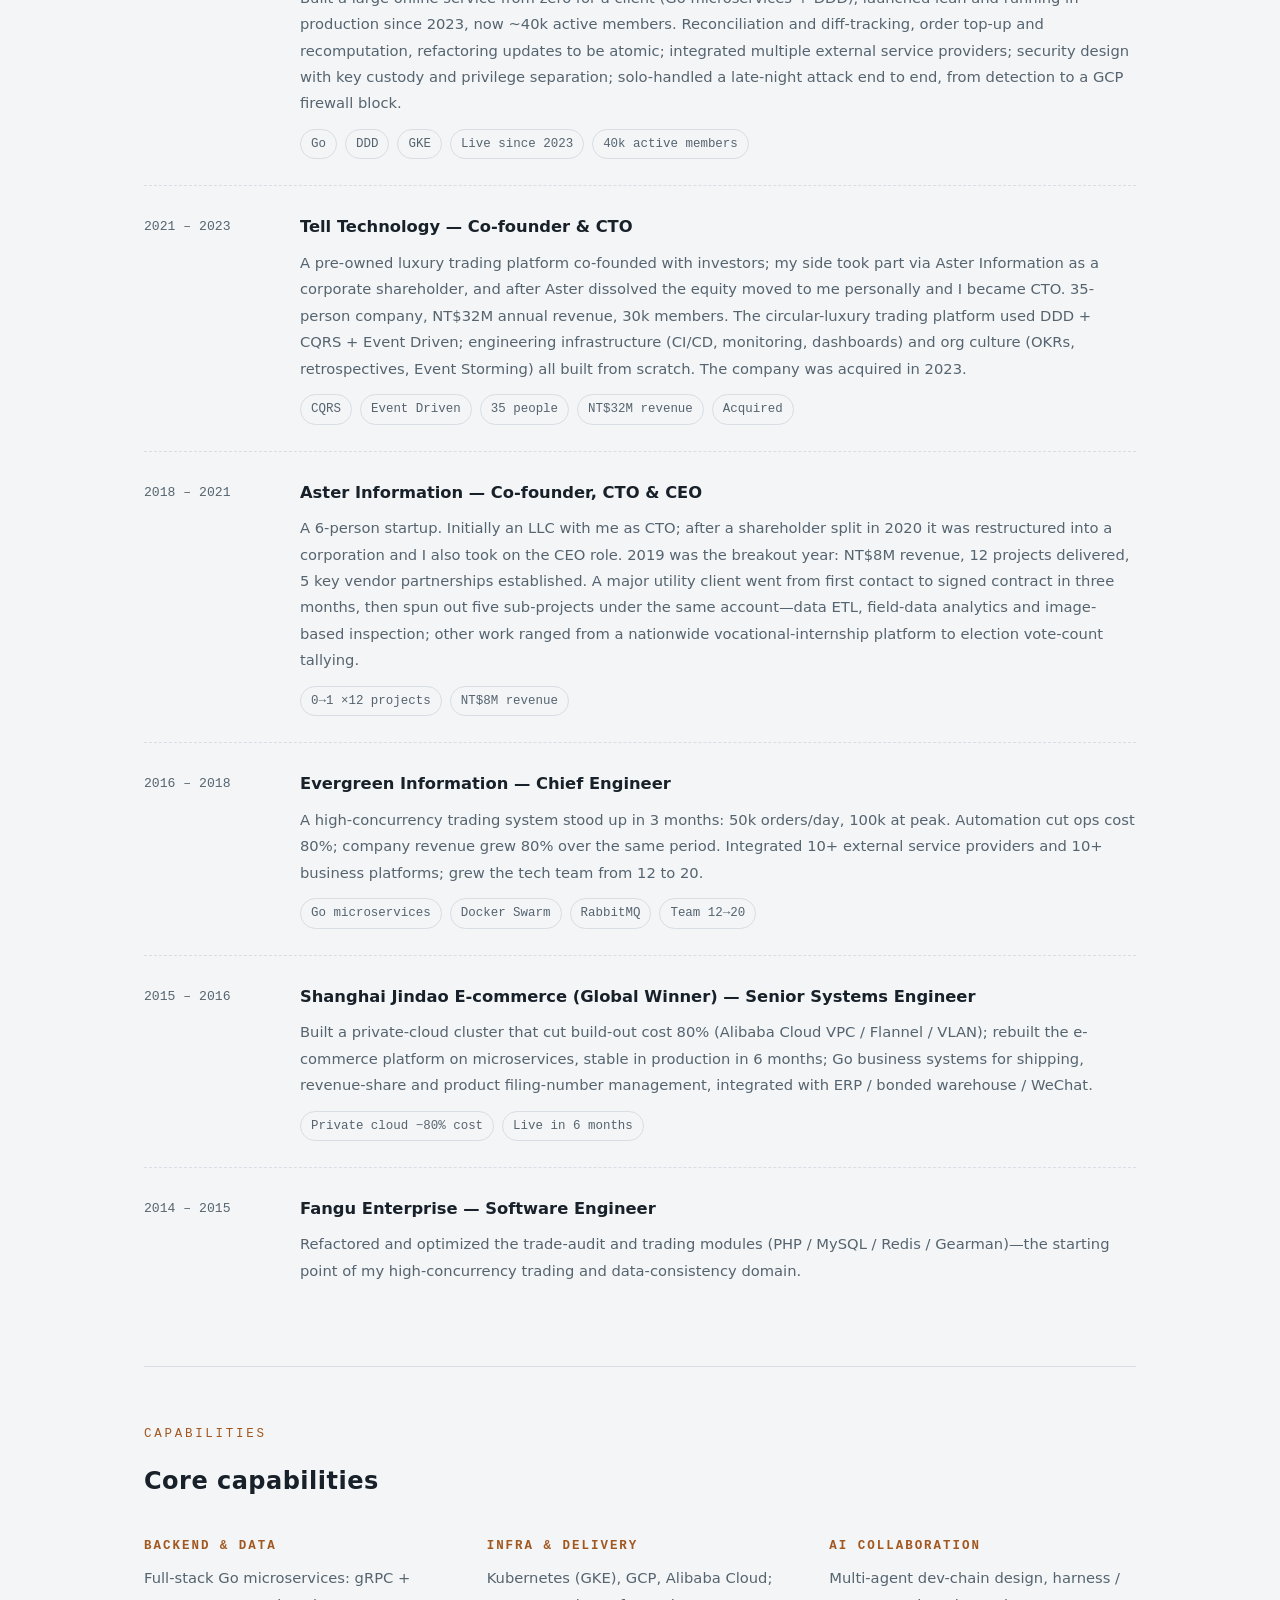
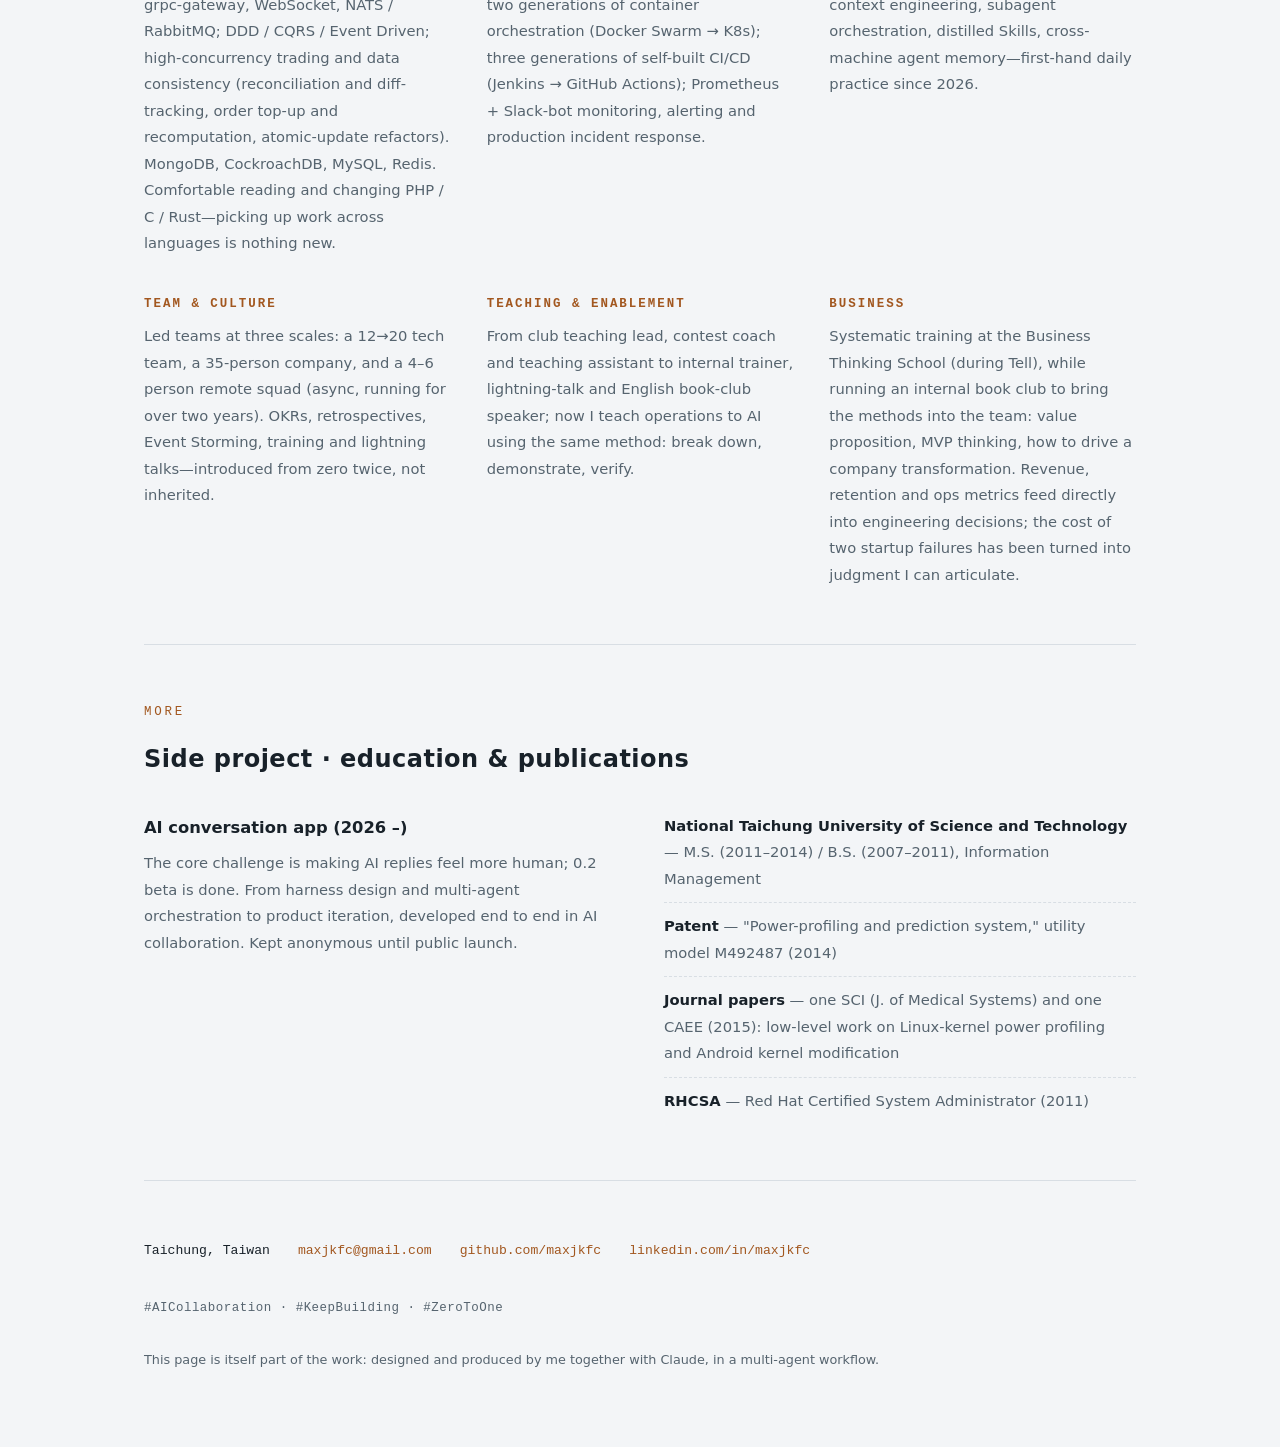
==== commit 874985c0: "site: i18n review 修正——屬性層切換與導覽列標籤 回應 john review 的兩個 Important： - lang.js 換字迴圈擴充，支援 aria-label / tit" ====
--- a/resume/index.html
+++ b/resume/index.html
@@ -419,7 +419,7 @@
 <div class="wrap">
   <header class="top">
     <a class="brand" href="/">maxjkfc</a>
-    <nav aria-label="主要連結">
+    <nav aria-label="主要連結" data-en-label="Main navigation">
       <a href="https://github.com/maxjkfc">GitHub</a>
       <a href="https://www.linkedin.com/in/maxjkfc/">LinkedIn</a>
       <a href="mailto:maxjkfc@gmail.com">Email</a>
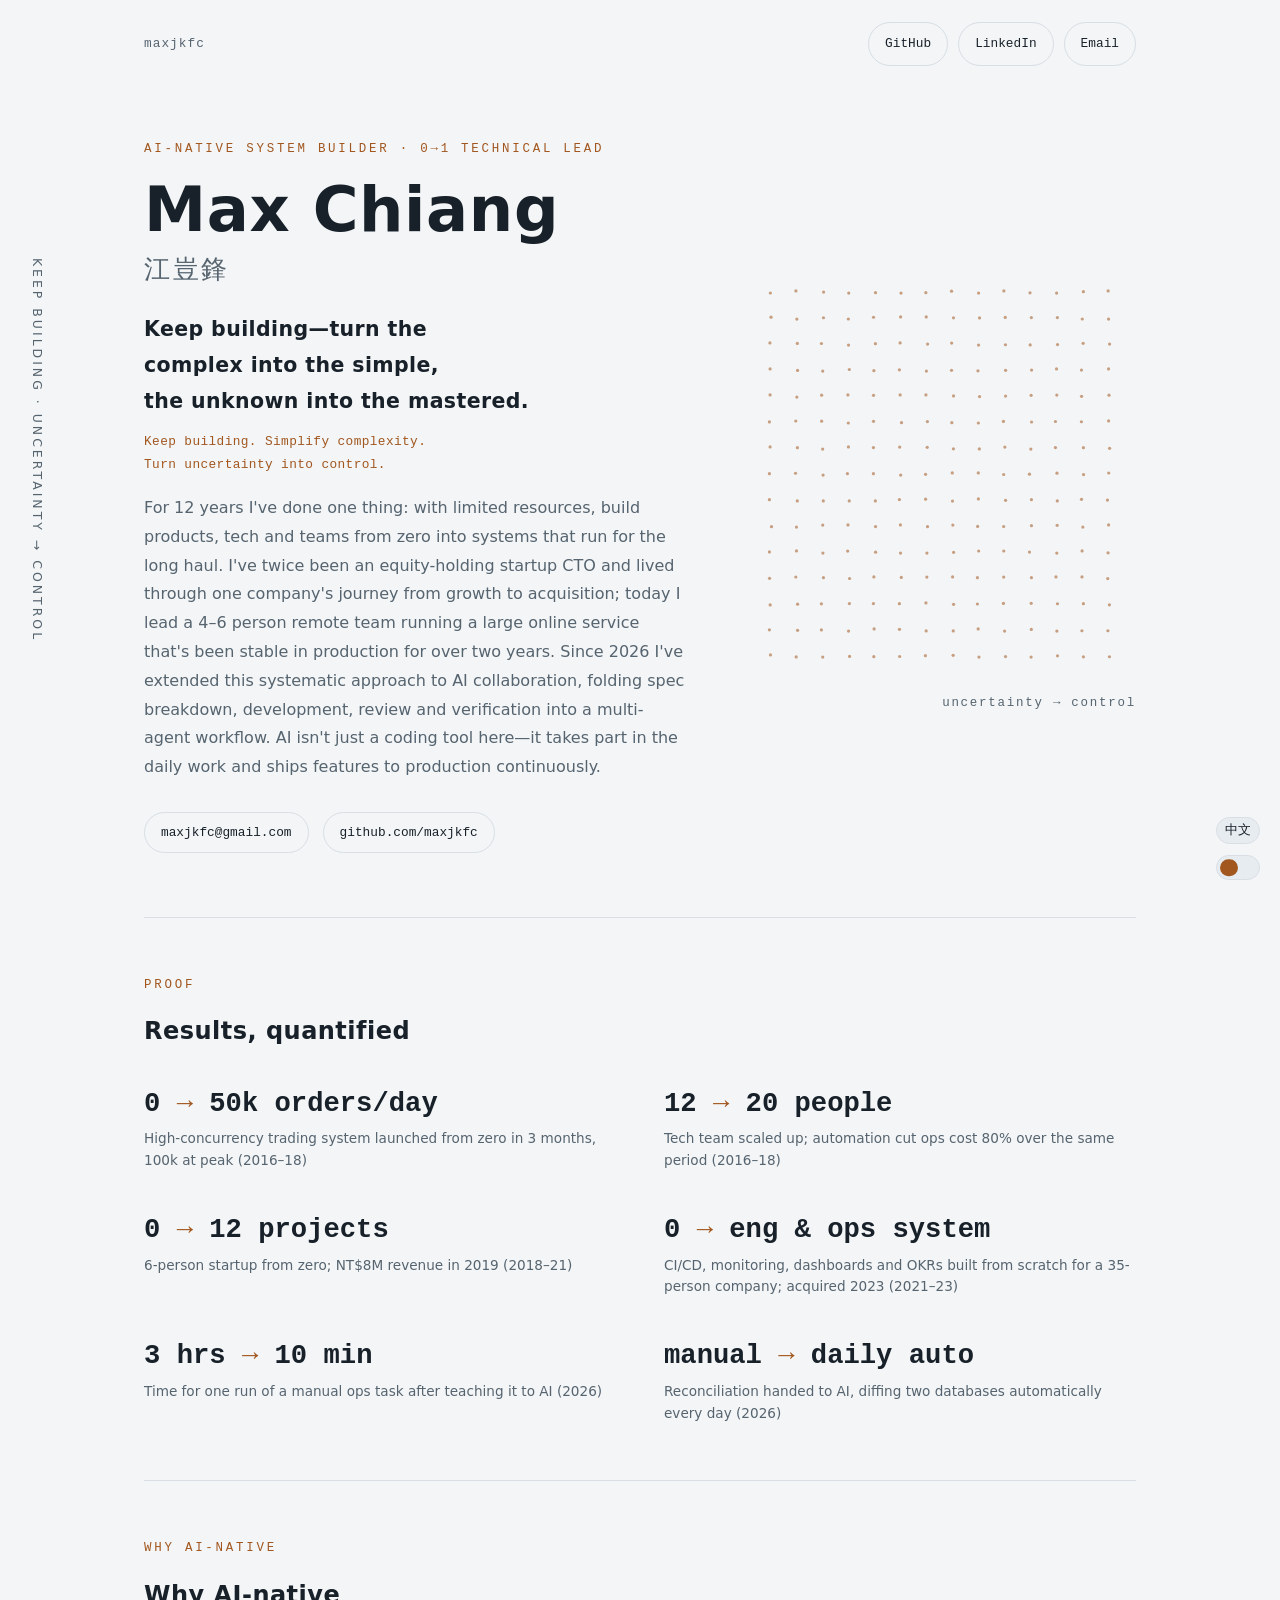
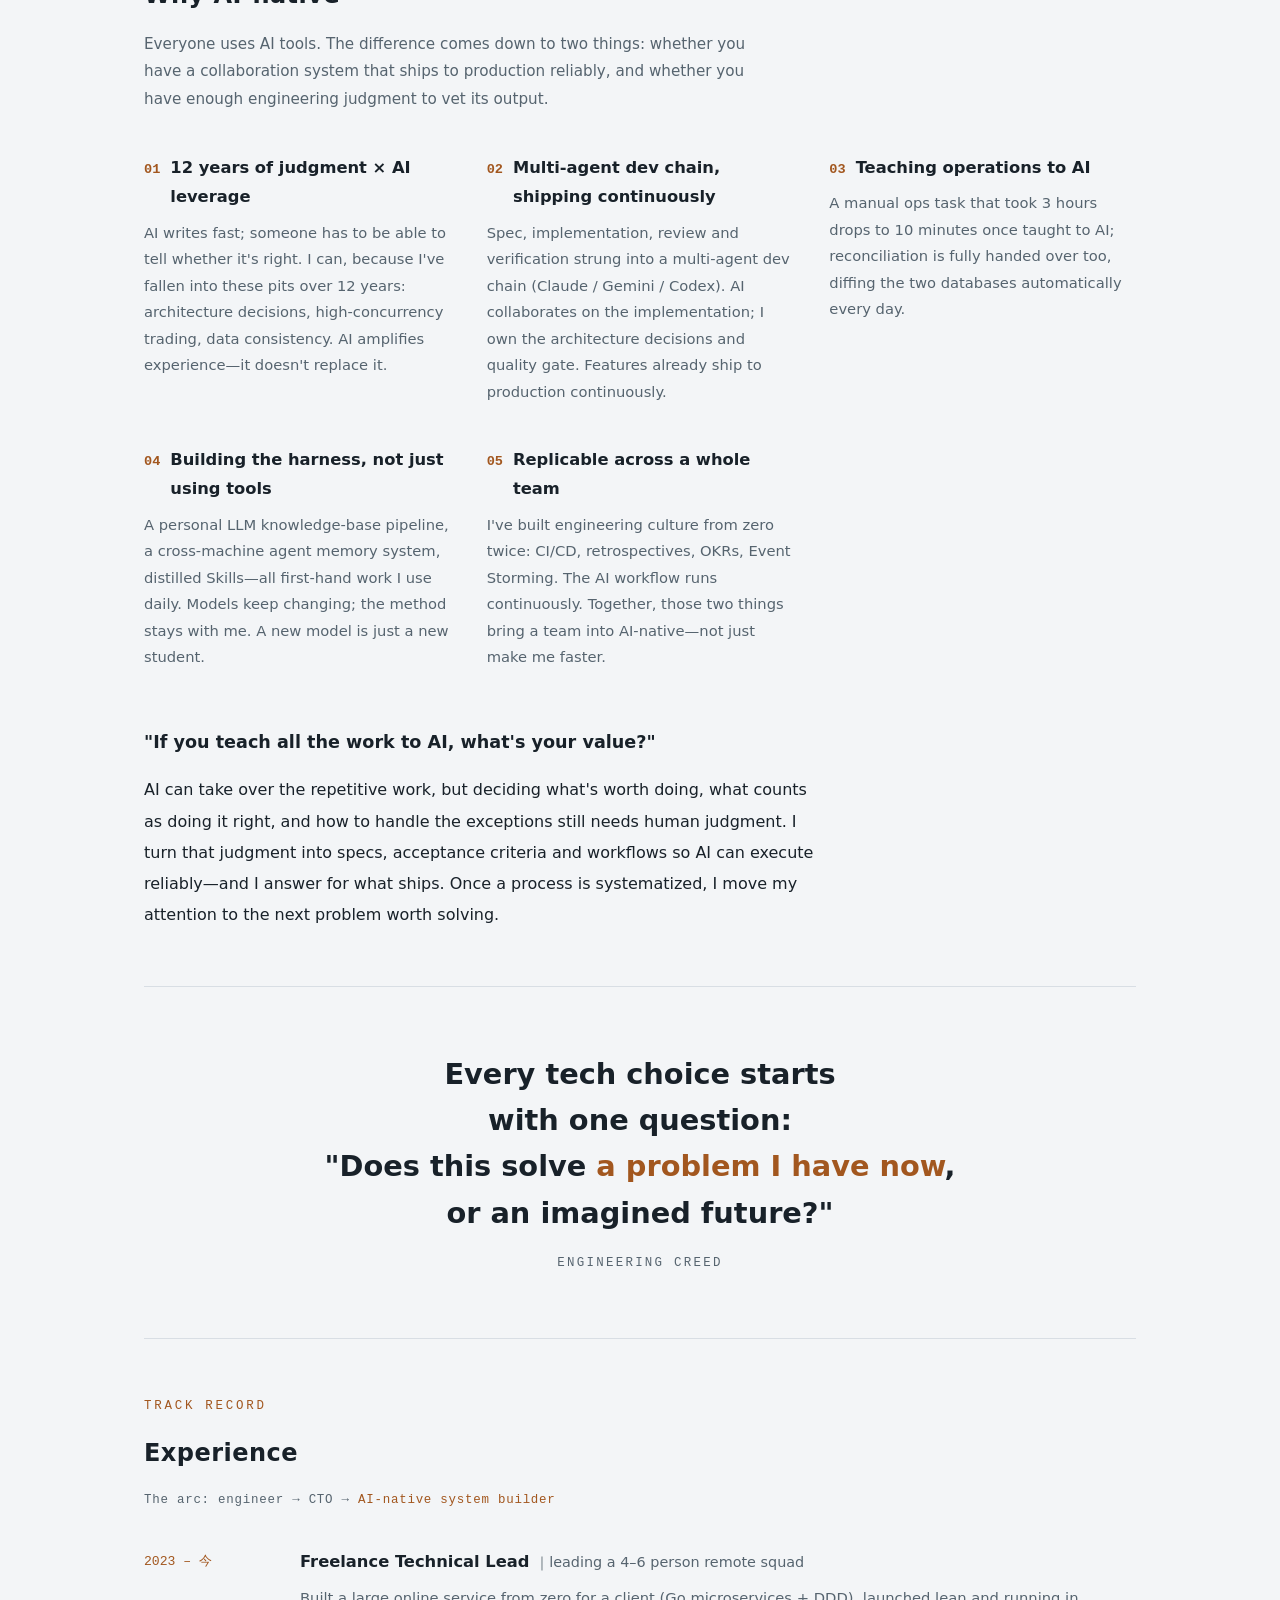
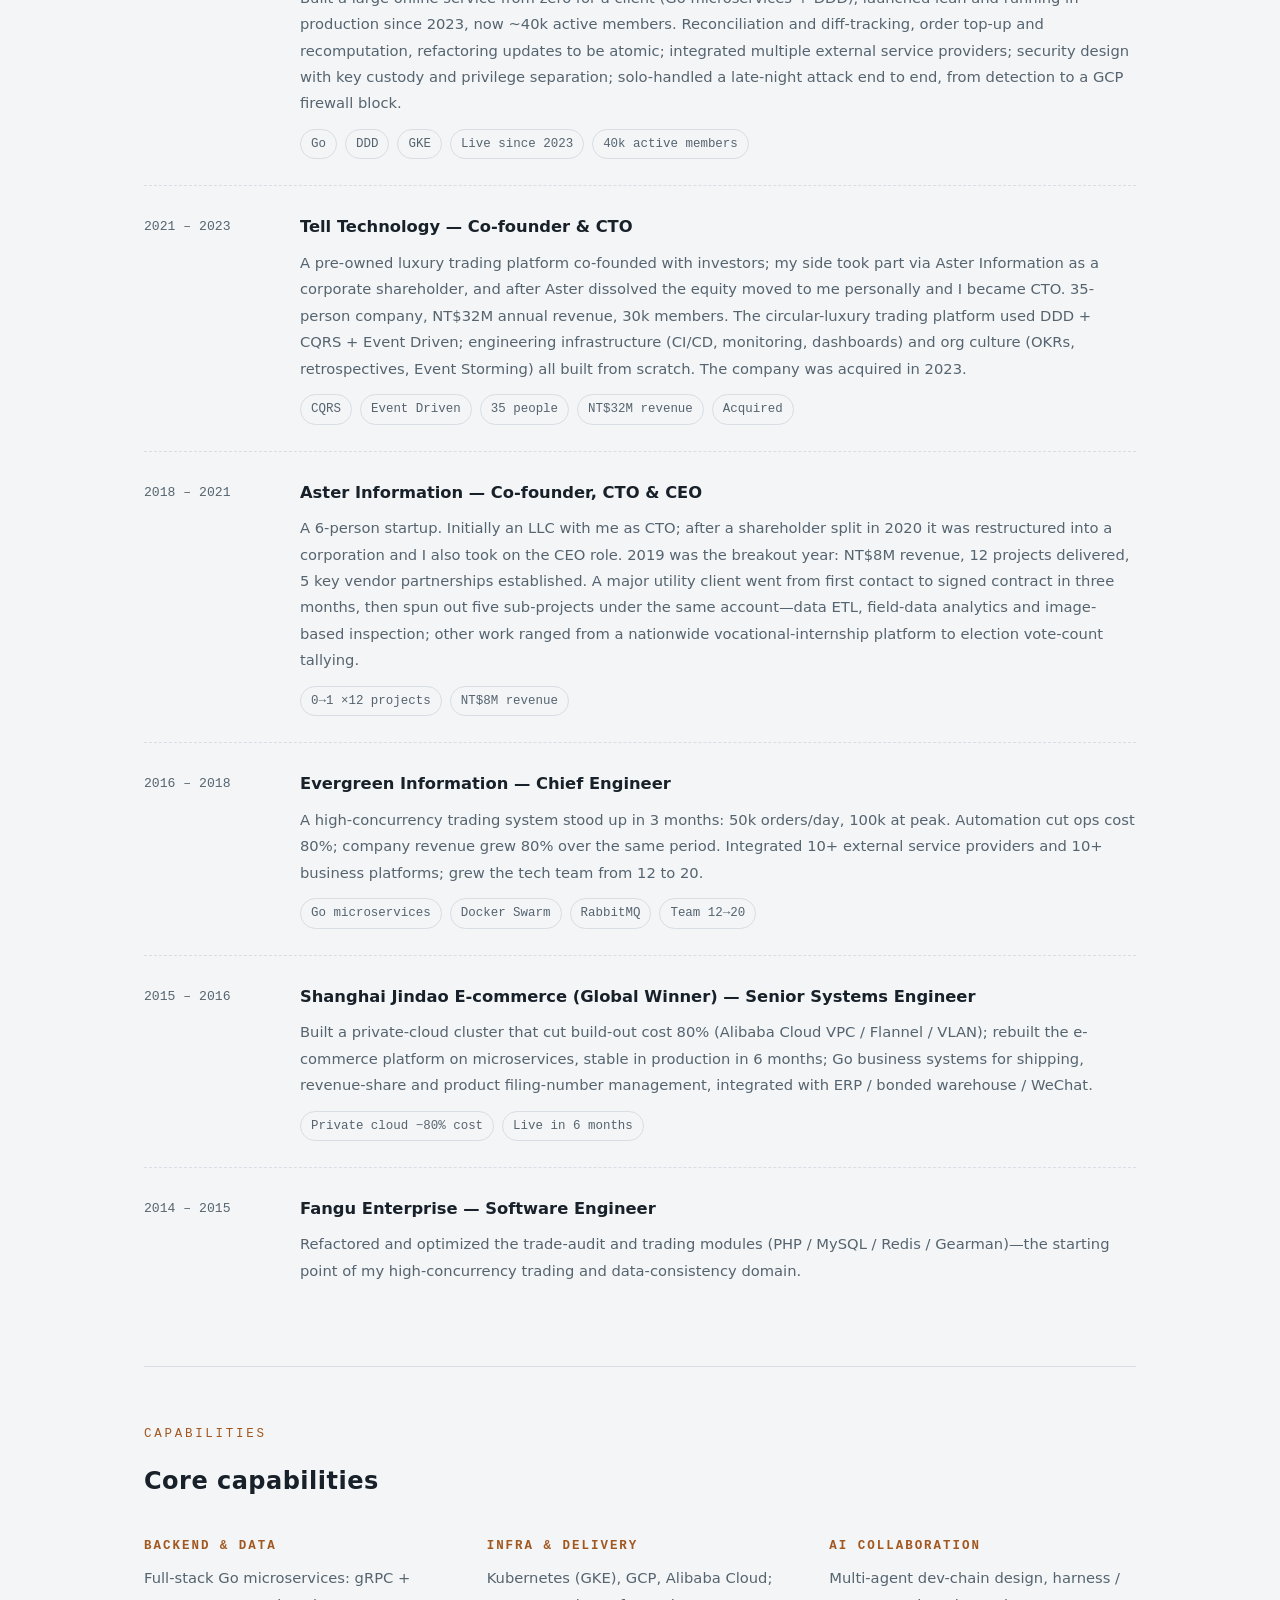
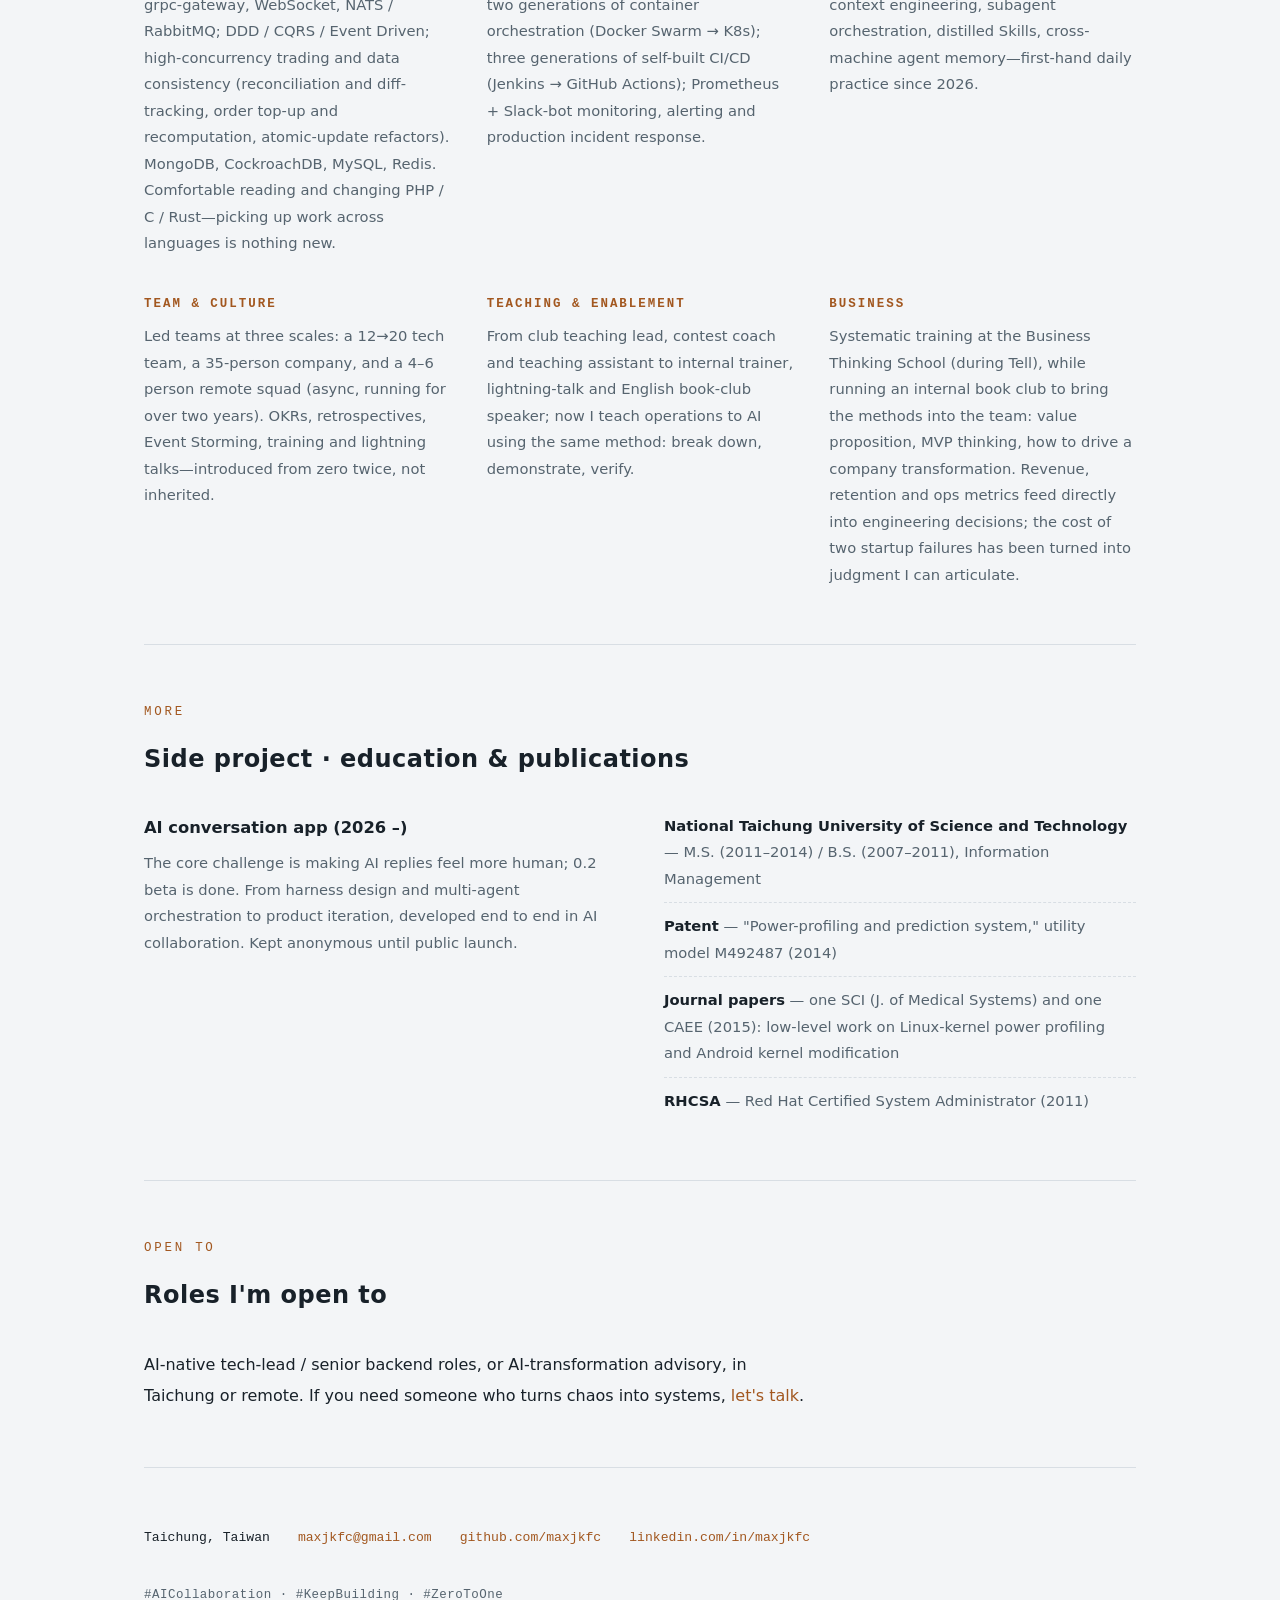
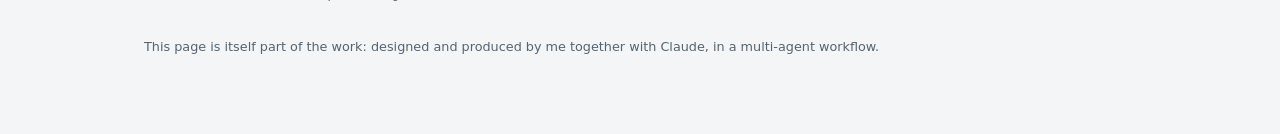
==== commit a4d95d0b: "site: 分享卡、履歷 Open To 與手機版 UX 修正 - 新增 og.png（1200×630），兩頁補 og:image 與 twitter summary_large_image - 履" ====
--- a/resume/index.html
+++ b/resume/index.html
@@ -14,12 +14,16 @@
 <meta name="description" data-en="AI-native System Builder / Product Engineer. 12 years in backend and infrastructure, twice an equity-holding startup CTO; built products, tech and teams from zero into systems that run for the long haul, extended since 2026 into AI collaboration and multi-agent workflows." content="AI-native System Builder／Product Engineer。12 年後端與基礎設施、兩次新創持股 CTO；把產品、技術與團隊從零建構成能長期運作的系統，2026 年起延伸到 AI 協作與 multi-agent 工作流。">
 <meta property="og:type" content="website">
 <meta property="og:title" content="江豈鋒 Max Chiang — AI-native System Builder">
-<meta property="og:description" content="AI-native System Builder／Product Engineer。12 年後端與基礎設施、兩次新創持股 CTO；把產品、技術與團隊從零建構成能長期運作的系統，2026 年起延伸到 AI 協作與 multi-agent 工作流。">
+<meta property="og:description" content="12 yrs backend &amp; infra, twice an equity-holding startup CTO; building products, tech and teams into systems that last — extended into multi-agent AI workflows since 2026.｜12 年後端與基礎設施、兩次新創持股 CTO，2026 年起延伸到 AI 協作與 multi-agent 工作流。">
 <meta property="og:url" content="https://maxjkfc.github.io/resume/">
 <meta property="og:locale" content="zh_TW">
-<meta name="twitter:card" content="summary">
+<meta property="og:image" content="https://maxjkfc.github.io/og.png">
+<meta property="og:image:width" content="1200">
+<meta property="og:image:height" content="630">
+<meta name="twitter:card" content="summary_large_image">
+<meta name="twitter:image" content="https://maxjkfc.github.io/og.png">
 <meta name="twitter:title" content="江豈鋒 Max Chiang — AI-native System Builder">
-<meta name="twitter:description" content="AI-native System Builder／Product Engineer。12 年後端與基礎設施、兩次新創持股 CTO；把產品、技術與團隊從零建構成能長期運作的系統，2026 年起延伸到 AI 協作與 multi-agent 工作流。">
+<meta name="twitter:description" content="12 yrs backend &amp; infra, twice an equity-holding startup CTO; building products, tech and teams into systems that last — extended into multi-agent AI workflows since 2026.｜12 年後端與基礎設施、兩次新創持股 CTO，2026 年起延伸到 AI 協作與 multi-agent 工作流。">
 <link rel="canonical" href="https://maxjkfc.github.io/resume/">
 <link rel="icon" href="data:image/svg+xml,<svg xmlns='http://www.w3.org/2000/svg' viewBox='0 0 100 100'><text y='.9em' font-size='90'>🎛️</text></svg>">
 <script src="/theme.js"></script>
@@ -708,6 +712,14 @@
     </div>
   </section>
 
+  <section class="reveal" id="open-to">
+    <p class="eyebrow">Open To</p>
+    <h2 lang="zh">正在尋找的機會</h2>
+    <h2 lang="en">Roles I'm open to</h2>
+    <p class="why-closer" lang="zh">AI-native 技術負責人／資深後端職位，或 AI 轉型顧問合作，台中或遠端。如果你需要一個把混亂變成系統的人，<a href="mailto:maxjkfc@gmail.com">聊聊</a>。</p>
+    <p class="why-closer" lang="en">AI-native tech-lead / senior backend roles, or AI-transformation advisory, in Taichung or remote. If you need someone who turns chaos into systems, <a href="mailto:maxjkfc@gmail.com">let's talk</a>.</p>
+  </section>
+
   <footer>
     <div class="contact">
       <span lang="zh">台中市，台灣</span>
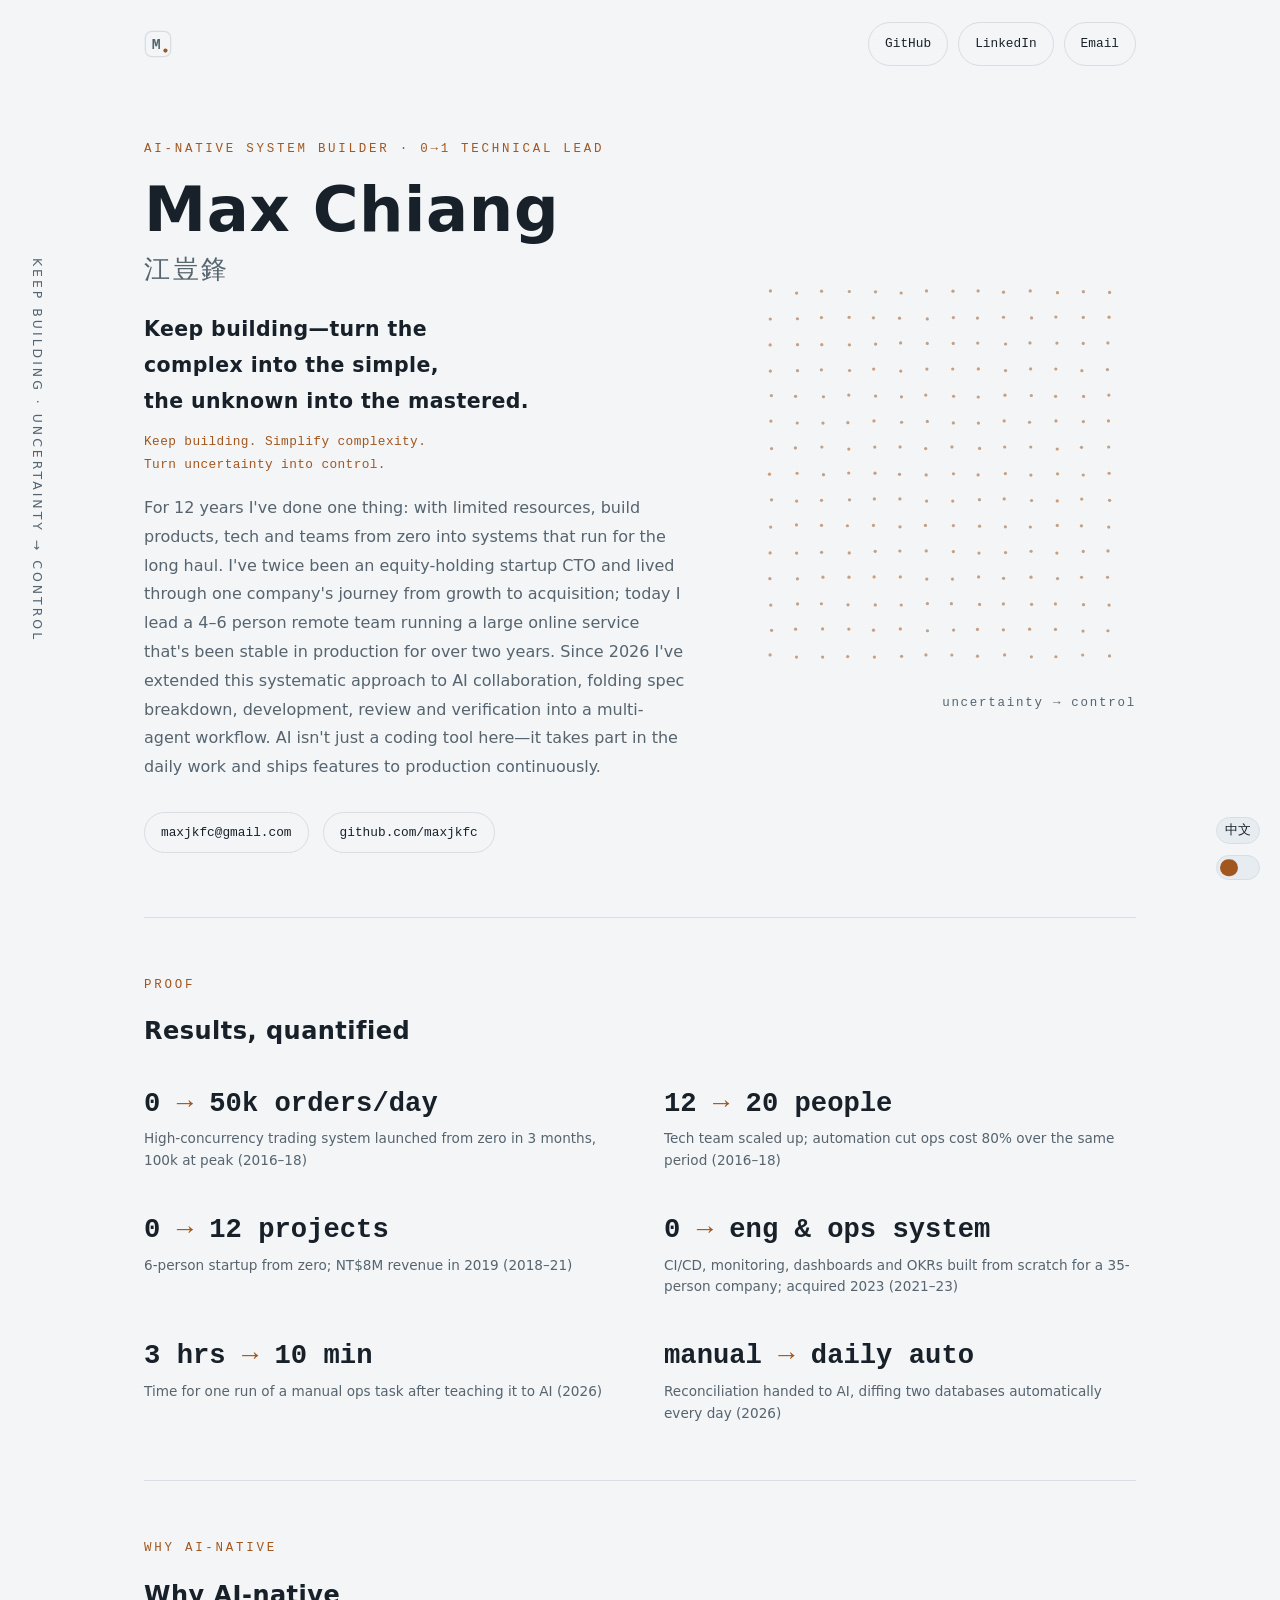
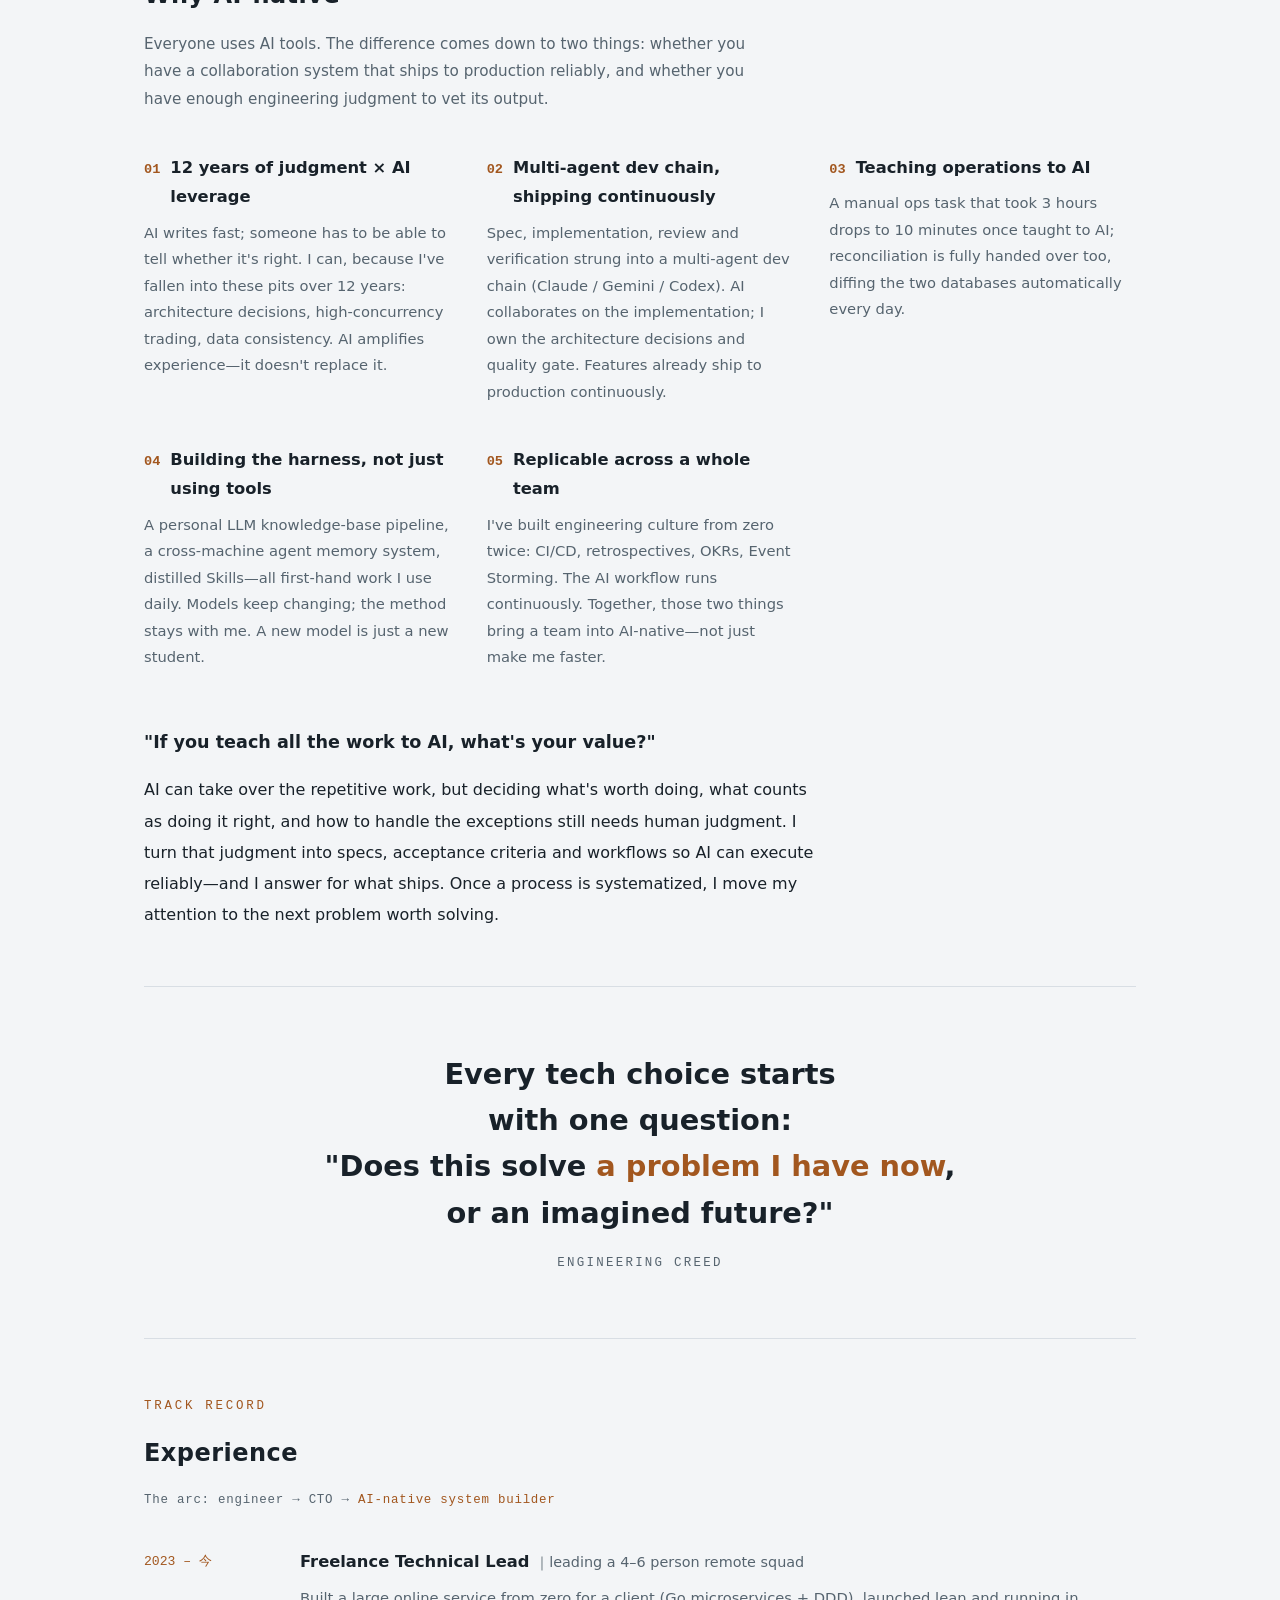
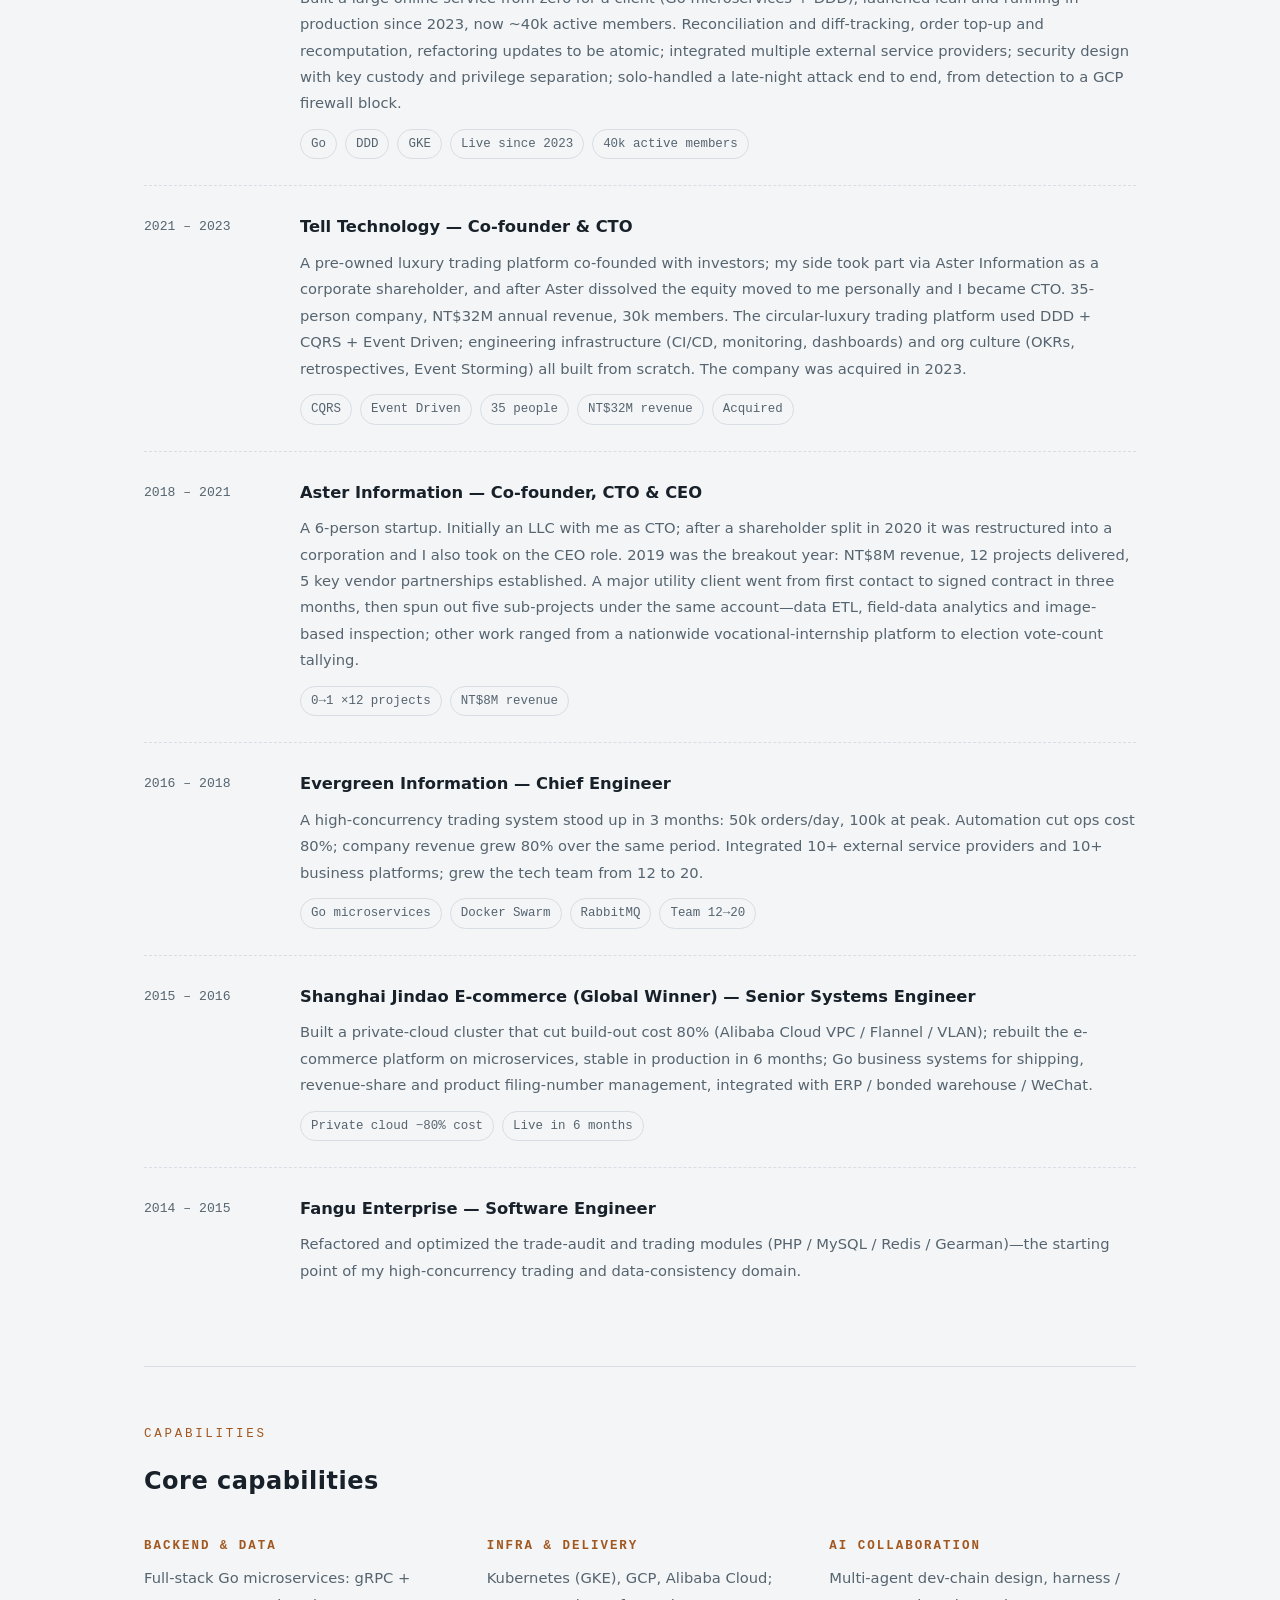
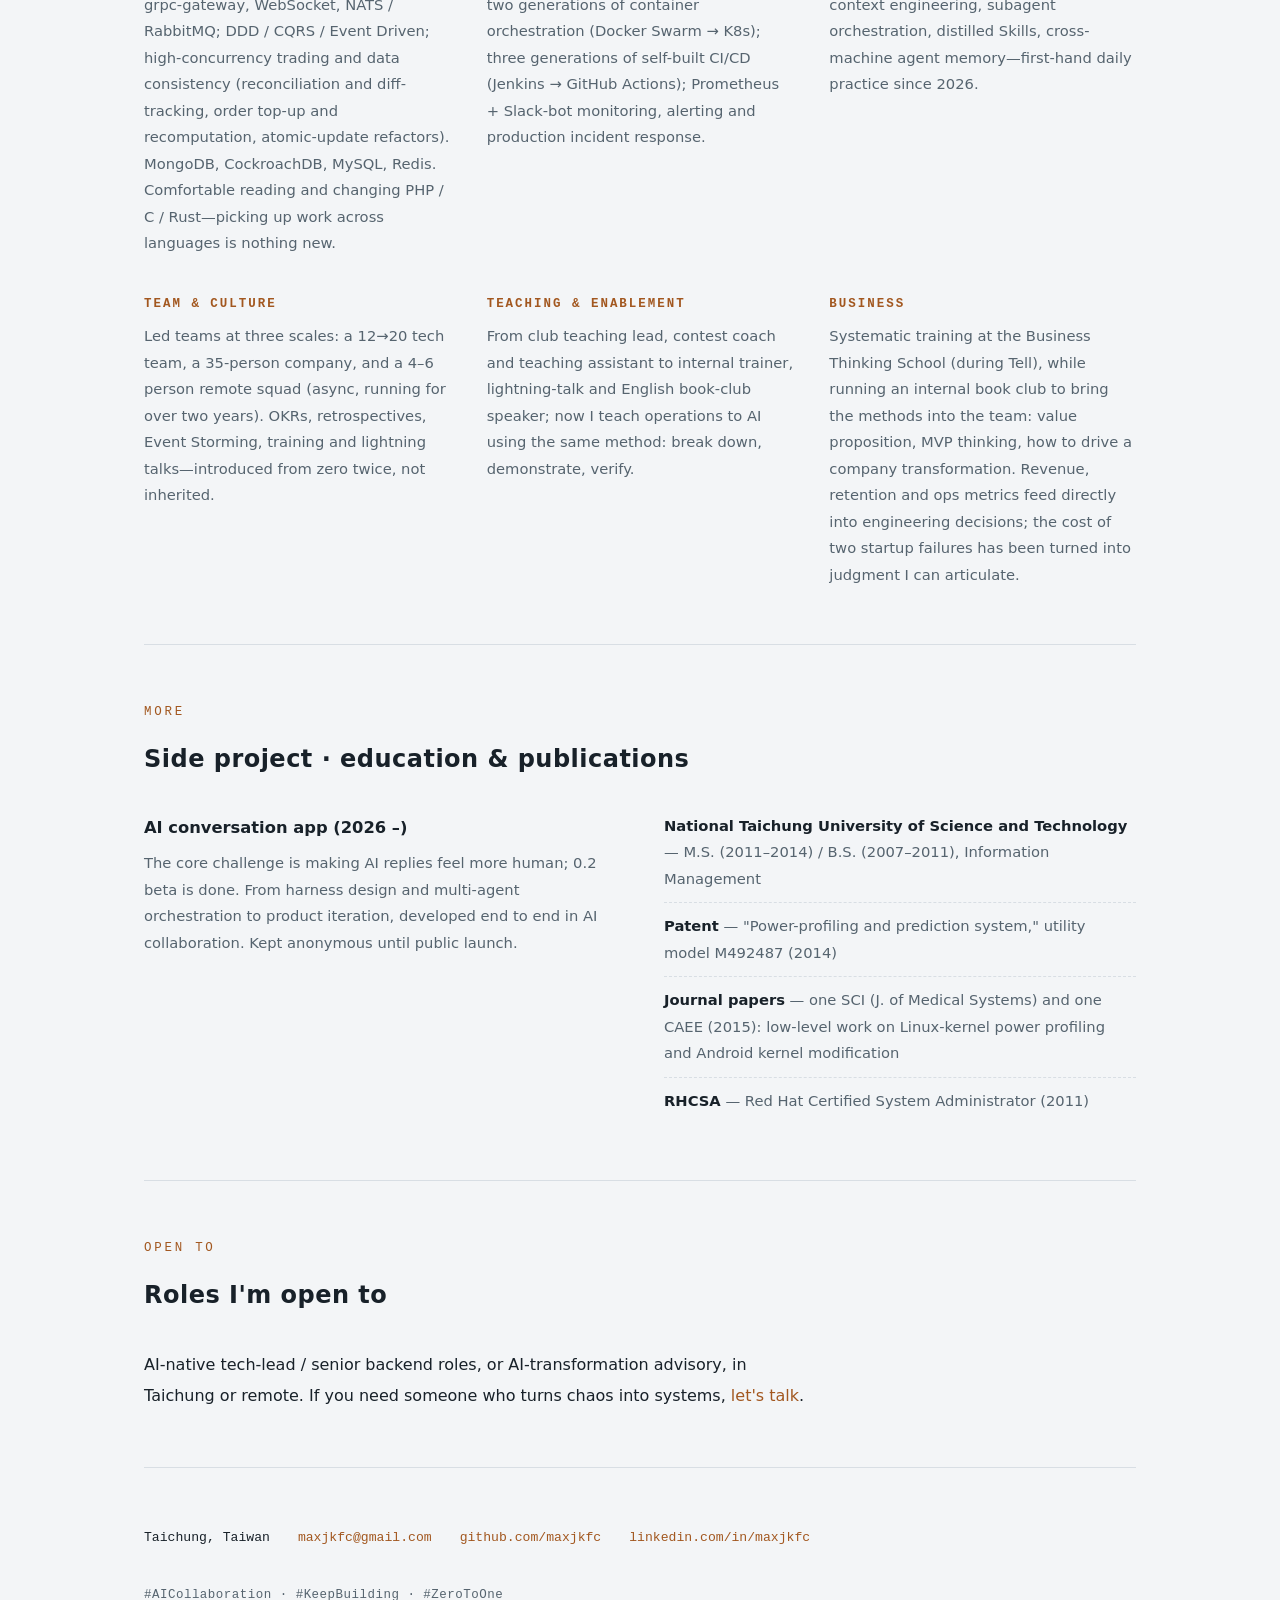
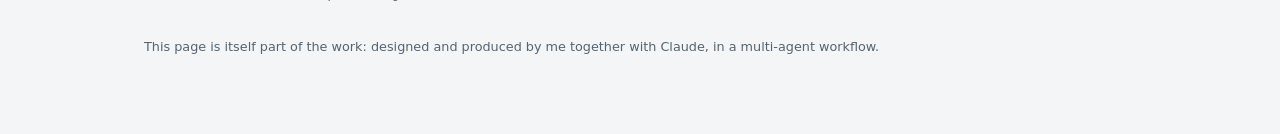
==== commit 1e5dfecf: "site: 左上角文字標誌換成 M. 圖標 hero 已有全名，maxjkfc 文字重複；改為 inline SVG 的等寬 M. lettermark（吃 --line／--accent／curre" ====
--- a/resume/index.html
+++ b/resume/index.html
@@ -422,7 +422,7 @@
 
 <div class="wrap">
   <header class="top">
-    <a class="brand" href="/">maxjkfc</a>
+    <a class="brand" href="/" aria-label="回首頁" data-en-label="Back to home"><svg aria-hidden="true" viewBox="0 0 32 32" width="28" height="28"><rect x="1.5" y="1.5" width="29" height="29" rx="7.5" fill="none" stroke="var(--line)" stroke-width="1.5"/><text x="14.5" y="17" text-anchor="middle" dominant-baseline="central" font-family="ui-monospace, 'SF Mono', Menlo, monospace" font-size="17" font-weight="700" fill="currentColor">M</text><circle cx="24.5" cy="23.5" r="2.4" fill="var(--accent)"/></svg></a>
     <nav aria-label="主要連結" data-en-label="Main navigation">
       <a href="https://github.com/maxjkfc">GitHub</a>
       <a href="https://www.linkedin.com/in/maxjkfc/">LinkedIn</a>
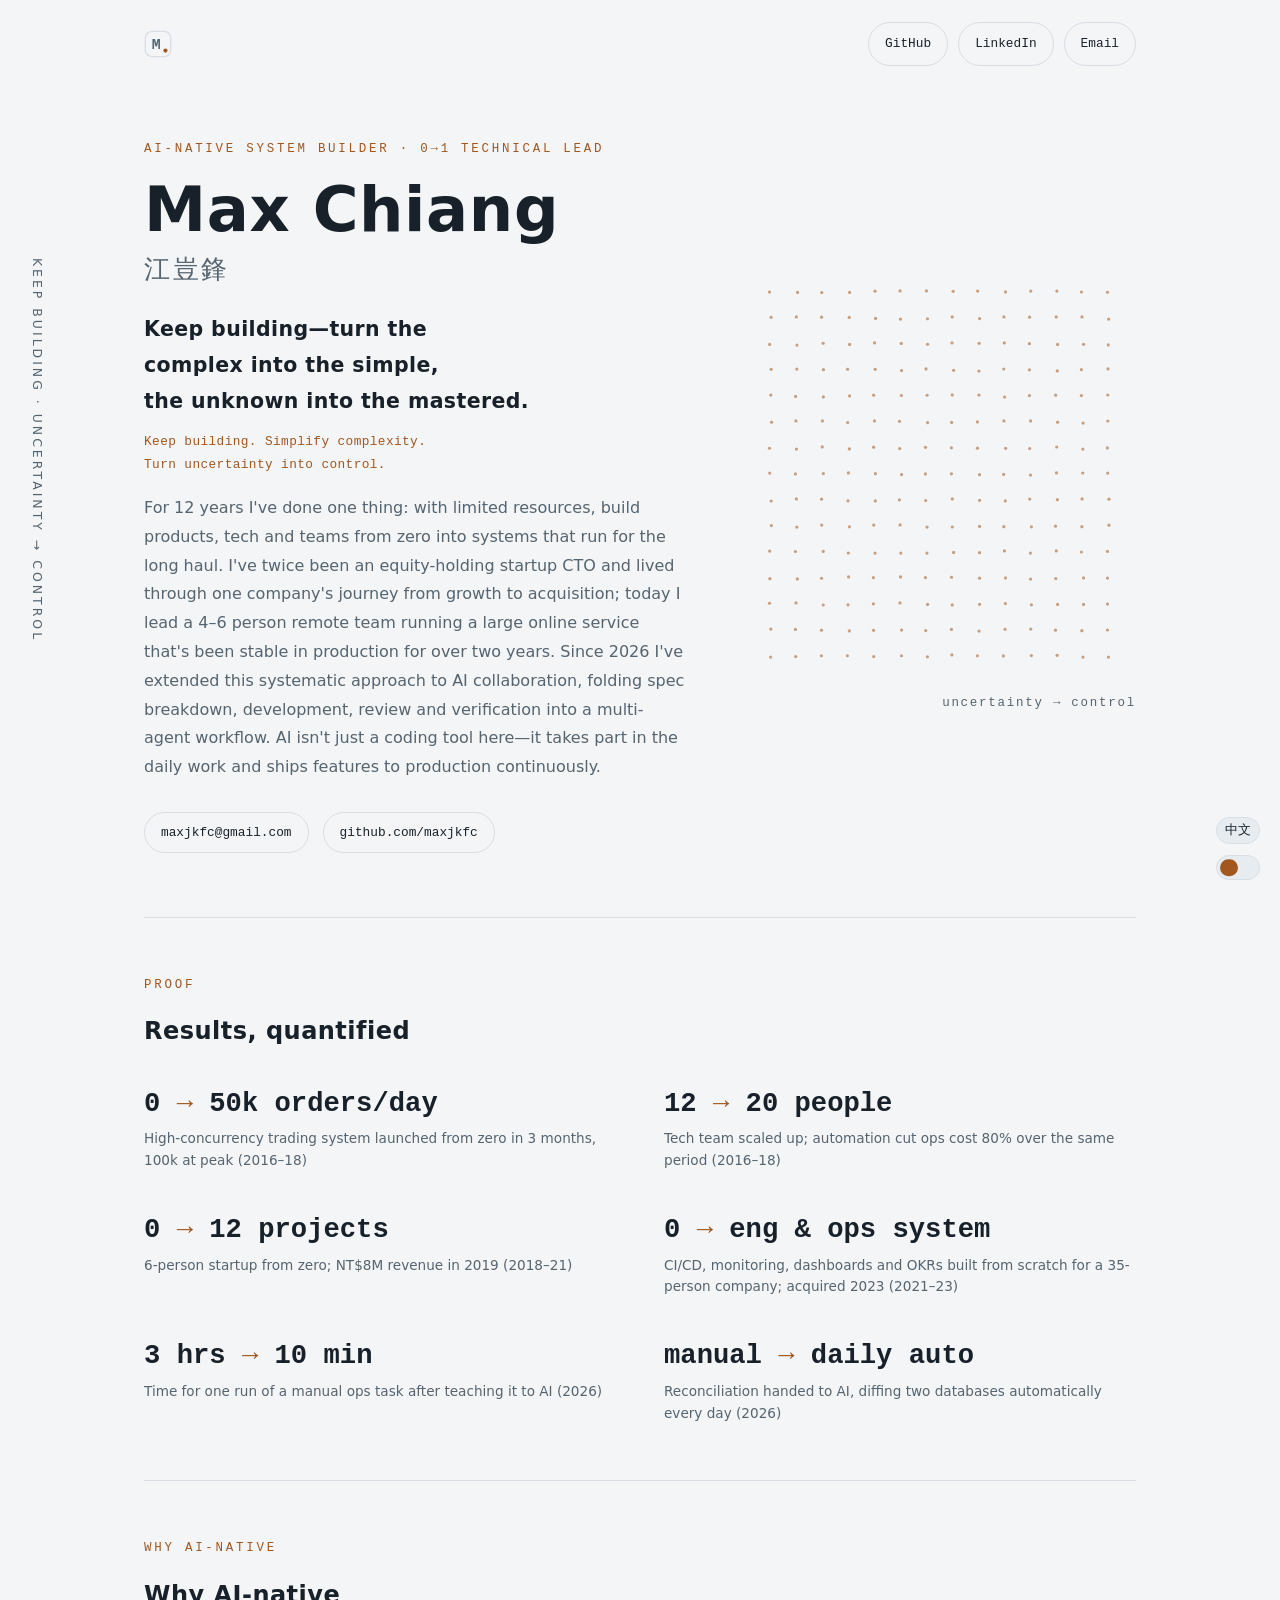
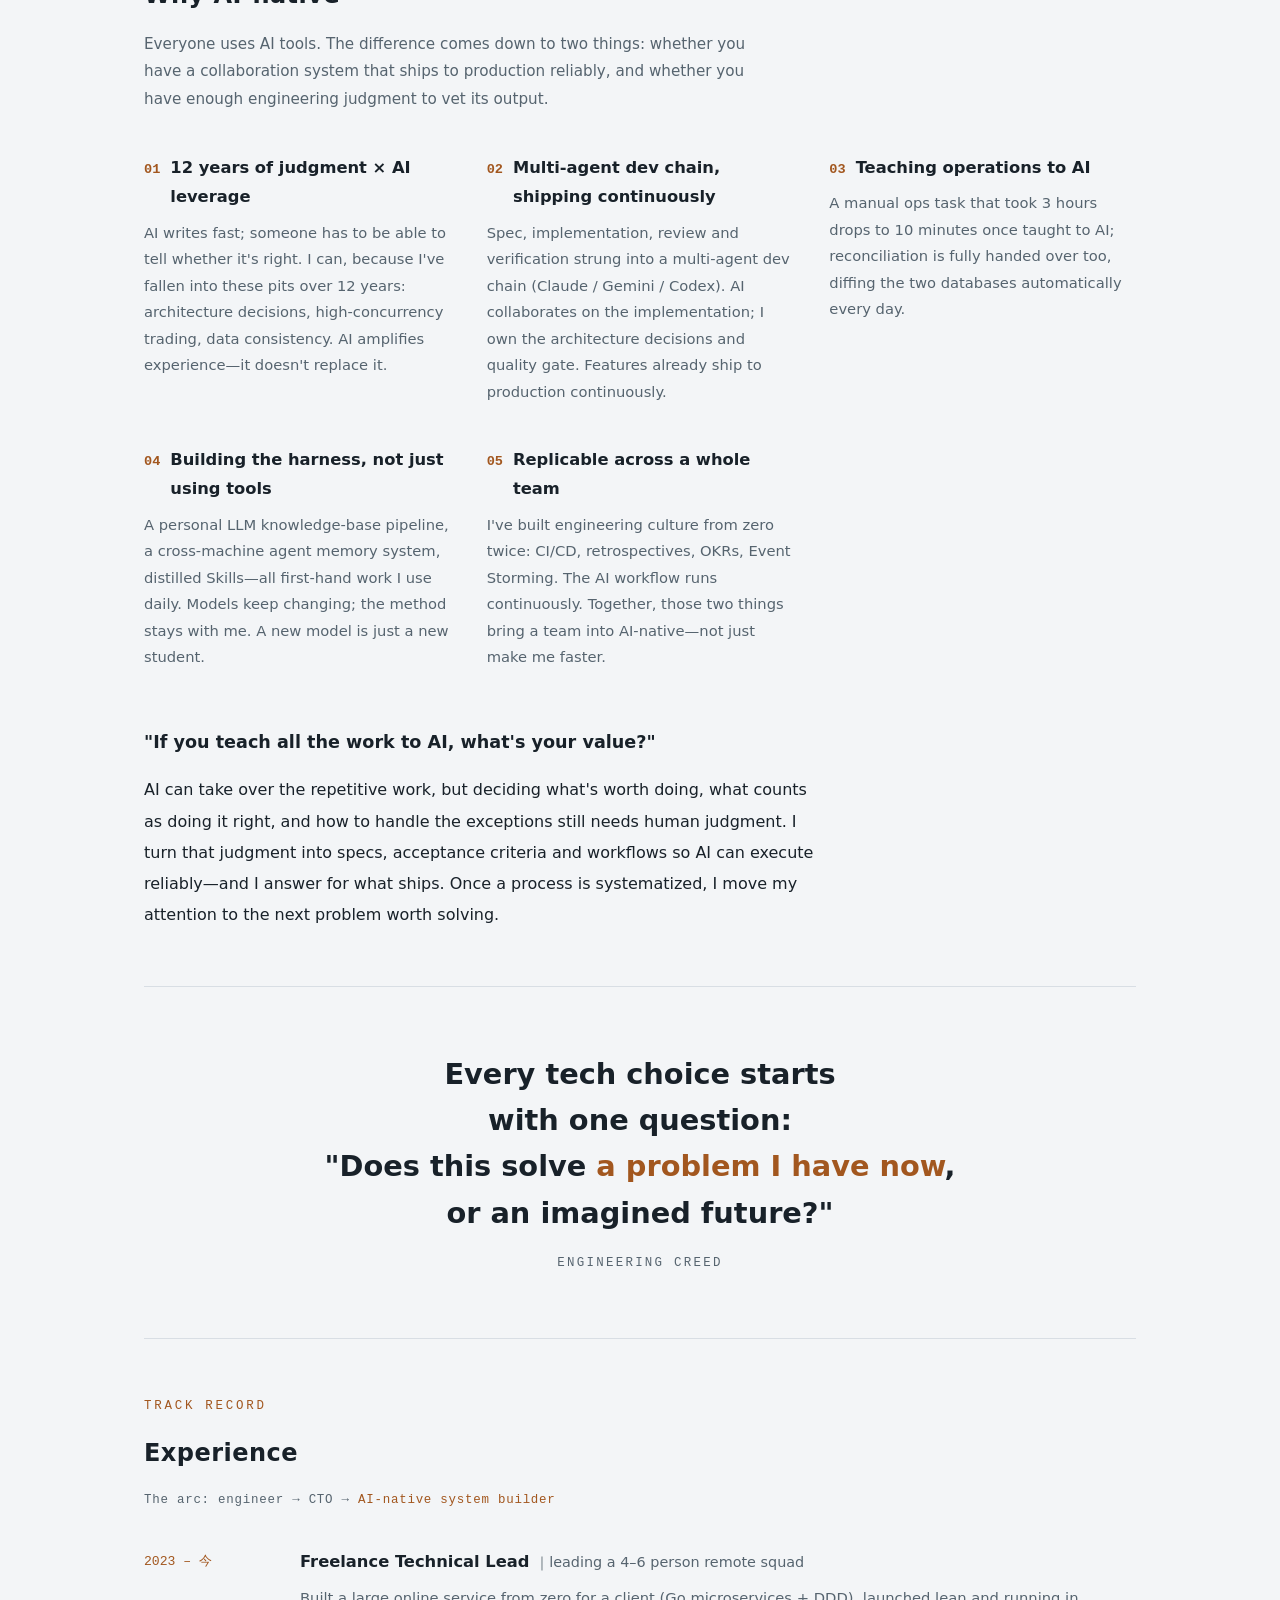
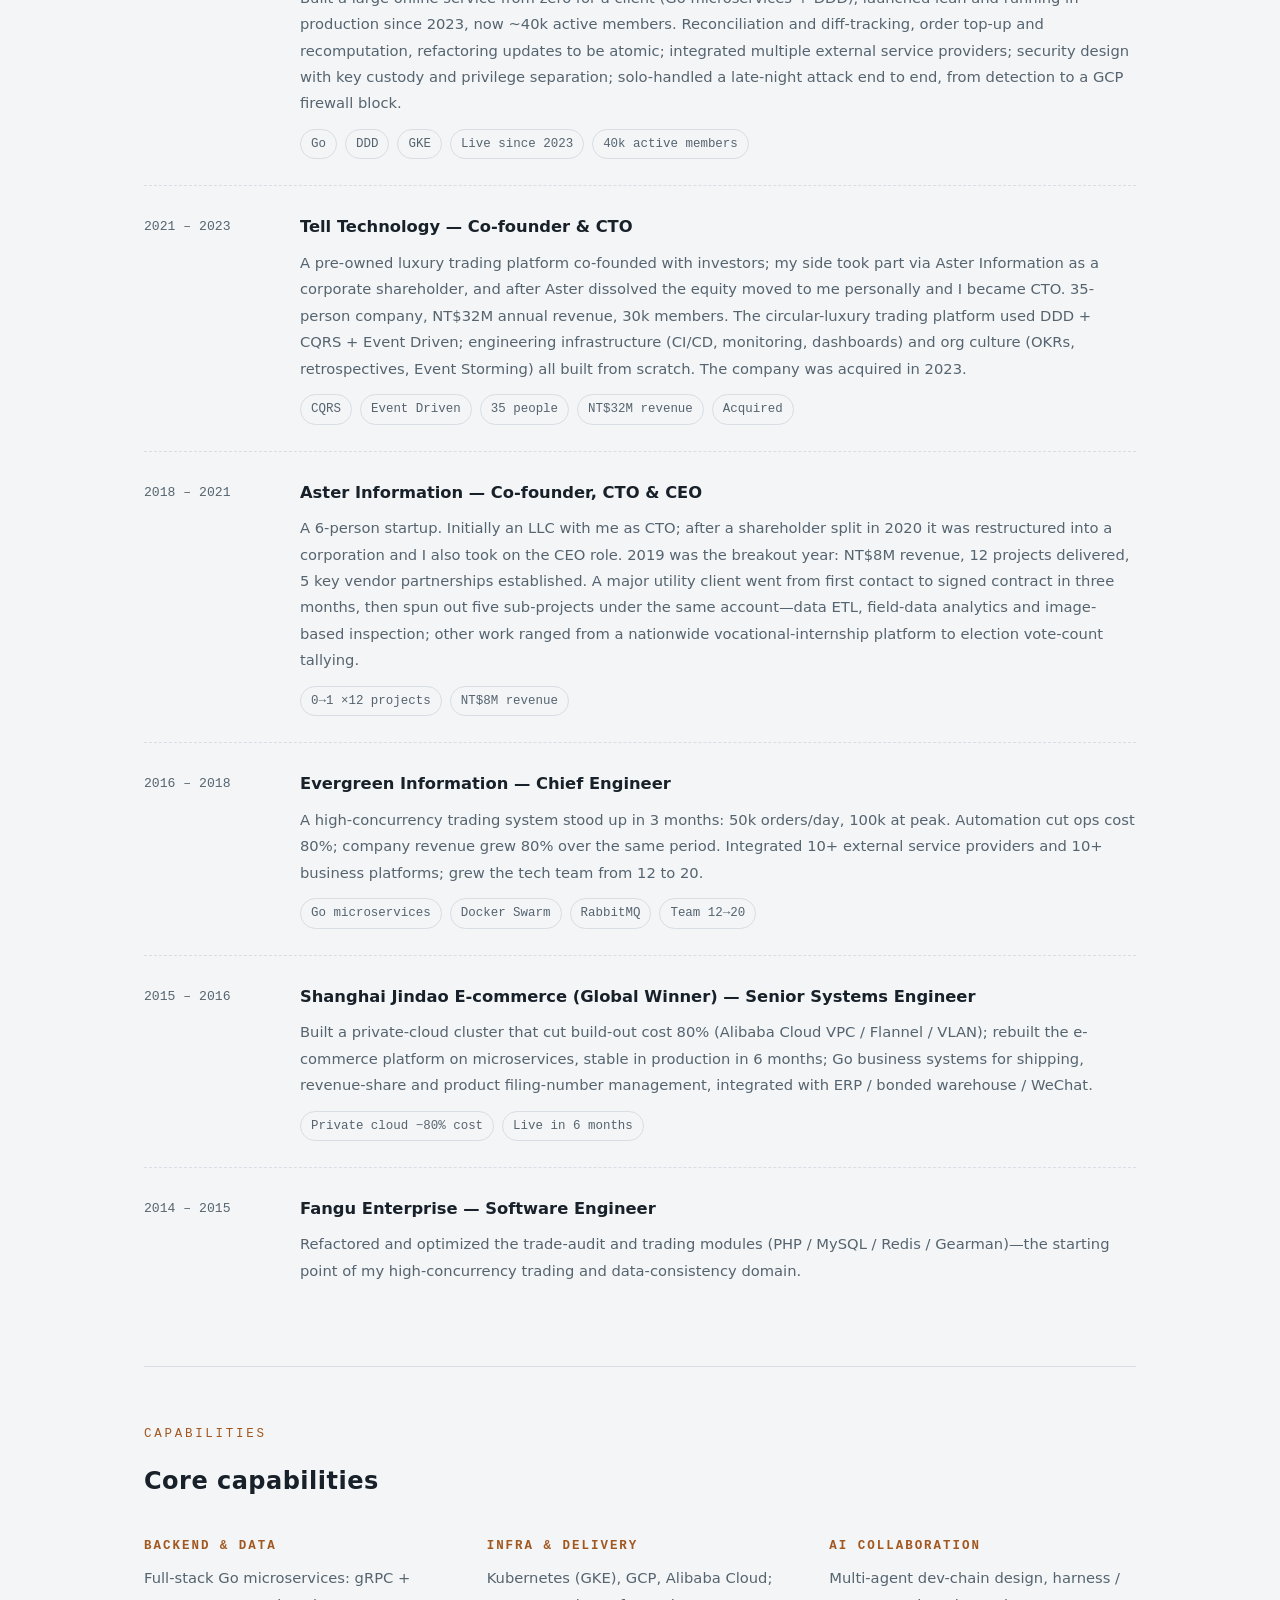
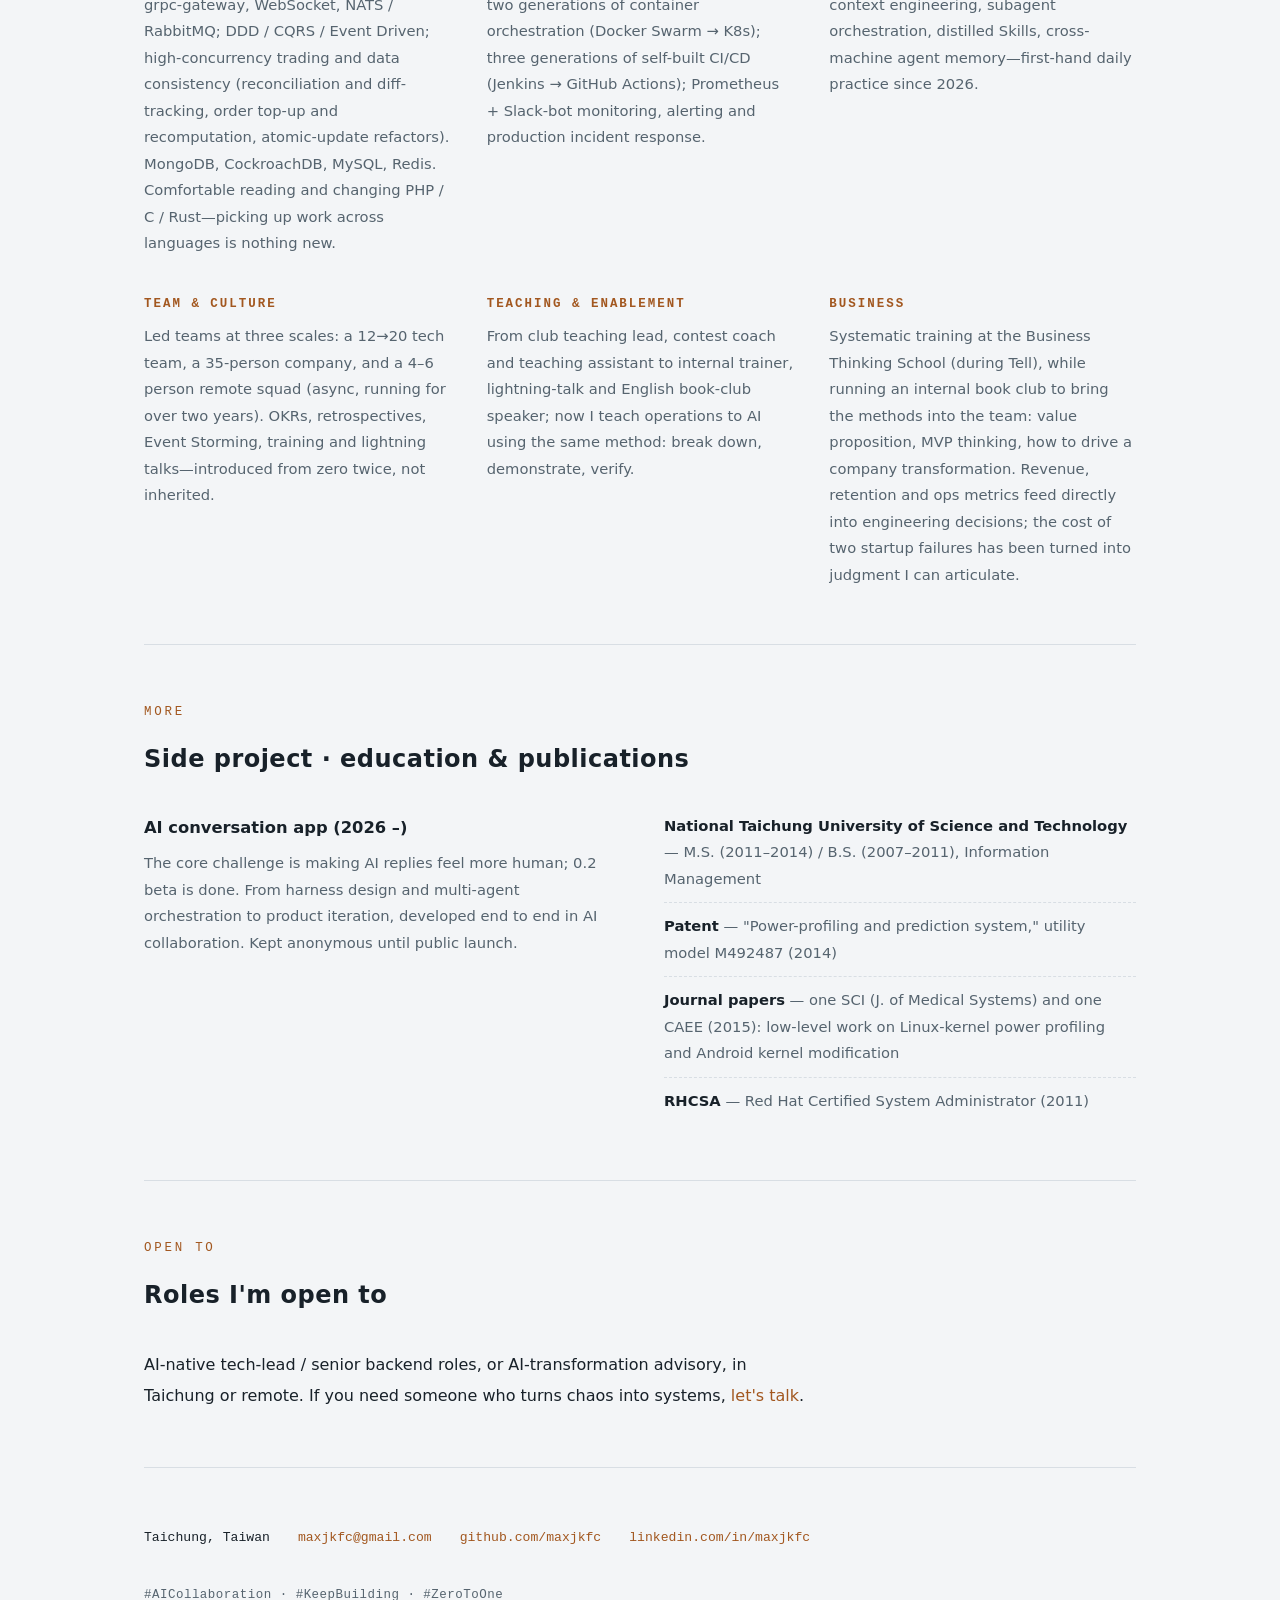
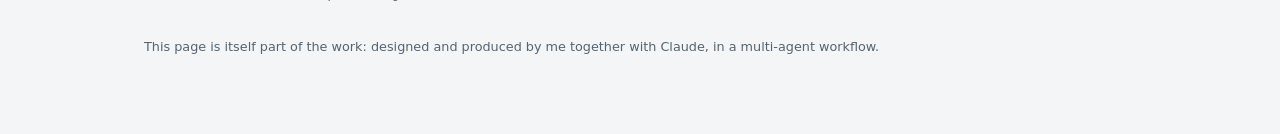
==== commit bb3e6639: "site: favicon 換成 M. 圖標，與左上角標誌一致 🎛️ emoji 改為同一顆 M. 的 data:svg，內嵌 prefers-color-scheme 讓深色分頁列自動換淺字。too" ====
--- a/resume/index.html
+++ b/resume/index.html
@@ -25,7 +25,7 @@
 <meta name="twitter:title" content="江豈鋒 Max Chiang — AI-native System Builder">
 <meta name="twitter:description" content="12 yrs backend &amp; infra, twice an equity-holding startup CTO; building products, tech and teams into systems that last — extended into multi-agent AI workflows since 2026.｜12 年後端與基礎設施、兩次新創持股 CTO，2026 年起延伸到 AI 協作與 multi-agent 工作流。">
 <link rel="canonical" href="https://maxjkfc.github.io/resume/">
-<link rel="icon" href="data:image/svg+xml,<svg xmlns='http://www.w3.org/2000/svg' viewBox='0 0 100 100'><text y='.9em' font-size='90'>🎛️</text></svg>">
+<link rel="icon" href="data:image/svg+xml,<svg xmlns='http://www.w3.org/2000/svg' viewBox='0 0 32 32'><style>rect{stroke:%23D8DEE4}text{fill:%23182129}@media(prefers-color-scheme:dark){rect{stroke:%2329323B}text{fill:%23E6EBEF}circle{fill:%23D6905A}}</style><rect x='1.5' y='1.5' width='29' height='29' rx='7.5' fill='none' stroke-width='1.5'/><text x='14.5' y='17' text-anchor='middle' dominant-baseline='central' font-family='ui-monospace,Menlo,monospace' font-size='17' font-weight='700'>M</text><circle cx='24.5' cy='23.5' r='2.4' fill='%23A2571F'/></svg>">
 <script src="/theme.js"></script>
 <script src="/lang.js"></script>
 </head>
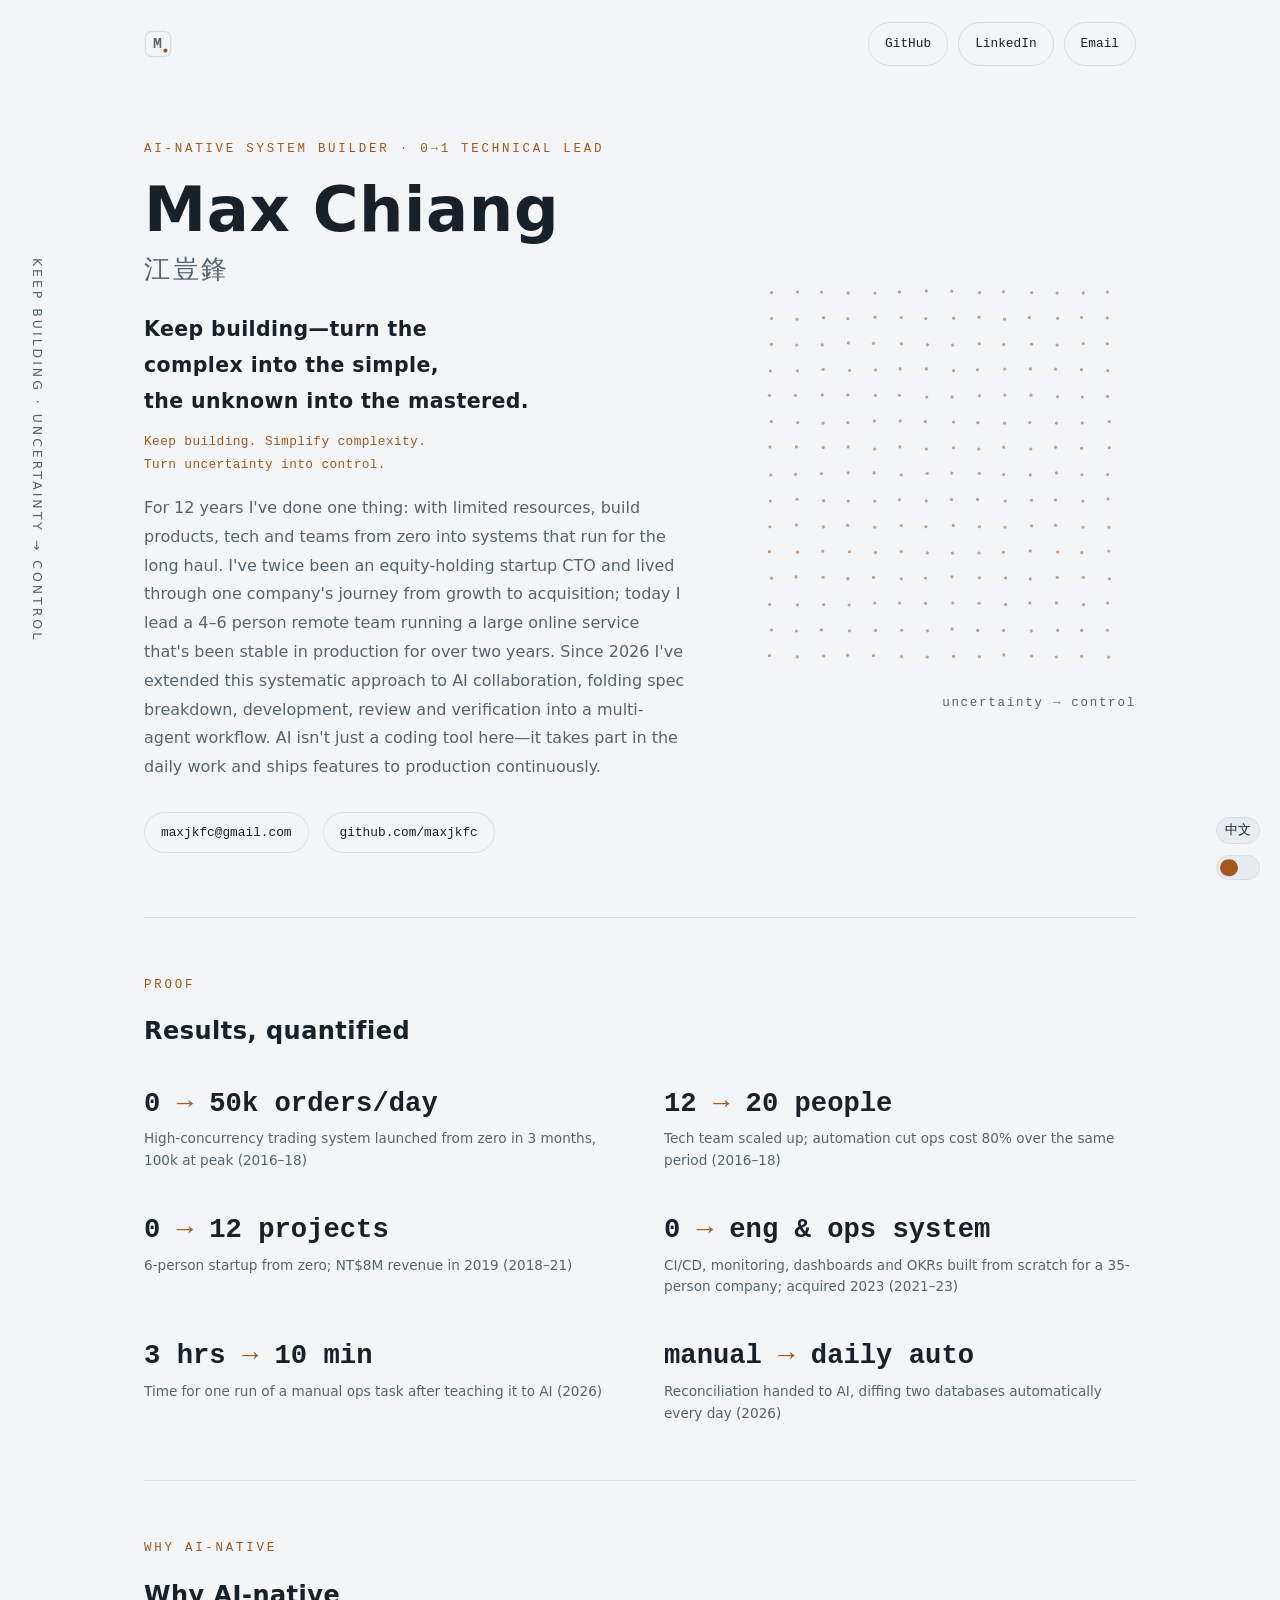
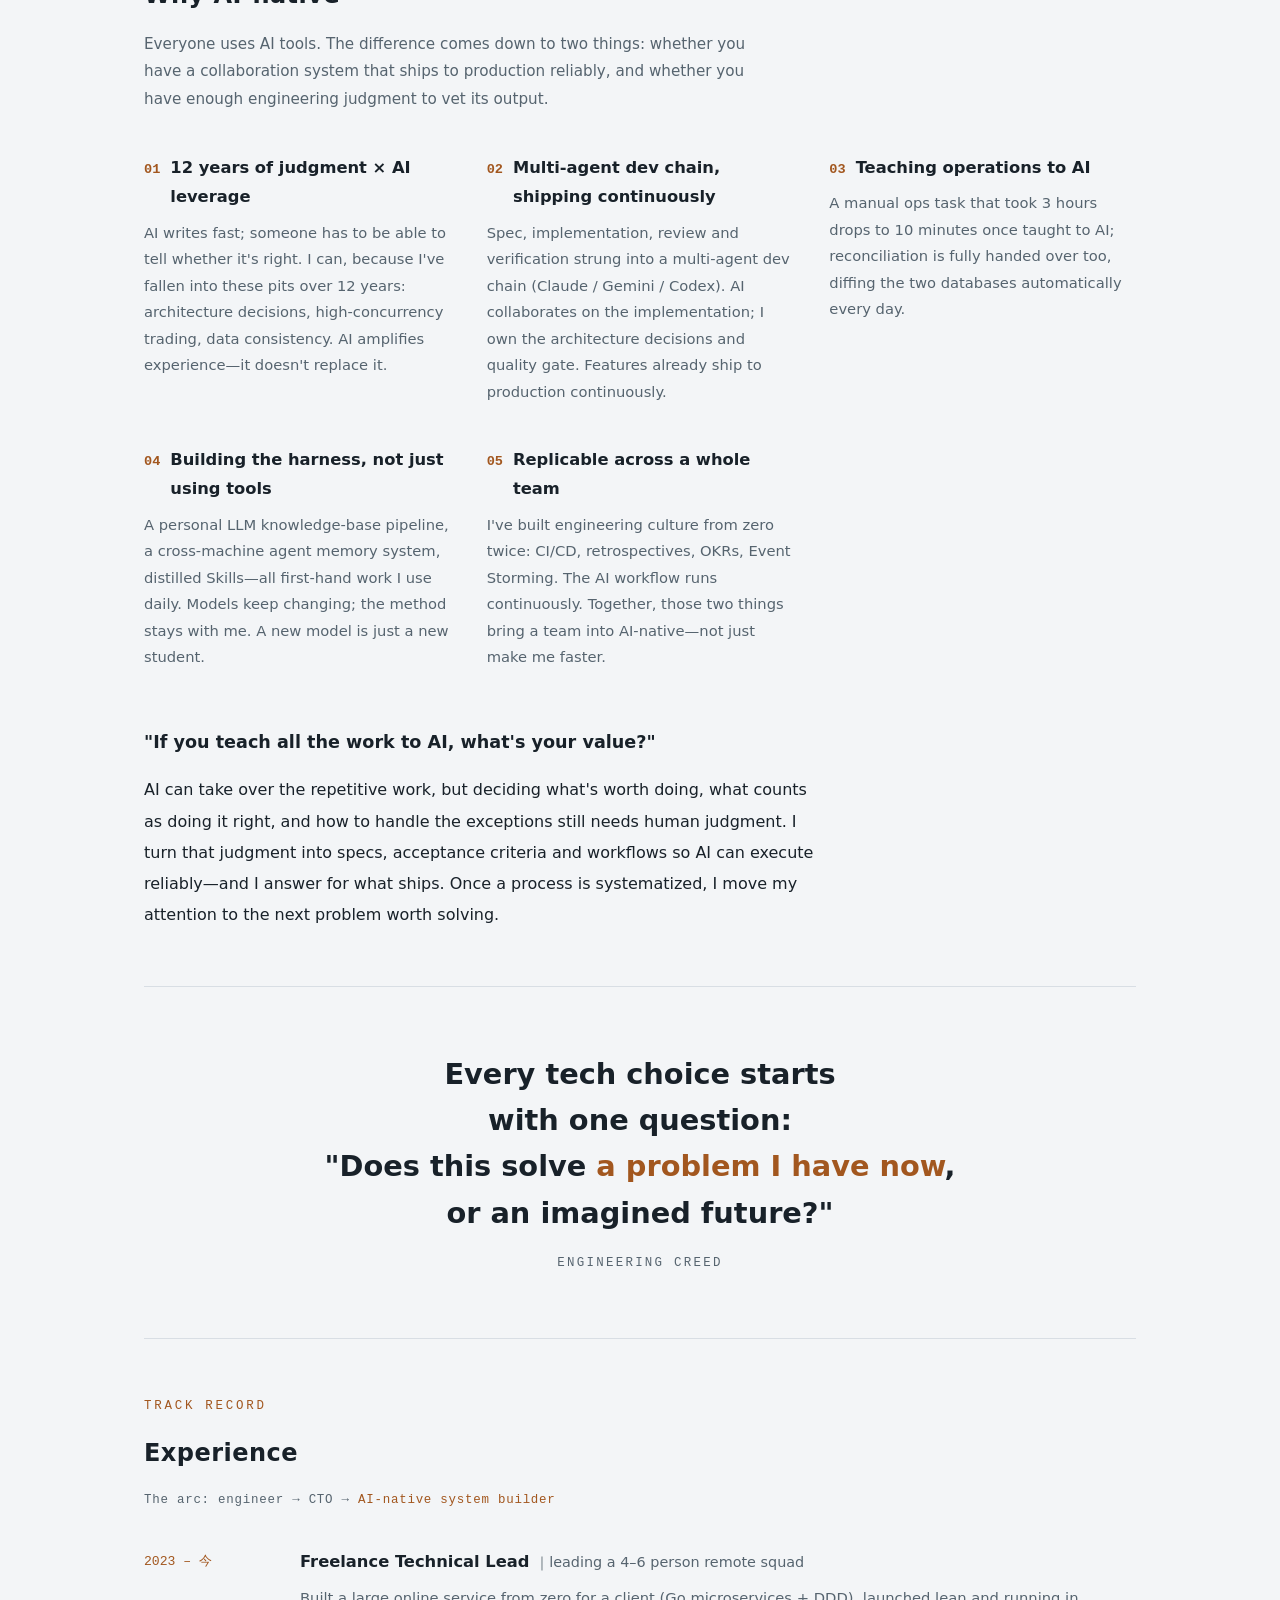
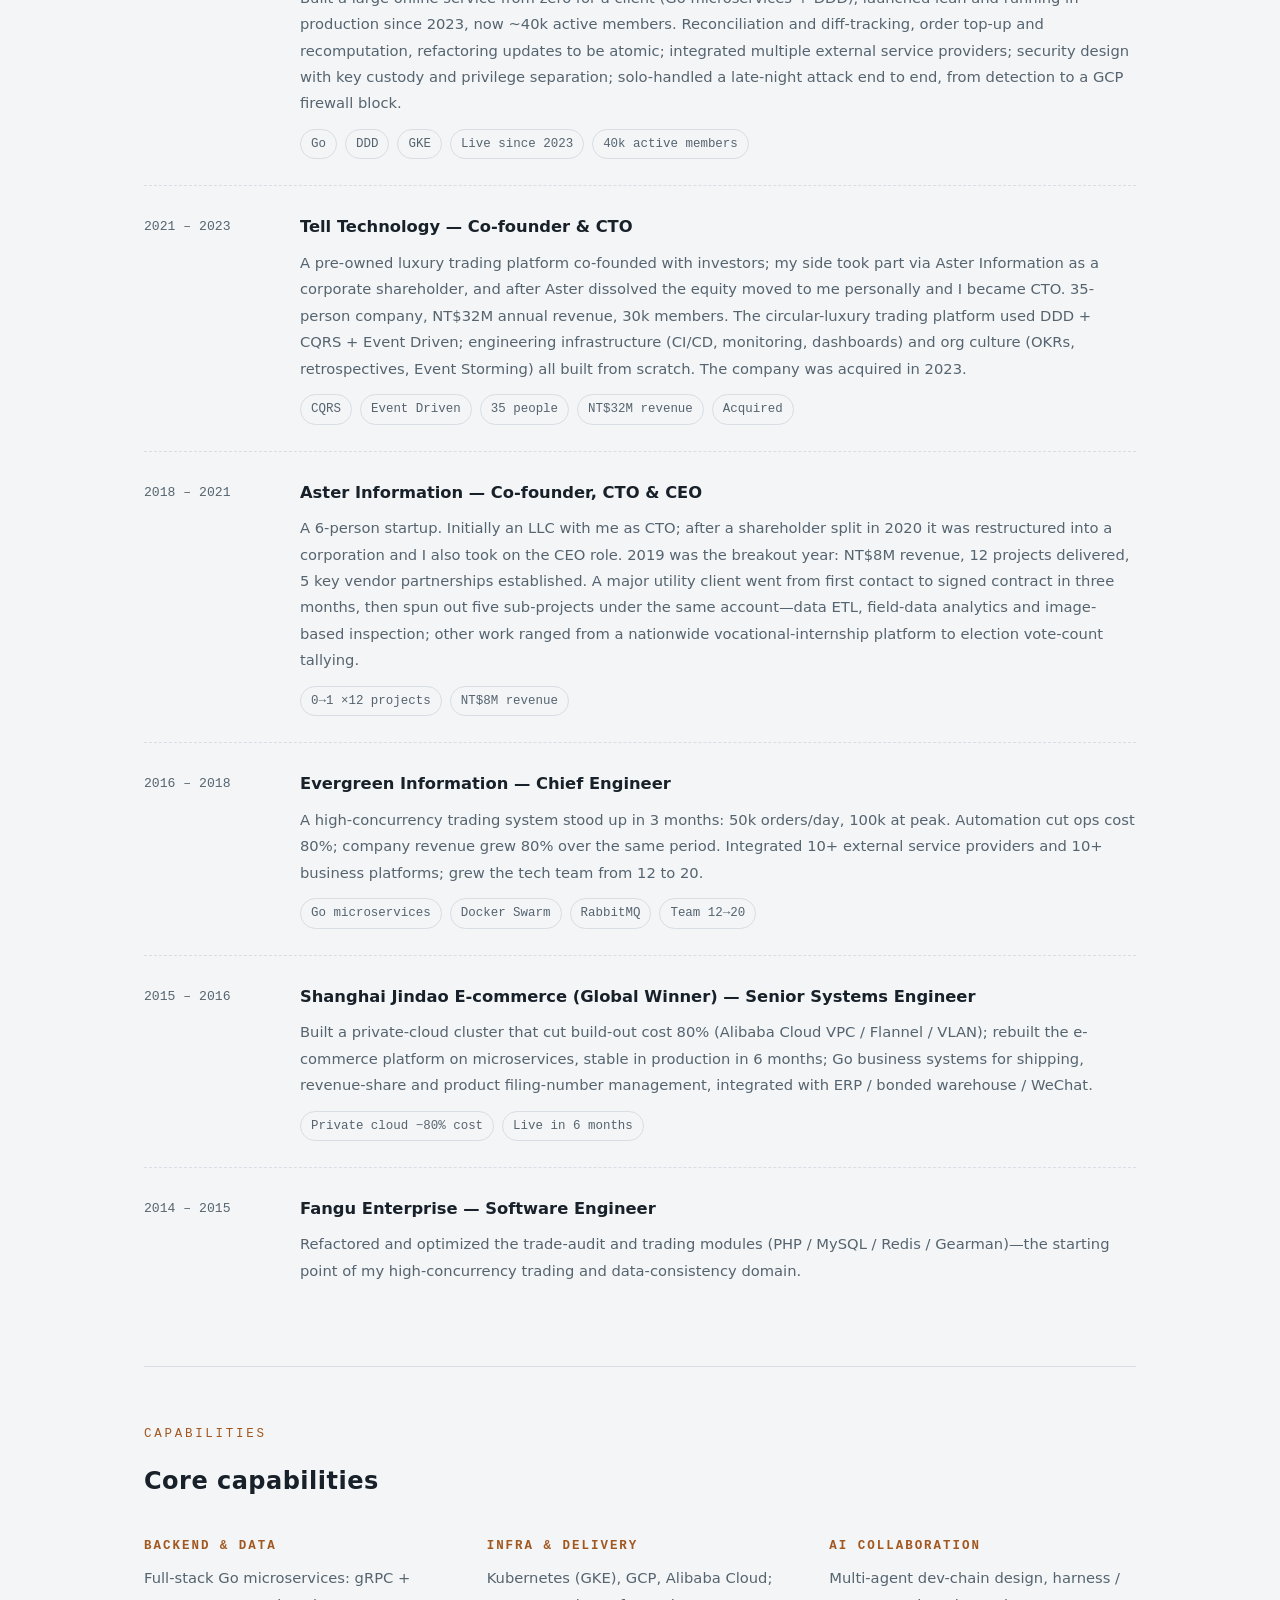
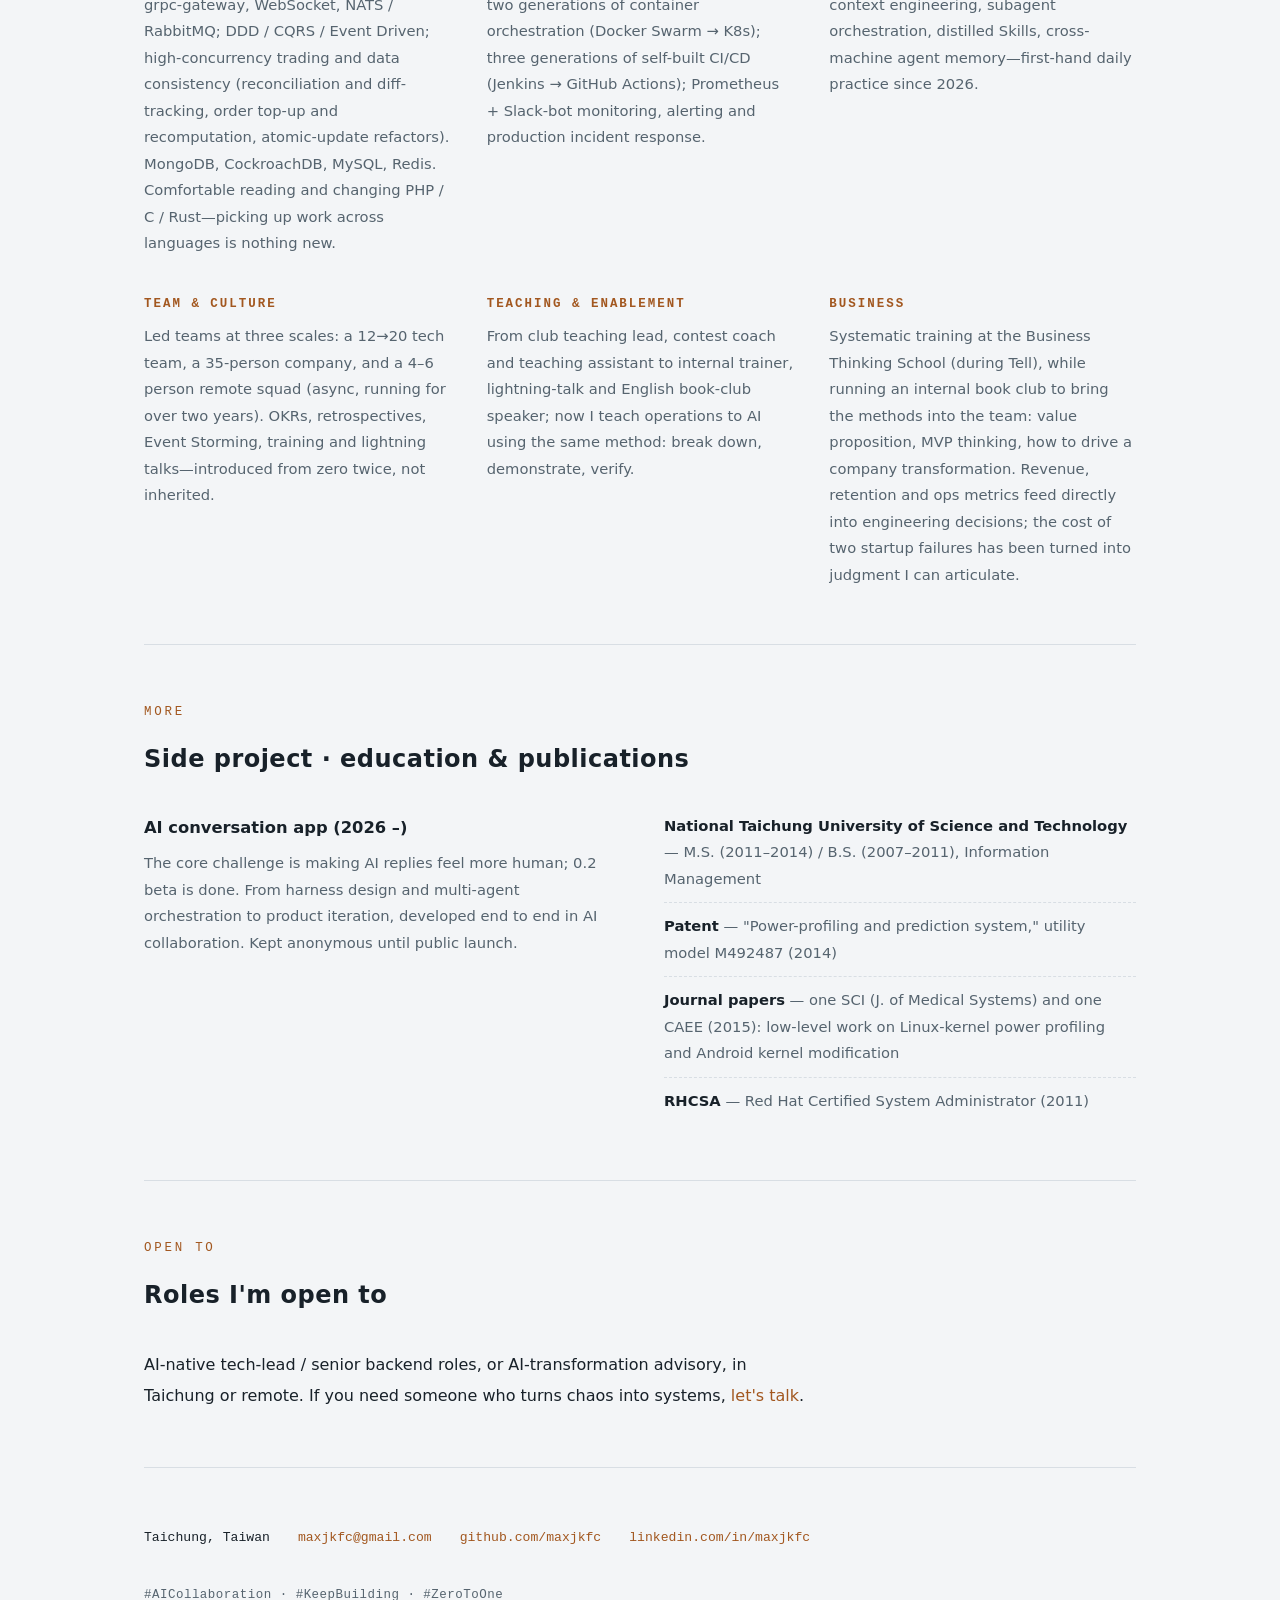
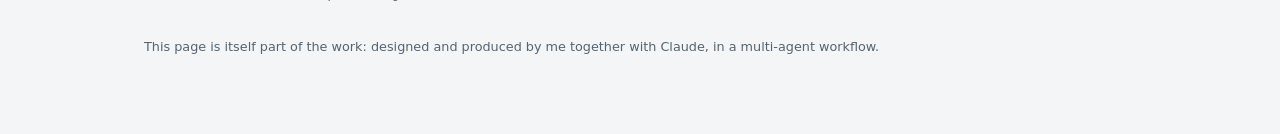
==== commit e0edb424: "site: M. 圖標光學置中修正 M 原本 x14.5/y17 偏左偏低，整顆看起來歪斜； 改 x16/y16.5 置中，accent 點維持右下角。標誌與 favicon 同步。  Co-Auth" ====
--- a/resume/index.html
+++ b/resume/index.html
@@ -25,7 +25,7 @@
 <meta name="twitter:title" content="江豈鋒 Max Chiang — AI-native System Builder">
 <meta name="twitter:description" content="12 yrs backend &amp; infra, twice an equity-holding startup CTO; building products, tech and teams into systems that last — extended into multi-agent AI workflows since 2026.｜12 年後端與基礎設施、兩次新創持股 CTO，2026 年起延伸到 AI 協作與 multi-agent 工作流。">
 <link rel="canonical" href="https://maxjkfc.github.io/resume/">
-<link rel="icon" href="data:image/svg+xml,<svg xmlns='http://www.w3.org/2000/svg' viewBox='0 0 32 32'><style>rect{stroke:%23D8DEE4}text{fill:%23182129}@media(prefers-color-scheme:dark){rect{stroke:%2329323B}text{fill:%23E6EBEF}circle{fill:%23D6905A}}</style><rect x='1.5' y='1.5' width='29' height='29' rx='7.5' fill='none' stroke-width='1.5'/><text x='14.5' y='17' text-anchor='middle' dominant-baseline='central' font-family='ui-monospace,Menlo,monospace' font-size='17' font-weight='700'>M</text><circle cx='24.5' cy='23.5' r='2.4' fill='%23A2571F'/></svg>">
+<link rel="icon" href="data:image/svg+xml,<svg xmlns='http://www.w3.org/2000/svg' viewBox='0 0 32 32'><style>rect{stroke:%23D8DEE4}text{fill:%23182129}@media(prefers-color-scheme:dark){rect{stroke:%2329323B}text{fill:%23E6EBEF}circle{fill:%23D6905A}}</style><rect x='1.5' y='1.5' width='29' height='29' rx='7.5' fill='none' stroke-width='1.5'/><text x='16' y='16.5' text-anchor='middle' dominant-baseline='central' font-family='ui-monospace,Menlo,monospace' font-size='17' font-weight='700'>M</text><circle cx='24.5' cy='23.5' r='2.4' fill='%23A2571F'/></svg>">
 <script src="/theme.js"></script>
 <script src="/lang.js"></script>
 </head>
@@ -422,7 +422,7 @@
 
 <div class="wrap">
   <header class="top">
-    <a class="brand" href="/" aria-label="回首頁" data-en-label="Back to home"><svg aria-hidden="true" viewBox="0 0 32 32" width="28" height="28"><rect x="1.5" y="1.5" width="29" height="29" rx="7.5" fill="none" stroke="var(--line)" stroke-width="1.5"/><text x="14.5" y="17" text-anchor="middle" dominant-baseline="central" font-family="ui-monospace, 'SF Mono', Menlo, monospace" font-size="17" font-weight="700" fill="currentColor">M</text><circle cx="24.5" cy="23.5" r="2.4" fill="var(--accent)"/></svg></a>
+    <a class="brand" href="/" aria-label="回首頁" data-en-label="Back to home"><svg aria-hidden="true" viewBox="0 0 32 32" width="28" height="28"><rect x="1.5" y="1.5" width="29" height="29" rx="7.5" fill="none" stroke="var(--line)" stroke-width="1.5"/><text x="16" y="16.5" text-anchor="middle" dominant-baseline="central" font-family="ui-monospace, 'SF Mono', Menlo, monospace" font-size="17" font-weight="700" fill="currentColor">M</text><circle cx="24.5" cy="23.5" r="2.4" fill="var(--accent)"/></svg></a>
     <nav aria-label="主要連結" data-en-label="Main navigation">
       <a href="https://github.com/maxjkfc">GitHub</a>
       <a href="https://www.linkedin.com/in/maxjkfc/">LinkedIn</a>
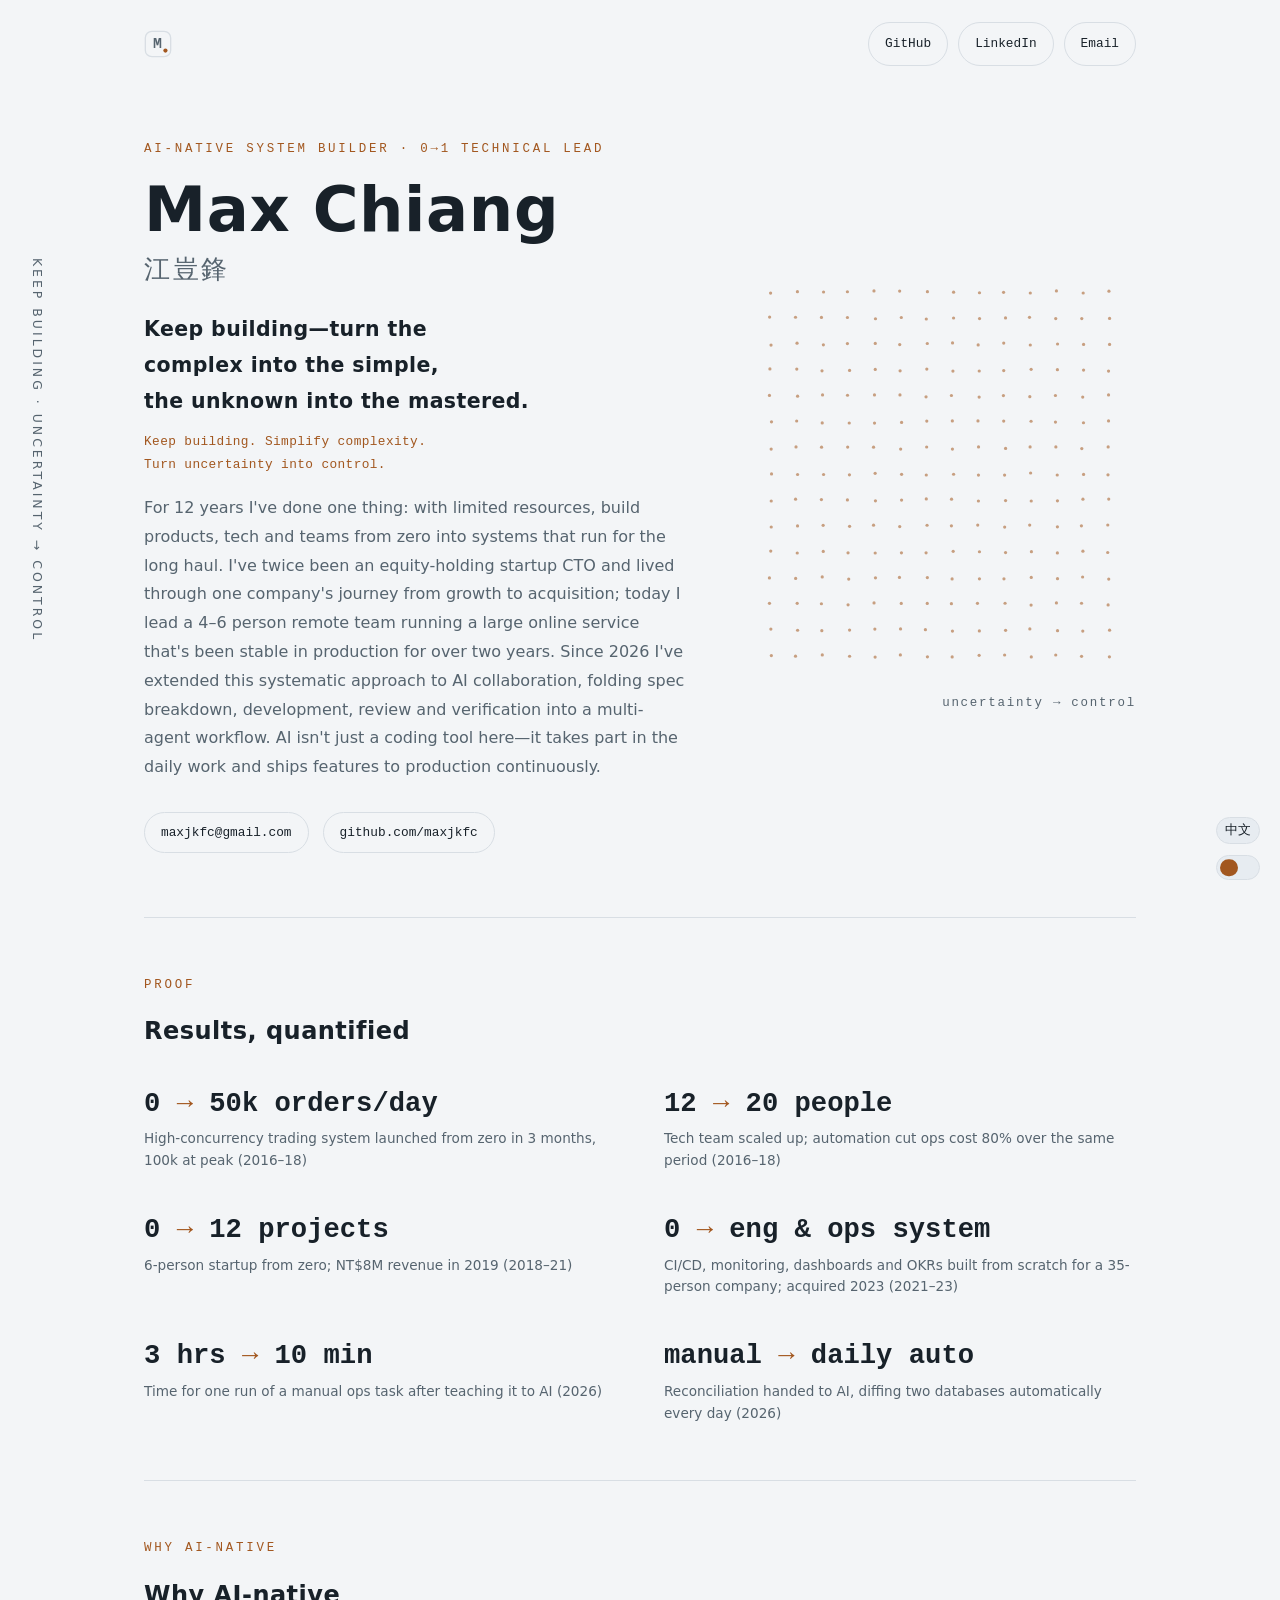
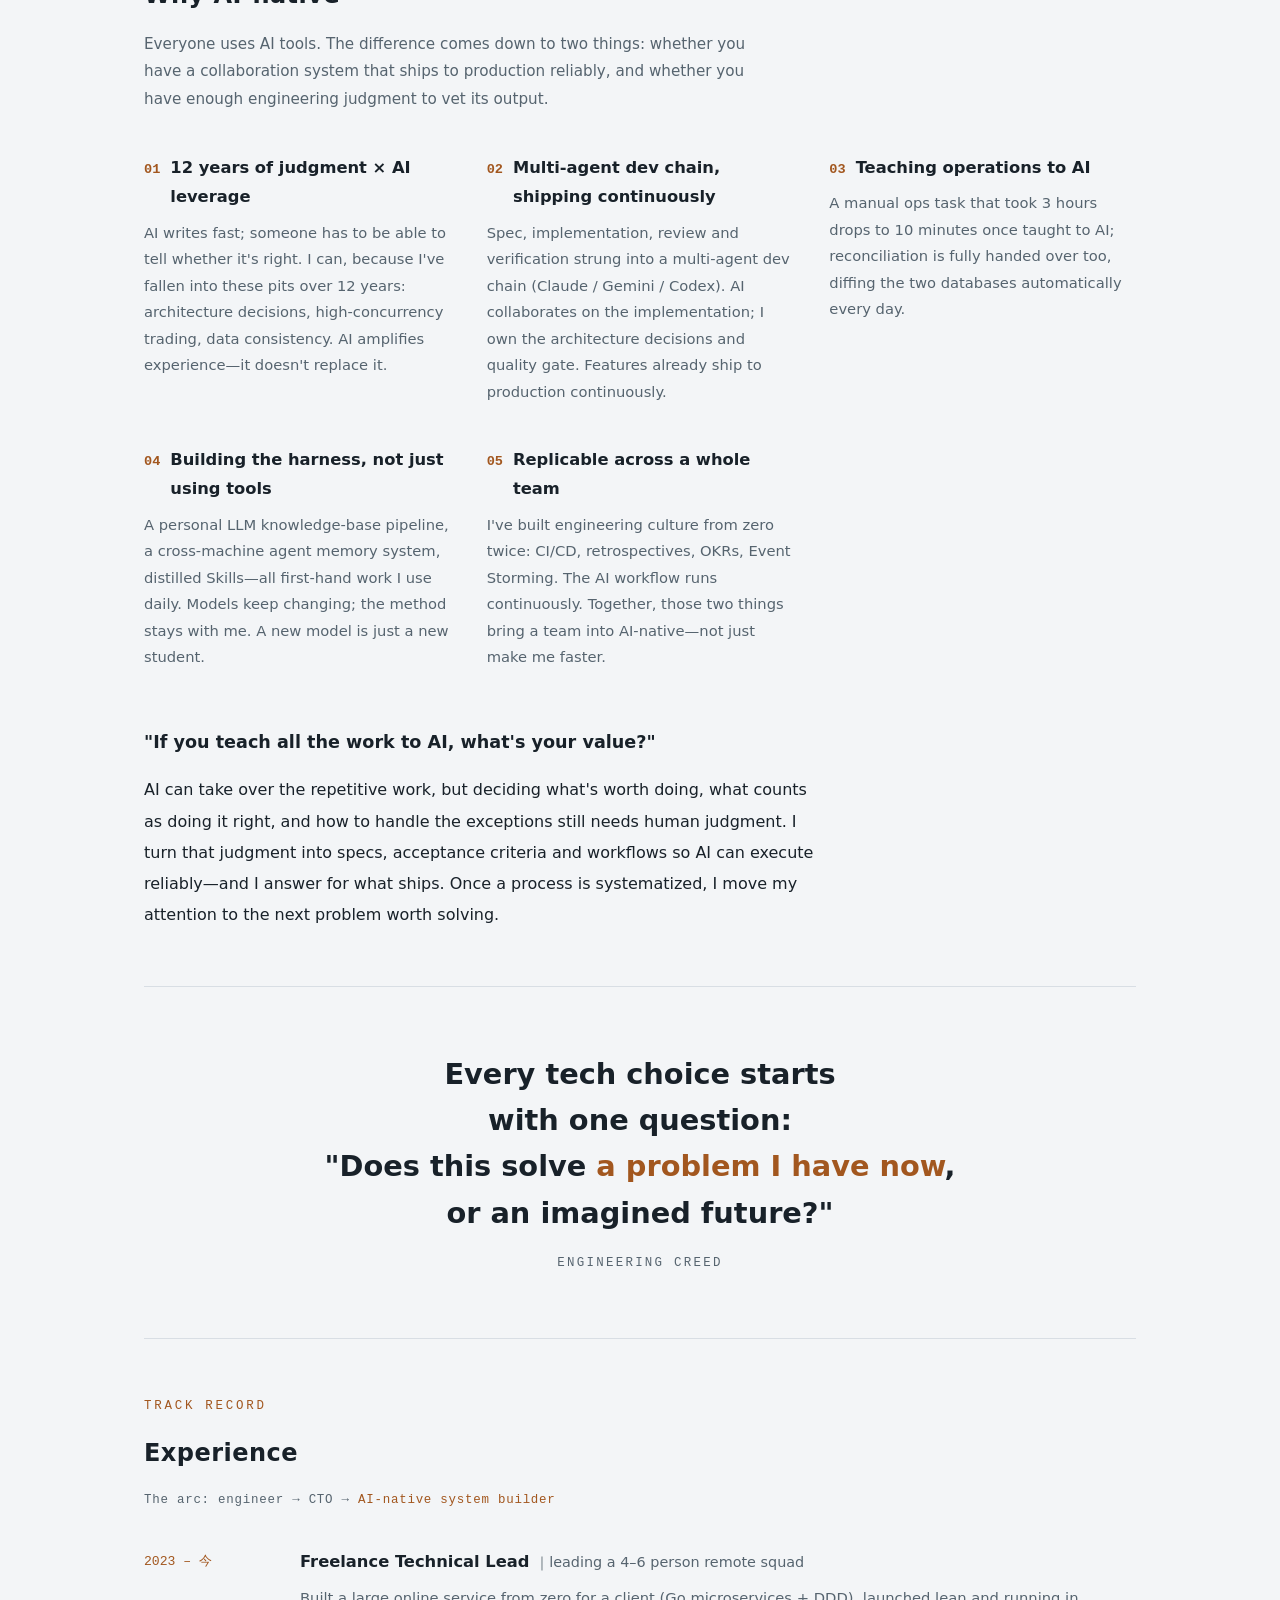
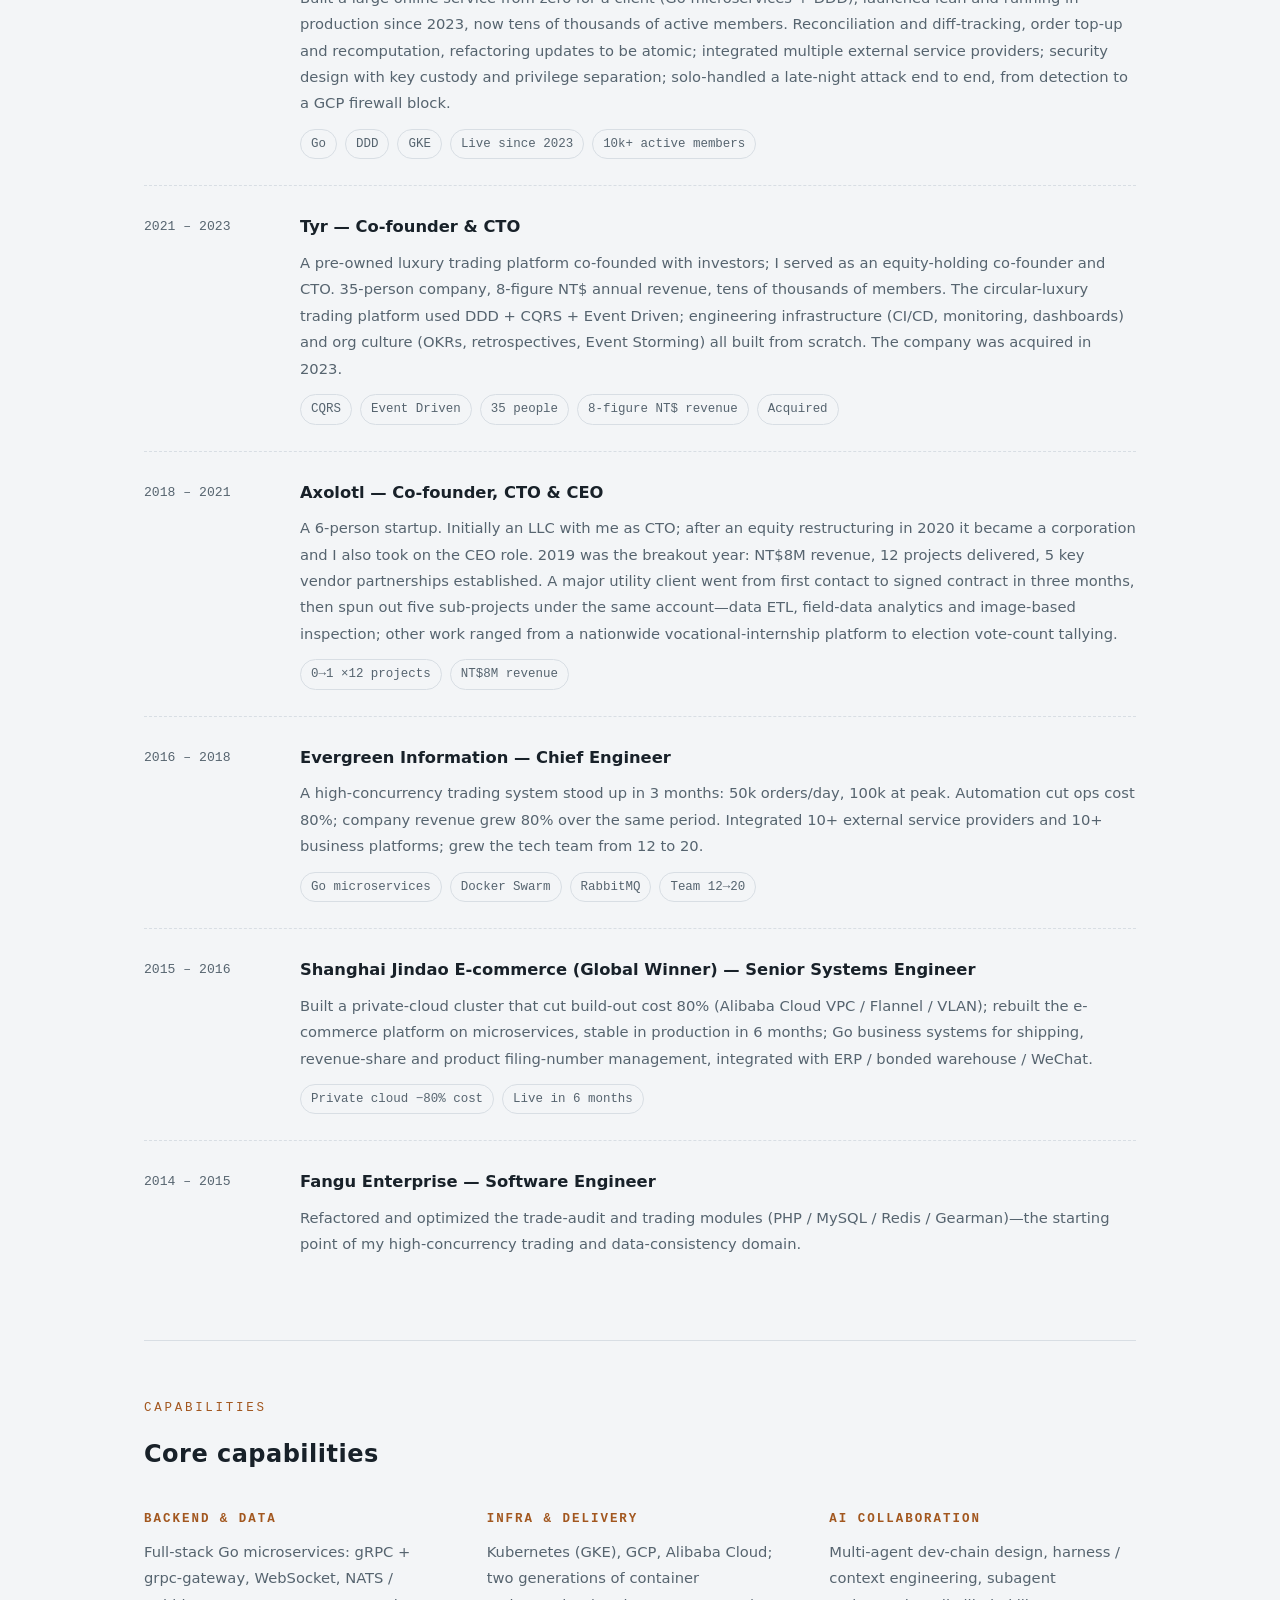
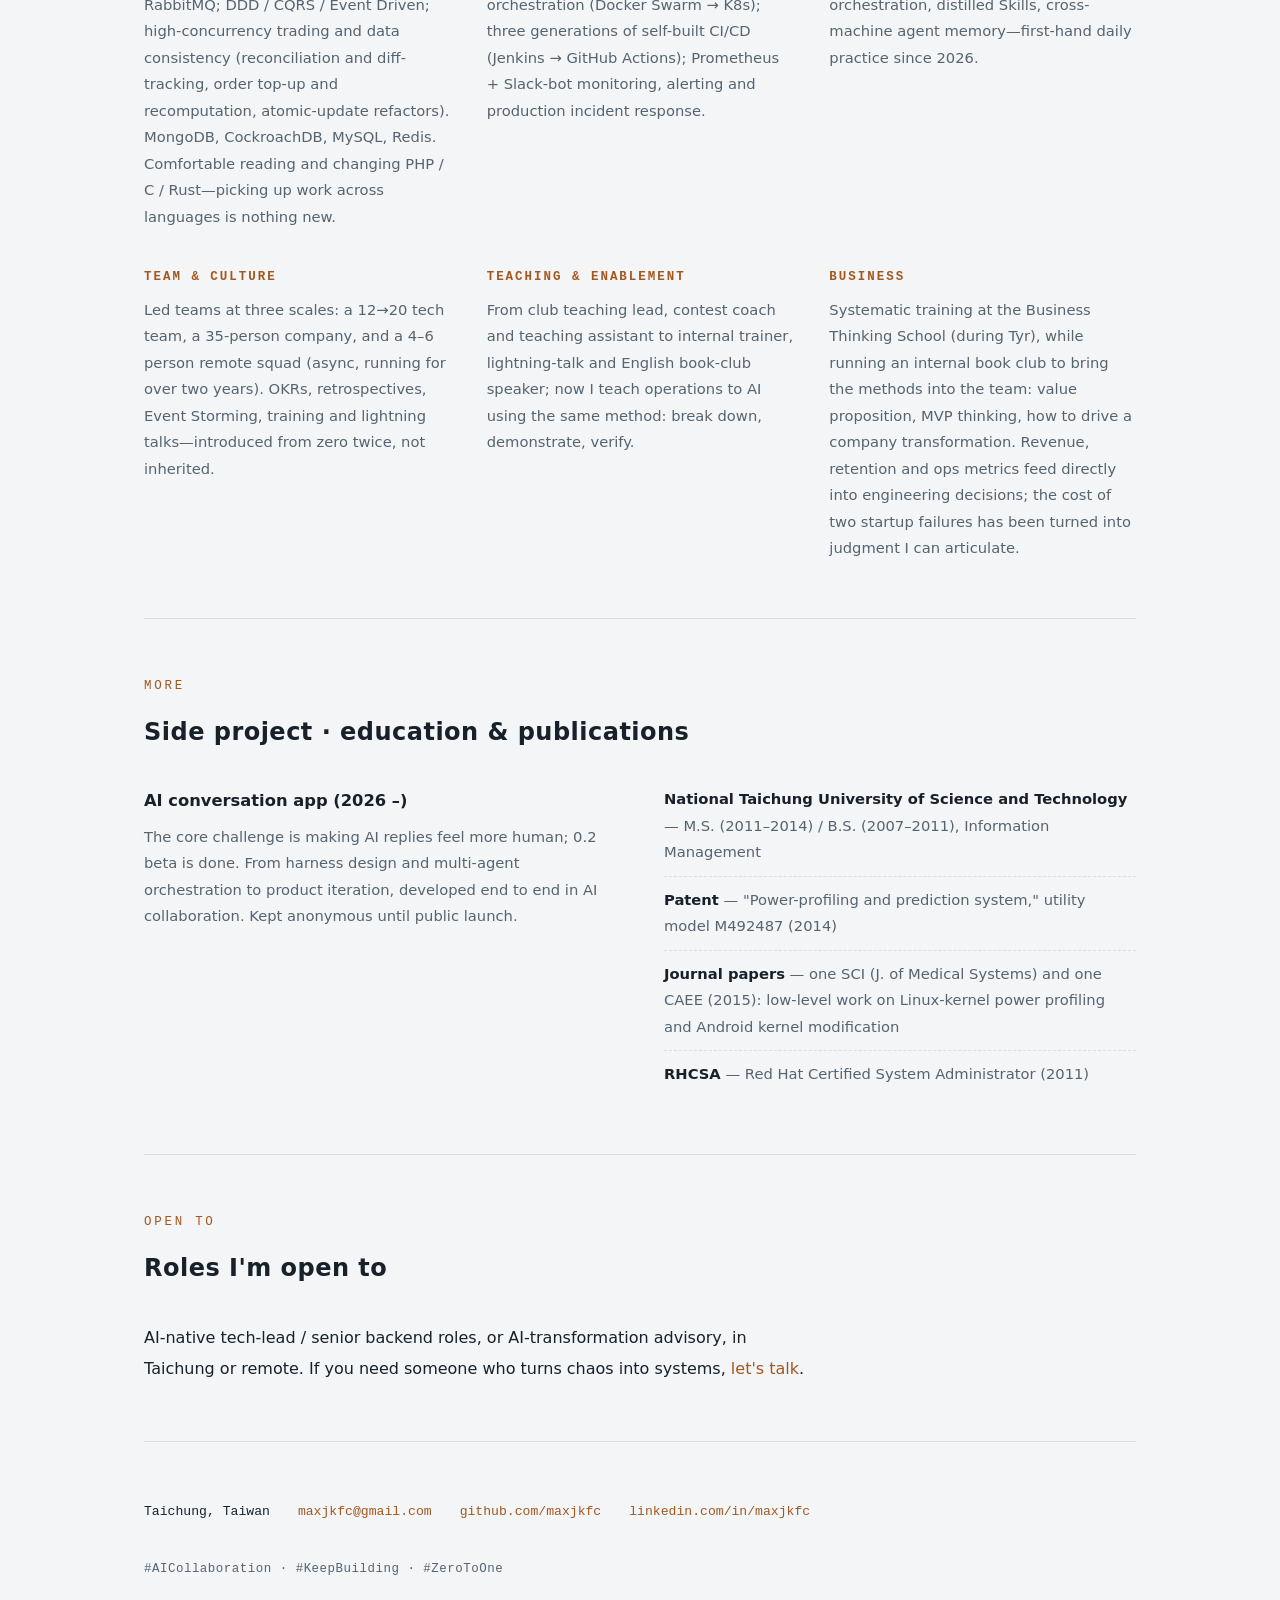
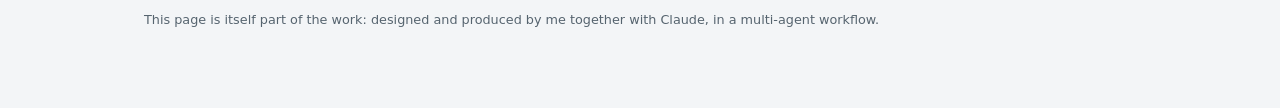
==== commit 15fd7b76: "site: 履歷第三方數字模糊化與公司英文名修正 Co-Authored-By: Claude Fable 5 <noreply@anthropic.com>" ====
--- a/resume/index.html
+++ b/resume/index.html
@@ -584,30 +584,30 @@
         <div>
           <h3 lang="zh">Freelancer 技術負責人 <span>｜帶 4–6 人遠端小隊</span></h3>
           <h3 lang="en">Freelance Technical Lead <span>｜leading a 4–6 person remote squad</span></h3>
-          <p lang="zh">為業主從零打造大型線上服務（Go 微服務＋DDD），低成本啟動、自 2023 年上線營運至今，目前有效會員約 4 萬。對帳追差、補單重算、原子性更新重構；介接多家外部服務提供者；金鑰保管與權限分離的安全設計；深夜攻擊事件一人完成偵測到 GCP 防火牆封鎖。</p>
-          <p lang="en">Built a large online service from zero for a client (Go microservices + DDD), launched lean and running in production since 2023, now ~40k active members. Reconciliation and diff-tracking, order top-up and recomputation, refactoring updates to be atomic; integrated multiple external service providers; security design with key custody and privilege separation; solo-handled a late-night attack end to end, from detection to a GCP firewall block.</p>
-          <div class="chips" lang="zh"><span>Go</span><span>DDD</span><span>GKE</span><span>2023 上線迄今</span><span>有效會員 4 萬</span></div>
-          <div class="chips" lang="en"><span>Go</span><span>DDD</span><span>GKE</span><span>Live since 2023</span><span>40k active members</span></div>
+          <p lang="zh">為業主從零打造大型線上服務（Go 微服務＋DDD），低成本啟動、自 2023 年上線營運至今，目前有效會員數萬。對帳追差、補單重算、原子性更新重構；介接多家外部服務提供者；金鑰保管與權限分離的安全設計；深夜攻擊事件一人完成偵測到 GCP 防火牆封鎖。</p>
+          <p lang="en">Built a large online service from zero for a client (Go microservices + DDD), launched lean and running in production since 2023, now tens of thousands of active members. Reconciliation and diff-tracking, order top-up and recomputation, refactoring updates to be atomic; integrated multiple external service providers; security design with key custody and privilege separation; solo-handled a late-night attack end to end, from detection to a GCP firewall block.</p>
+          <div class="chips" lang="zh"><span>Go</span><span>DDD</span><span>GKE</span><span>2023 上線迄今</span><span>有效會員數萬</span></div>
+          <div class="chips" lang="en"><span>Go</span><span>DDD</span><span>GKE</span><span>Live since 2023</span><span>10k+ active members</span></div>
         </div>
       </li>
       <li>
         <div class="when">2021 – 2023</div>
         <div>
           <h3 lang="zh">泰爾科技 共同創辦人兼技術長</h3>
-          <h3 lang="en">Tell Technology — Co-founder &amp; CTO</h3>
-          <p lang="zh">與投資方共同成立的二手精品交易平台，我方以阿斯特資訊為法人股東參與發起，阿斯特解散後持股轉為個人持有、我出任技術長。35 人公司、年營收 3,200 萬、會員 3 萬。循環精品交易平台採 DDD＋CQRS＋Event Driven；工程基建（CI/CD、監控、數據儀表板）與組織文化（OKR、回顧會議、Event Storming）皆從零建立。2023 年公司售出。</p>
-          <p lang="en">A pre-owned luxury trading platform co-founded with investors; my side took part via Aster Information as a corporate shareholder, and after Aster dissolved the equity moved to me personally and I became CTO. 35-person company, NT$32M annual revenue, 30k members. The circular-luxury trading platform used DDD + CQRS + Event Driven; engineering infrastructure (CI/CD, monitoring, dashboards) and org culture (OKRs, retrospectives, Event Storming) all built from scratch. The company was acquired in 2023.</p>
-          <div class="chips" lang="zh"><span>CQRS</span><span>Event Driven</span><span>35 人</span><span>年營收 3,200 萬</span><span>公司售出</span></div>
-          <div class="chips" lang="en"><span>CQRS</span><span>Event Driven</span><span>35 people</span><span>NT$32M revenue</span><span>Acquired</span></div>
+          <h3 lang="en">Tyr — Co-founder &amp; CTO</h3>
+          <p lang="zh">與投資方共同成立的二手精品交易平台，我以持股共同創辦人身分出任技術長。35 人公司、千萬級年營收、會員數萬。循環精品交易平台採 DDD＋CQRS＋Event Driven；工程基建（CI/CD、監控、數據儀表板）與組織文化（OKR、回顧會議、Event Storming）皆從零建立。2023 年公司售出。</p>
+          <p lang="en">A pre-owned luxury trading platform co-founded with investors; I served as an equity-holding co-founder and CTO. 35-person company, 8-figure NT$ annual revenue, tens of thousands of members. The circular-luxury trading platform used DDD + CQRS + Event Driven; engineering infrastructure (CI/CD, monitoring, dashboards) and org culture (OKRs, retrospectives, Event Storming) all built from scratch. The company was acquired in 2023.</p>
+          <div class="chips" lang="zh"><span>CQRS</span><span>Event Driven</span><span>35 人</span><span>千萬級年營收</span><span>公司售出</span></div>
+          <div class="chips" lang="en"><span>CQRS</span><span>Event Driven</span><span>35 people</span><span>8-figure NT$ revenue</span><span>Acquired</span></div>
         </div>
       </li>
       <li>
         <div class="when">2018 – 2021</div>
         <div>
           <h3 lang="zh">阿斯特資訊 共同創辦人兼技術長暨執行長</h3>
-          <h3 lang="en">Aster Information — Co-founder, CTO &amp; CEO</h3>
-          <p lang="zh">6 人新創。初期為有限公司、我任技術長；2020 年股東拆夥後重組為股份有限公司，改由我兼任執行長。2019 年為業務爆發期，營收 800 萬、交付 12 項專案、建立 5 個重要合作廠商關係。大型公用事業客戶三個月從接洽到正式立約，同一客戶內展開五個子案，涵蓋資料 ETL、場域數據分析與影像巡檢；其他案型從全國高中職實習計畫平台到選舉開票統計。</p>
-          <p lang="en">A 6-person startup. Initially an LLC with me as CTO; after a shareholder split in 2020 it was restructured into a corporation and I also took on the CEO role. 2019 was the breakout year: NT$8M revenue, 12 projects delivered, 5 key vendor partnerships established. A major utility client went from first contact to signed contract in three months, then spun out five sub-projects under the same account—data ETL, field-data analytics and image-based inspection; other work ranged from a nationwide vocational-internship platform to election vote-count tallying.</p>
+          <h3 lang="en">Axolotl — Co-founder, CTO &amp; CEO</h3>
+          <p lang="zh">6 人新創。初期為有限公司、我任技術長；2020 年股權重組為股份有限公司後，改由我兼任執行長。2019 年為業務爆發期，營收 800 萬、交付 12 項專案、建立 5 個重要合作廠商關係。大型公用事業客戶三個月從接洽到正式立約，同一客戶內展開五個子案，涵蓋資料 ETL、場域數據分析與影像巡檢；其他案型從全國高中職實習計畫平台到選舉開票統計。</p>
+          <p lang="en">A 6-person startup. Initially an LLC with me as CTO; after an equity restructuring in 2020 it became a corporation and I also took on the CEO role. 2019 was the breakout year: NT$8M revenue, 12 projects delivered, 5 key vendor partnerships established. A major utility client went from first contact to signed contract in three months, then spun out five sub-projects under the same account—data ETL, field-data analytics and image-based inspection; other work ranged from a nationwide vocational-internship platform to election vote-count tallying.</p>
           <div class="chips" lang="zh"><span>0→1 ×12 專案</span><span>營收 800 萬</span></div>
           <div class="chips" lang="en"><span>0→1 ×12 projects</span><span>NT$8M revenue</span></div>
         </div>
@@ -679,7 +679,7 @@
       <div>
         <h3>BUSINESS</h3>
         <p lang="zh">商業思維學院系統訓練（泰爾任內），同時在公司內帶讀書會把方法帶進團隊：價值主張、MVP 思維、公司轉型的推動方式。營收、留存與營運指標直接作為工程決策輸入；兩次創業的失敗代價已轉化為可言說的判斷準則。</p>
-        <p lang="en">Systematic training at the Business Thinking School (during Tell), while running an internal book club to bring the methods into the team: value proposition, MVP thinking, how to drive a company transformation. Revenue, retention and ops metrics feed directly into engineering decisions; the cost of two startup failures has been turned into judgment I can articulate.</p>
+        <p lang="en">Systematic training at the Business Thinking School (during Tyr), while running an internal book club to bring the methods into the team: value proposition, MVP thinking, how to drive a company transformation. Revenue, retention and ops metrics feed directly into engineering decisions; the cost of two startup failures has been turned into judgment I can articulate.</p>
       </div>
     </div>
   </section>
